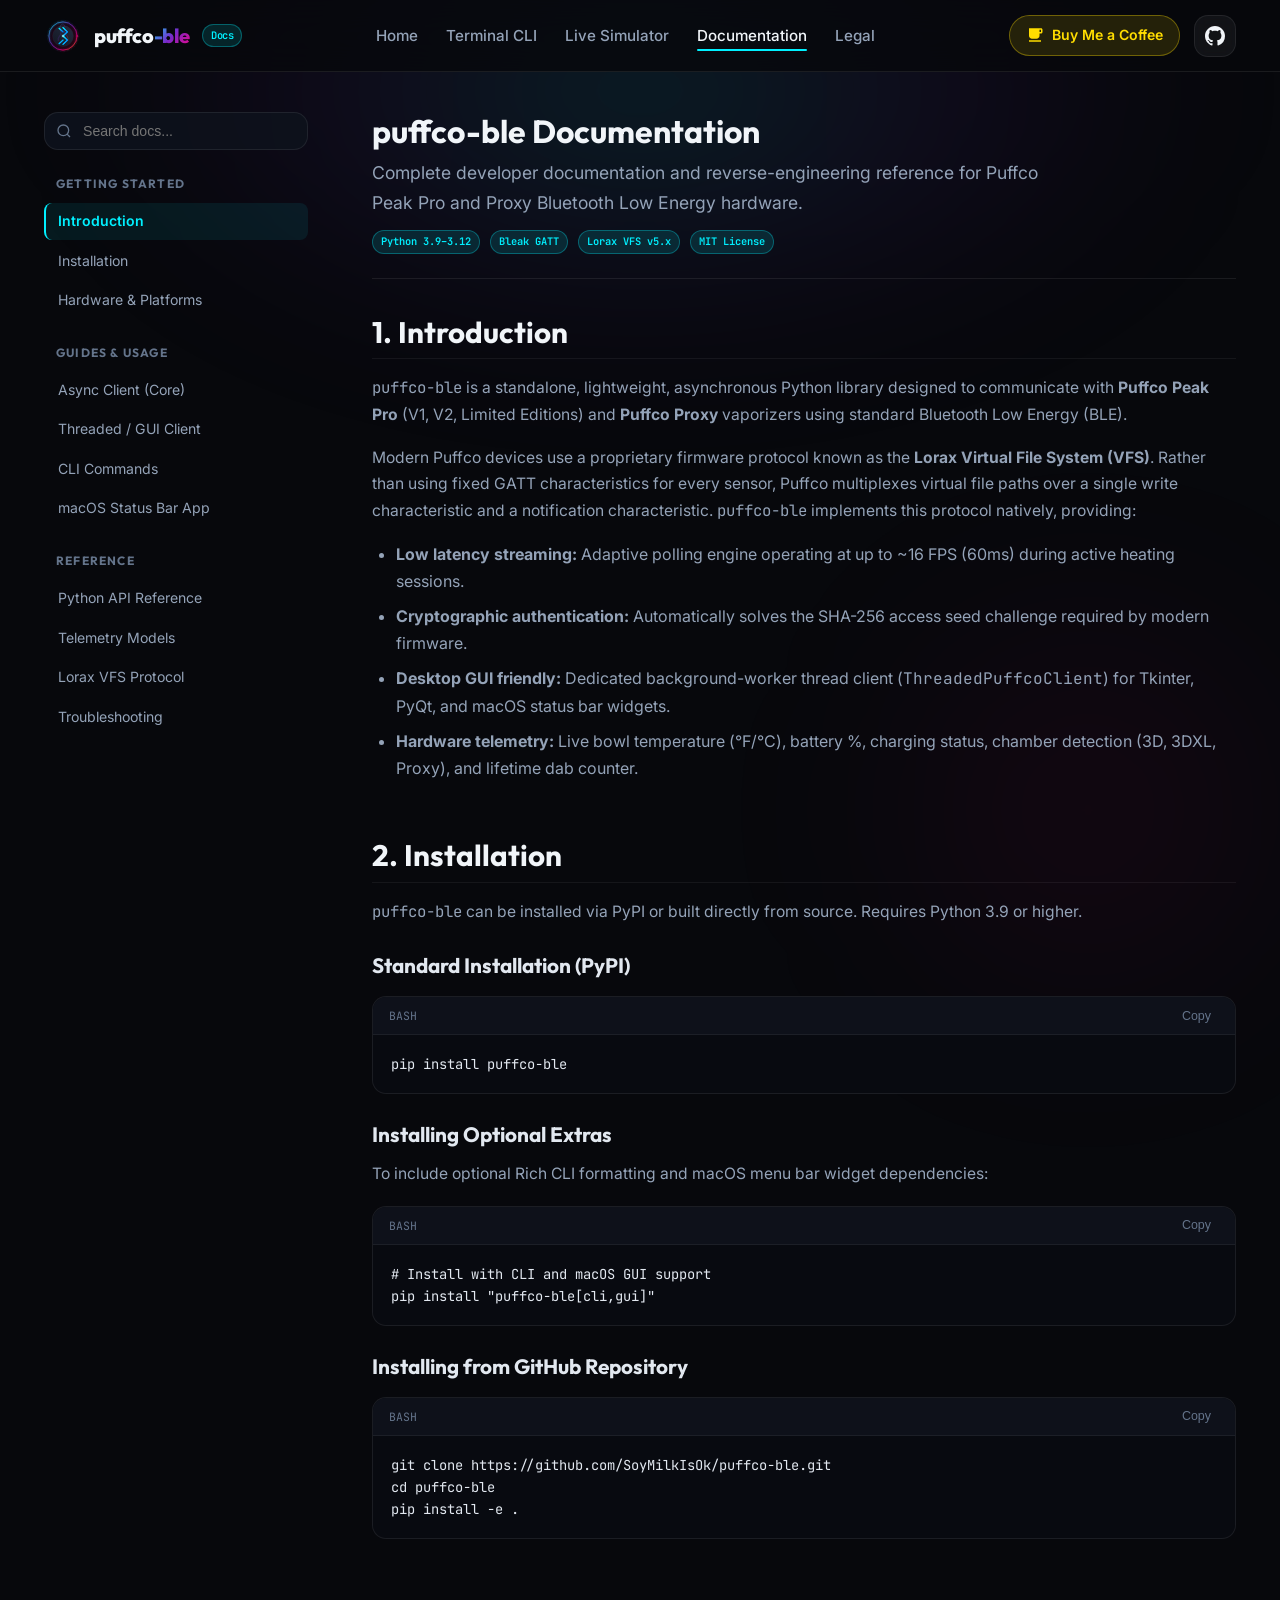
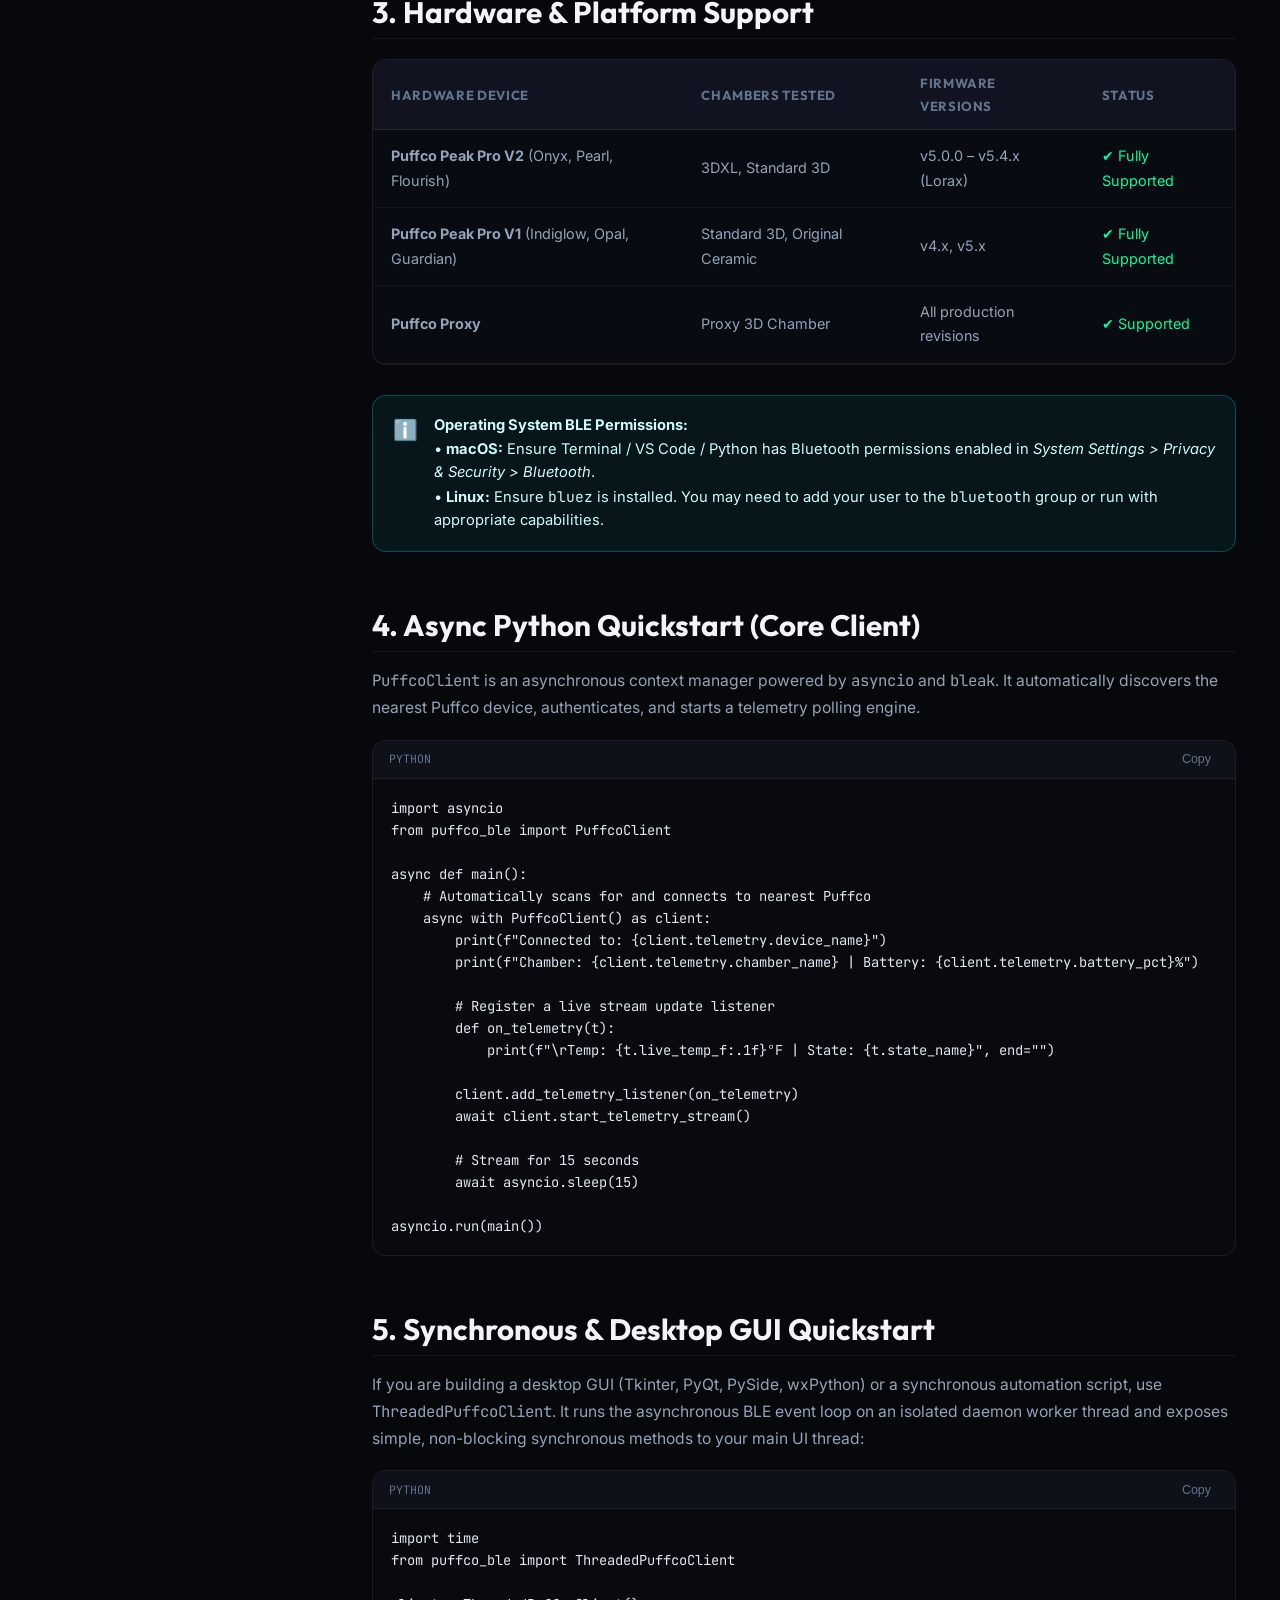
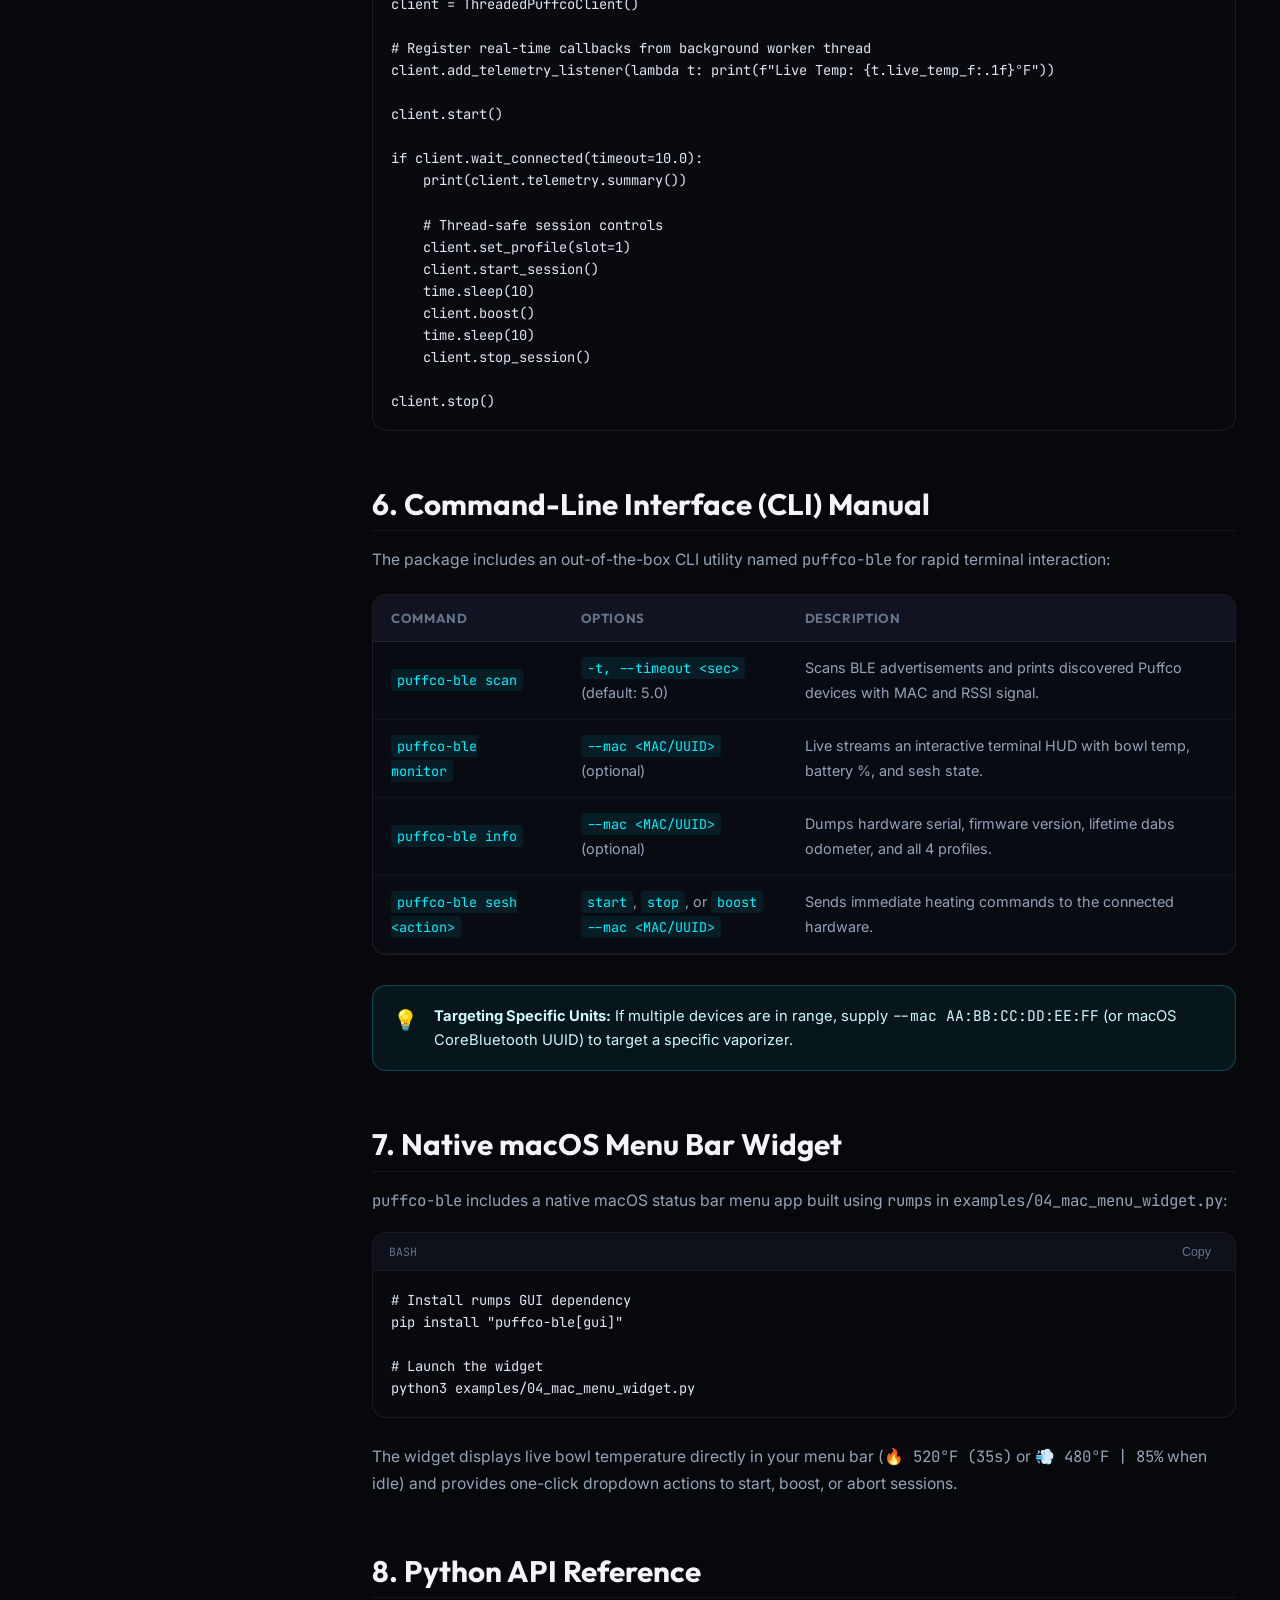
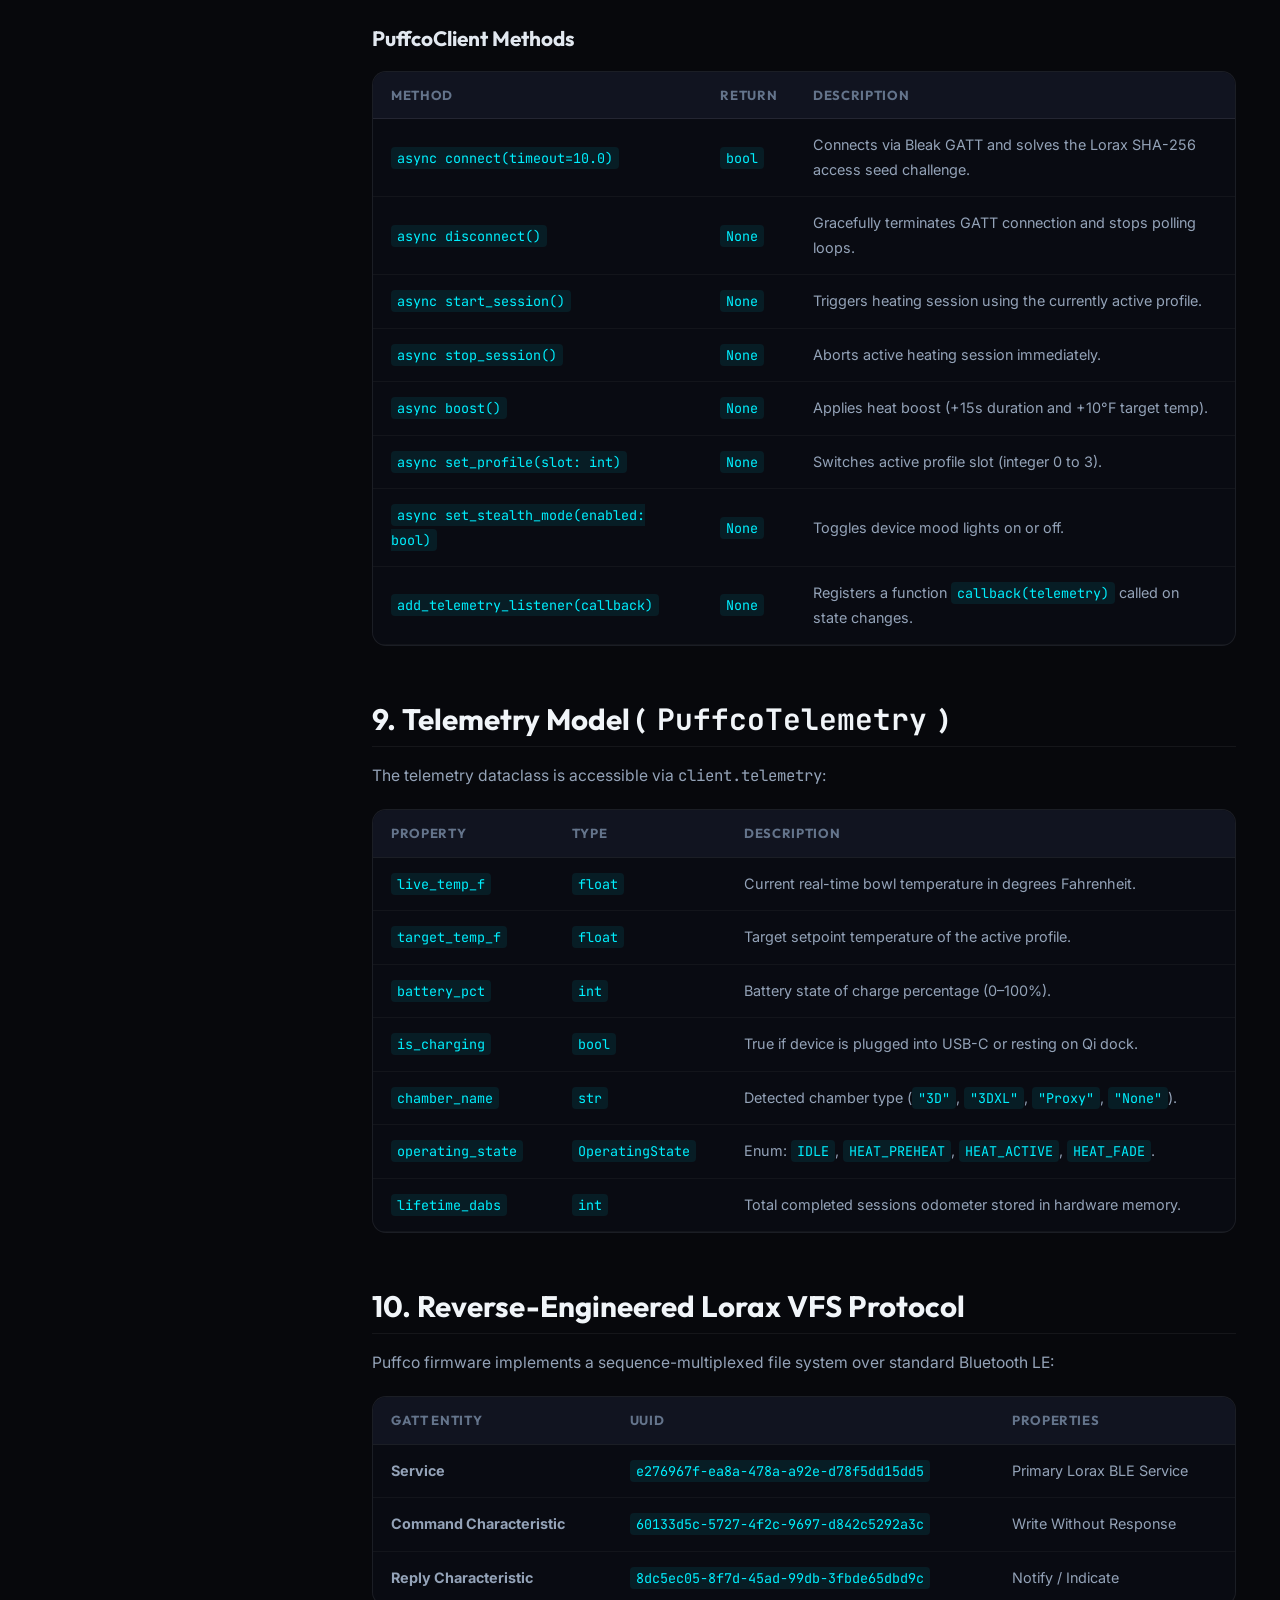
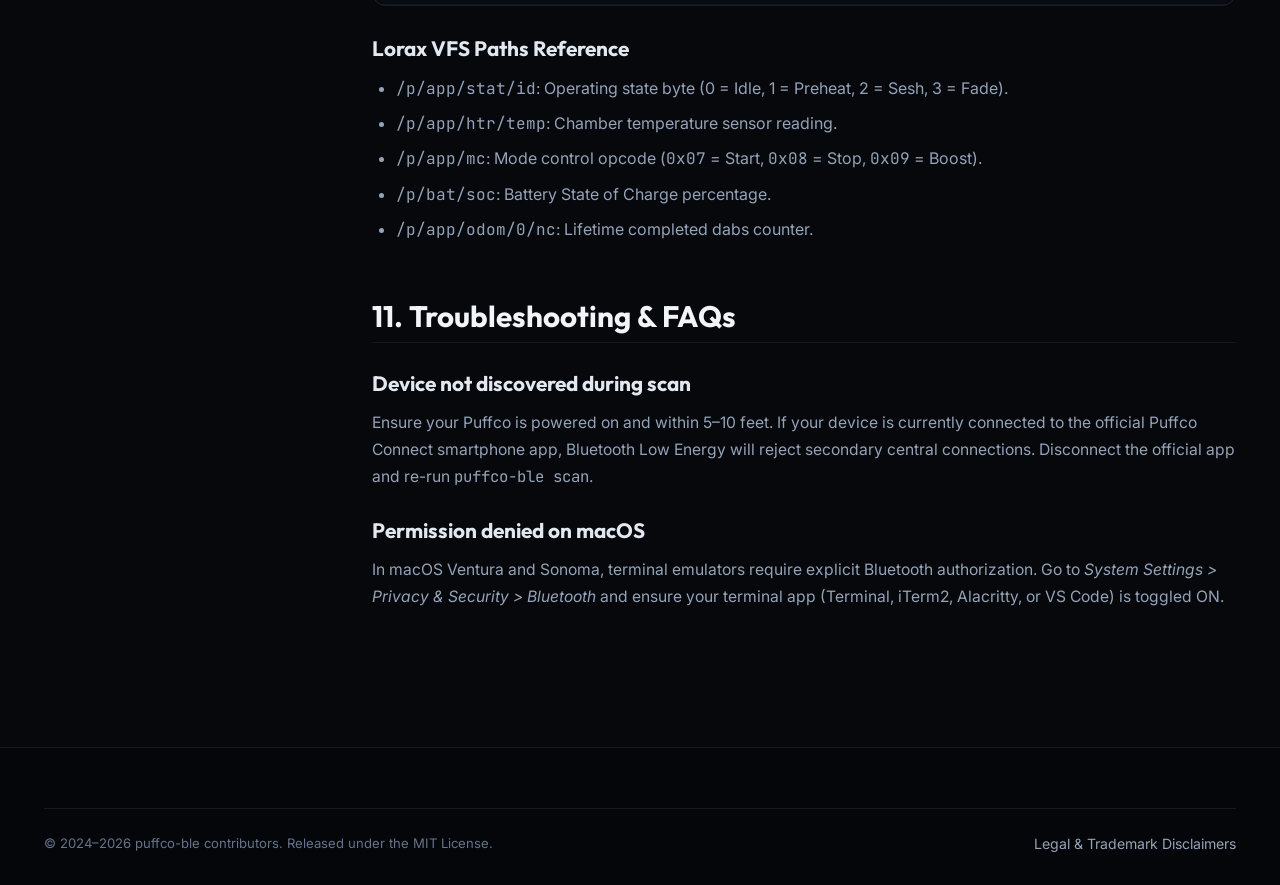
==== site/docs.html @ 05cf6557 "feat: add self-contained static site and documentation for Netlify deployment" ====
<!DOCTYPE html>
<html lang="en">
<head>
  <meta charset="UTF-8">
  <meta name="viewport" content="width=device-width, initial-scale=1.0">
  <title>Documentation | puffco-ble Python BLE & Telemetry Engine</title>
  <meta name="description" content="Comprehensive guides, API reference, CLI manuals, and reverse-engineered Lorax VFS protocol specifications for puffco-ble.">

  <!-- Favicon -->
  <link rel="icon" type="image/svg+xml" href="assets/img/favicon.svg">

  <!-- Stylesheets -->
  <link rel="stylesheet" href="assets/css/main.css">
  <link rel="stylesheet" href="assets/css/docs.css">
</head>
<body>

  <!-- ========================================================================
       SITE HEADER
       ======================================================================== -->
  <header class="site-header">
    <div class="container nav-wrap">
      <a href="index.html" class="brand-logo" id="nav-brand">
        <img src="assets/img/logo.svg" alt="puffco-ble logo" width="38" height="38">
        <span>puffco<span class="gradient-text">-ble</span></span>
        <span class="brand-badge">Docs</span>
      </a>

      <ul class="nav-links" id="main-nav-links">
        <li><a href="index.html" class="nav-link">Home</a></li>
        <li><a href="index.html#terminal-demo" class="nav-link">Terminal CLI</a></li>
        <li><a href="index.html#simulator-demo" class="nav-link">Live Simulator</a></li>
        <li><a href="docs.html" class="nav-link active">Documentation</a></li>
        <li><a href="legal.html" class="nav-link">Legal</a></li>
      </ul>

      <div class="nav-actions">
        <a href="https://buymeacoffee.com/soymilk" target="_blank" rel="noopener noreferrer" class="btn-coffee">
          <svg width="18" height="18" viewBox="0 0 24 24" fill="currentColor">
            <path d="M20 3H4v10c0 2.21 1.79 4 4 4h6c2.21 0 4-1.79 4-4v-3h2c1.1 0 2-.9 2-2V5c0-1.1-.9-2-2-2zm0 5h-2V5h2v3zM4 19h16v2H4z"/>
          </svg>
          <span>Buy Me a Coffee</span>
        </a>

        <a href="https://github.com/SoyMilkIsOk/puffco-ble" target="_blank" rel="noopener noreferrer" class="btn btn-secondary btn-icon" title="View on GitHub">
          <svg width="20" height="20" viewBox="0 0 24 24" fill="currentColor">
            <path d="M12 0C5.37 0 0 5.37 0 12c0 5.31 3.435 9.795 8.205 11.385.6.105.825-.255.825-.57 0-.285-.015-1.23-.015-2.235-3.015.555-3.795-.735-4.035-1.41-.135-.345-.72-1.41-1.23-1.695-.42-.225-1.02-.78-.015-.795.945-.015 1.62.87 1.845 1.23 1.08 1.815 2.805 1.305 3.495.99.105-.78.42-1.305.765-1.605-2.67-.3-5.46-1.335-5.46-5.925 0-1.305.465-2.385 1.23-3.225-.12-.3-.54-1.53.12-3.18 0 0 1.005-.315 3.3 1.23.96-.27 1.98-.405 3-.405s2.04.135 3 .405c2.295-1.56 3.3-1.23 3.3-1.23.66 1.65.24 2.88.12 3.18.765.84 1.23 1.905 1.23 3.225 0 4.605-2.805 5.625-5.475 5.925.435.375.81 1.095.81 2.22 0 1.605-.015 2.895-.015 3.3 0 .315.225.69.825.57A12.02 12.02 0 0024 12c0-6.63-5.37-12-12-12z"/>
          </svg>
        </a>

        <button class="mobile-toggle" aria-label="Toggle navigation menu">
          <svg width="24" height="24" viewBox="0 0 24 24" fill="none" stroke="currentColor" stroke-width="2">
            <line x1="3" y1="12" x2="21" y2="12"></line>
            <line x1="3" y1="6" x2="21" y2="6"></line>
            <line x1="3" y1="18" x2="21" y2="18"></line>
          </svg>
        </button>
      </div>
    </div>
  </header>

  <!-- ========================================================================
       DOCUMENTATION LAYOUT
       ======================================================================== -->
  <div class="container">
    <div class="docs-layout">

      <!-- LEFT SIDEBAR -->
      <aside class="docs-sidebar">
        <div class="docs-search-box">
          <svg class="search-icon" width="16" height="16" viewBox="0 0 24 24" fill="none" stroke="currentColor" stroke-width="2">
            <circle cx="11" cy="11" r="8"></circle>
            <line x1="21" y1="21" x2="16.65" y2="16.65"></line>
          </svg>
          <input type="text" id="docs-search-input" class="docs-search-input" placeholder="Search docs..." autocomplete="off">
        </div>

        <nav>
          <div class="sidebar-group">
            <div class="sidebar-group-title">Getting Started</div>
            <ul class="sidebar-nav-list">
              <li><a href="#introduction" class="sidebar-nav-link active">Introduction</a></li>
              <li><a href="#installation" class="sidebar-nav-link">Installation</a></li>
              <li><a href="#hardware-support" class="sidebar-nav-link">Hardware &amp; Platforms</a></li>
            </ul>
          </div>

          <div class="sidebar-group">
            <div class="sidebar-group-title">Guides &amp; Usage</div>
            <ul class="sidebar-nav-list">
              <li><a href="#quickstart-async" class="sidebar-nav-link">Async Client (Core)</a></li>
              <li><a href="#quickstart-threaded" class="sidebar-nav-link">Threaded / GUI Client</a></li>
              <li><a href="#cli-guide" class="sidebar-nav-link">CLI Commands</a></li>
              <li><a href="#mac-widget" class="sidebar-nav-link">macOS Status Bar App</a></li>
            </ul>
          </div>

          <div class="sidebar-group">
            <div class="sidebar-group-title">Reference</div>
            <ul class="sidebar-nav-list">
              <li><a href="#python-api" class="sidebar-nav-link">Python API Reference</a></li>
              <li><a href="#telemetry-model" class="sidebar-nav-link">Telemetry Models</a></li>
              <li><a href="#protocol-spec" class="sidebar-nav-link">Lorax VFS Protocol</a></li>
              <li><a href="#troubleshooting" class="sidebar-nav-link">Troubleshooting</a></li>
            </ul>
          </div>
        </nav>
      </aside>

      <!-- MAIN CONTENT -->
      <main class="docs-content">
        <div class="docs-header">
          <h1>puffco-ble Documentation</h1>
          <p class="hero-subtitle" style="margin: 8px 0 0; text-align: left; font-size: 1.1rem;">
            Complete developer documentation and reverse-engineering reference for Puffco Peak Pro and Proxy Bluetooth Low Energy hardware.
          </p>
          <div class="docs-badge-row">
            <span class="brand-badge">Python 3.9–3.12</span>
            <span class="brand-badge">Bleak GATT</span>
            <span class="brand-badge">Lorax VFS v5.x</span>
            <span class="brand-badge">MIT License</span>
          </div>
        </div>

        <!-- 1. INTRODUCTION -->
        <section class="docs-section" id="introduction">
          <h2>1. Introduction</h2>
          <p>
            <code>puffco-ble</code> is a standalone, lightweight, asynchronous Python library designed to communicate with <strong>Puffco Peak Pro</strong> (V1, V2, Limited Editions) and <strong>Puffco Proxy</strong> vaporizers using standard Bluetooth Low Energy (BLE).
          </p>
          <p>
            Modern Puffco devices use a proprietary firmware protocol known as the <strong>Lorax Virtual File System (VFS)</strong>. Rather than using fixed GATT characteristics for every sensor, Puffco multiplexes virtual file paths over a single write characteristic and a notification characteristic. <code>puffco-ble</code> implements this protocol natively, providing:
          </p>
          <ul>
            <li><strong>Low latency streaming:</strong> Adaptive polling engine operating at up to ~16 FPS (60ms) during active heating sessions.</li>
            <li><strong>Cryptographic authentication:</strong> Automatically solves the SHA-256 access seed challenge required by modern firmware.</li>
            <li><strong>Desktop GUI friendly:</strong> Dedicated background-worker thread client (<code>ThreadedPuffcoClient</code>) for Tkinter, PyQt, and macOS status bar widgets.</li>
            <li><strong>Hardware telemetry:</strong> Live bowl temperature (°F/°C), battery %, charging status, chamber detection (3D, 3DXL, Proxy), and lifetime dab counter.</li>
          </ul>
        </section>

        <!-- 2. INSTALLATION -->
        <section class="docs-section" id="installation">
          <h2>2. Installation</h2>
          <p>
            <code>puffco-ble</code> can be installed via PyPI or built directly from source. Requires Python 3.9 or higher.
          </p>

          <h3>Standard Installation (PyPI)</h3>
          <div class="code-block">
            <div class="code-header">
              <span class="code-lang-tag">bash</span>
              <button class="btn-code-copy" data-copy="pip install puffco-ble">Copy</button>
            </div>
            <pre><code>pip install puffco-ble</code></pre>
          </div>

          <h3>Installing Optional Extras</h3>
          <p>
            To include optional Rich CLI formatting and macOS menu bar widget dependencies:
          </p>
          <div class="code-block">
            <div class="code-header">
              <span class="code-lang-tag">bash</span>
              <button class="btn-code-copy" data-copy="pip install &quot;puffco-ble[cli,gui]&quot;">Copy</button>
            </div>
            <pre><code># Install with CLI and macOS GUI support
pip install "puffco-ble[cli,gui]"</code></pre>
          </div>

          <h3>Installing from GitHub Repository</h3>
          <div class="code-block">
            <div class="code-header">
              <span class="code-lang-tag">bash</span>
              <button class="btn-code-copy" data-copy="git clone https://github.com/SoyMilkIsOk/puffco-ble.git&#10;cd puffco-ble&#10;pip install -e .">Copy</button>
            </div>
            <pre><code>git clone https://github.com/SoyMilkIsOk/puffco-ble.git
cd puffco-ble
pip install -e .</code></pre>
          </div>
        </section>

        <!-- 3. HARDWARE & PLATFORMS -->
        <section class="docs-section" id="hardware-support">
          <h2>3. Hardware &amp; Platform Support</h2>
          <div class="api-table-wrapper">
            <table class="api-table">
              <thead>
                <tr>
                  <th>Hardware Device</th>
                  <th>Chambers Tested</th>
                  <th>Firmware Versions</th>
                  <th>Status</th>
                </tr>
              </thead>
              <tbody>
                <tr>
                  <td><strong>Puffco Peak Pro V2</strong> (Onyx, Pearl, Flourish)</td>
                  <td>3DXL, Standard 3D</td>
                  <td>v5.0.0 – v5.4.x (Lorax)</td>
                  <td><span style="color: var(--neon-green);">✔ Fully Supported</span></td>
                </tr>
                <tr>
                  <td><strong>Puffco Peak Pro V1</strong> (Indiglow, Opal, Guardian)</td>
                  <td>Standard 3D, Original Ceramic</td>
                  <td>v4.x, v5.x</td>
                  <td><span style="color: var(--neon-green);">✔ Fully Supported</span></td>
                </tr>
                <tr>
                  <td><strong>Puffco Proxy</strong></td>
                  <td>Proxy 3D Chamber</td>
                  <td>All production revisions</td>
                  <td><span style="color: var(--neon-green);">✔ Supported</span></td>
                </tr>
              </tbody>
            </table>
          </div>

          <div class="callout callout-info">
            <span class="callout-icon">ℹ️</span>
            <div>
              <strong>Operating System BLE Permissions:</strong><br>
              • <strong>macOS:</strong> Ensure Terminal / VS Code / Python has Bluetooth permissions enabled in <em>System Settings &gt; Privacy &amp; Security &gt; Bluetooth</em>.<br>
              • <strong>Linux:</strong> Ensure <code>bluez</code> is installed. You may need to add your user to the <code>bluetooth</code> group or run with appropriate capabilities.
            </div>
          </div>
        </section>

        <!-- 4. QUICKSTART ASYNC -->
        <section class="docs-section" id="quickstart-async">
          <h2>4. Async Python Quickstart (Core Client)</h2>
          <p>
            <code>PuffcoClient</code> is an asynchronous context manager powered by <code>asyncio</code> and <code>bleak</code>. It automatically discovers the nearest Puffco device, authenticates, and starts a telemetry polling engine.
          </p>

          <div class="code-block">
            <div class="code-header">
              <span class="code-lang-tag">python</span>
              <button class="btn-code-copy" data-copy="import asyncio&#10;from puffco_ble import PuffcoClient&#10;&#10;async def main():&#10;    # Automatically scans for and connects to nearest Puffco&#10;    async with PuffcoClient() as client:&#10;        print(f&quot;Connected to: {client.telemetry.device_name}&quot;)&#10;        print(f&quot;Chamber: {client.telemetry.chamber_name} | Battery: {client.telemetry.battery_pct}%&quot;)&#10;&#10;        # Register a live stream update listener&#10;        def on_telemetry(t):&#10;            print(f&quot;\rTemp: {t.live_temp_f:.1f}°F | State: {t.state_name}&quot;, end=&quot;&quot;)&#10;&#10;        client.add_telemetry_listener(on_telemetry)&#10;        await client.start_telemetry_stream()&#10;&#10;        # Stream for 15 seconds&#10;        await asyncio.sleep(15)&#10;&#10;asyncio.run(main())">Copy</button>
            </div>
            <pre><code>import asyncio
from puffco_ble import PuffcoClient

async def main():
    # Automatically scans for and connects to nearest Puffco
    async with PuffcoClient() as client:
        print(f"Connected to: {client.telemetry.device_name}")
        print(f"Chamber: {client.telemetry.chamber_name} | Battery: {client.telemetry.battery_pct}%")

        # Register a live stream update listener
        def on_telemetry(t):
            print(f"\rTemp: {t.live_temp_f:.1f}°F | State: {t.state_name}", end="")

        client.add_telemetry_listener(on_telemetry)
        await client.start_telemetry_stream()

        # Stream for 15 seconds
        await asyncio.sleep(15)

asyncio.run(main())</code></pre>
          </div>
        </section>

        <!-- 5. QUICKSTART THREADED / GUI -->
        <section class="docs-section" id="quickstart-threaded">
          <h2>5. Synchronous &amp; Desktop GUI Quickstart</h2>
          <p>
            If you are building a desktop GUI (Tkinter, PyQt, PySide, wxPython) or a synchronous automation script, use <code>ThreadedPuffcoClient</code>. It runs the asynchronous BLE event loop on an isolated daemon worker thread and exposes simple, non-blocking synchronous methods to your main UI thread:
          </p>

          <div class="code-block">
            <div class="code-header">
              <span class="code-lang-tag">python</span>
              <button class="btn-code-copy" data-copy="import time&#10;from puffco_ble import ThreadedPuffcoClient&#10;&#10;client = ThreadedPuffcoClient()&#10;&#10;# Register real-time callbacks from background worker thread&#10;client.add_telemetry_listener(lambda t: print(f&quot;Live Temp: {t.live_temp_f:.1f}°F&quot;))&#10;&#10;client.start()&#10;&#10;if client.wait_connected(timeout=10.0):&#10;    print(client.telemetry.summary())&#10;    &#10;    # Thread-safe session controls&#10;    client.set_profile(slot=1)&#10;    client.start_session()&#10;    time.sleep(10)&#10;    client.boost()&#10;    time.sleep(10)&#10;    client.stop_session()&#10;&#10;client.stop()">Copy</button>
            </div>
            <pre><code>import time
from puffco_ble import ThreadedPuffcoClient

client = ThreadedPuffcoClient()

# Register real-time callbacks from background worker thread
client.add_telemetry_listener(lambda t: print(f"Live Temp: {t.live_temp_f:.1f}°F"))

client.start()

if client.wait_connected(timeout=10.0):
    print(client.telemetry.summary())
    
    # Thread-safe session controls
    client.set_profile(slot=1)
    client.start_session()
    time.sleep(10)
    client.boost()
    time.sleep(10)
    client.stop_session()

client.stop()</code></pre>
          </div>
        </section>

        <!-- 6. CLI GUIDE -->
        <section class="docs-section" id="cli-guide">
          <h2>6. Command-Line Interface (CLI) Manual</h2>
          <p>
            The package includes an out-of-the-box CLI utility named <code>puffco-ble</code> for rapid terminal interaction:
          </p>

          <div class="api-table-wrapper">
            <table class="api-table">
              <thead>
                <tr>
                  <th>Command</th>
                  <th>Options</th>
                  <th>Description</th>
                </tr>
              </thead>
              <tbody>
                <tr>
                  <td><code>puffco-ble scan</code></td>
                  <td><code>-t, --timeout &lt;sec&gt;</code> (default: 5.0)</td>
                  <td>Scans BLE advertisements and prints discovered Puffco devices with MAC and RSSI signal.</td>
                </tr>
                <tr>
                  <td><code>puffco-ble monitor</code></td>
                  <td><code>--mac &lt;MAC/UUID&gt;</code> (optional)</td>
                  <td>Live streams an interactive terminal HUD with bowl temp, battery %, and sesh state.</td>
                </tr>
                <tr>
                  <td><code>puffco-ble info</code></td>
                  <td><code>--mac &lt;MAC/UUID&gt;</code> (optional)</td>
                  <td>Dumps hardware serial, firmware version, lifetime dabs odometer, and all 4 profiles.</td>
                </tr>
                <tr>
                  <td><code>puffco-ble sesh &lt;action&gt;</code></td>
                  <td><code>start</code>, <code>stop</code>, or <code>boost</code><br><code>--mac &lt;MAC/UUID&gt;</code></td>
                  <td>Sends immediate heating commands to the connected hardware.</td>
                </tr>
              </tbody>
            </table>
          </div>

          <div class="callout callout-info">
            <span class="callout-icon">💡</span>
            <div>
              <strong>Targeting Specific Units:</strong> If multiple devices are in range, supply <code>--mac AA:BB:CC:DD:EE:FF</code> (or macOS CoreBluetooth UUID) to target a specific vaporizer.
            </div>
          </div>
        </section>

        <!-- 7. MAC MENU BAR WIDGET -->
        <section class="docs-section" id="mac-widget">
          <h2>7. Native macOS Menu Bar Widget</h2>
          <p>
            <code>puffco-ble</code> includes a native macOS status bar menu app built using <code>rumps</code> in <code>examples/04_mac_menu_widget.py</code>:
          </p>
          <div class="code-block">
            <div class="code-header">
              <span class="code-lang-tag">bash</span>
              <button class="btn-code-copy" data-copy="pip install &quot;puffco-ble[gui]&quot;&#10;python3 examples/04_mac_menu_widget.py">Copy</button>
            </div>
            <pre><code># Install rumps GUI dependency
pip install "puffco-ble[gui]"

# Launch the widget
python3 examples/04_mac_menu_widget.py</code></pre>
          </div>
          <p>
            The widget displays live bowl temperature directly in your menu bar (<code>🔥 520°F (35s)</code> or <code>💨 480°F | 85%</code> when idle) and provides one-click dropdown actions to start, boost, or abort sessions.
          </p>
        </section>

        <!-- 8. PYTHON API REFERENCE -->
        <section class="docs-section" id="python-api">
          <h2>8. Python API Reference</h2>
          <h3>PuffcoClient Methods</h3>
          <div class="api-table-wrapper">
            <table class="api-table">
              <thead>
                <tr>
                  <th>Method</th>
                  <th>Return</th>
                  <th>Description</th>
                </tr>
              </thead>
              <tbody>
                <tr>
                  <td><code>async connect(timeout=10.0)</code></td>
                  <td><code>bool</code></td>
                  <td>Connects via Bleak GATT and solves the Lorax SHA-256 access seed challenge.</td>
                </tr>
                <tr>
                  <td><code>async disconnect()</code></td>
                  <td><code>None</code></td>
                  <td>Gracefully terminates GATT connection and stops polling loops.</td>
                </tr>
                <tr>
                  <td><code>async start_session()</code></td>
                  <td><code>None</code></td>
                  <td>Triggers heating session using the currently active profile.</td>
                </tr>
                <tr>
                  <td><code>async stop_session()</code></td>
                  <td><code>None</code></td>
                  <td>Aborts active heating session immediately.</td>
                </tr>
                <tr>
                  <td><code>async boost()</code></td>
                  <td><code>None</code></td>
                  <td>Applies heat boost (+15s duration and +10°F target temp).</td>
                </tr>
                <tr>
                  <td><code>async set_profile(slot: int)</code></td>
                  <td><code>None</code></td>
                  <td>Switches active profile slot (integer 0 to 3).</td>
                </tr>
                <tr>
                  <td><code>async set_stealth_mode(enabled: bool)</code></td>
                  <td><code>None</code></td>
                  <td>Toggles device mood lights on or off.</td>
                </tr>
                <tr>
                  <td><code>add_telemetry_listener(callback)</code></td>
                  <td><code>None</code></td>
                  <td>Registers a function <code>callback(telemetry)</code> called on state changes.</td>
                </tr>
              </tbody>
            </table>
          </div>
        </section>

        <!-- 9. TELEMETRY MODEL -->
        <section class="docs-section" id="telemetry-model">
          <h2>9. Telemetry Model (<code>PuffcoTelemetry</code>)</h2>
          <p>
            The telemetry dataclass is accessible via <code>client.telemetry</code>:
          </p>
          <div class="api-table-wrapper">
            <table class="api-table">
              <thead>
                <tr>
                  <th>Property</th>
                  <th>Type</th>
                  <th>Description</th>
                </tr>
              </thead>
              <tbody>
                <tr>
                  <td><code>live_temp_f</code></td>
                  <td><code>float</code></td>
                  <td>Current real-time bowl temperature in degrees Fahrenheit.</td>
                </tr>
                <tr>
                  <td><code>target_temp_f</code></td>
                  <td><code>float</code></td>
                  <td>Target setpoint temperature of the active profile.</td>
                </tr>
                <tr>
                  <td><code>battery_pct</code></td>
                  <td><code>int</code></td>
                  <td>Battery state of charge percentage (0–100%).</td>
                </tr>
                <tr>
                  <td><code>is_charging</code></td>
                  <td><code>bool</code></td>
                  <td>True if device is plugged into USB-C or resting on Qi dock.</td>
                </tr>
                <tr>
                  <td><code>chamber_name</code></td>
                  <td><code>str</code></td>
                  <td>Detected chamber type (<code>"3D"</code>, <code>"3DXL"</code>, <code>"Proxy"</code>, <code>"None"</code>).</td>
                </tr>
                <tr>
                  <td><code>operating_state</code></td>
                  <td><code>OperatingState</code></td>
                  <td>Enum: <code>IDLE</code>, <code>HEAT_PREHEAT</code>, <code>HEAT_ACTIVE</code>, <code>HEAT_FADE</code>.</td>
                </tr>
                <tr>
                  <td><code>lifetime_dabs</code></td>
                  <td><code>int</code></td>
                  <td>Total completed sessions odometer stored in hardware memory.</td>
                </tr>
              </tbody>
            </table>
          </div>
        </section>

        <!-- 10. LORAX VFS PROTOCOL -->
        <section class="docs-section" id="protocol-spec">
          <h2>10. Reverse-Engineered Lorax VFS Protocol</h2>
          <p>
            Puffco firmware implements a sequence-multiplexed file system over standard Bluetooth LE:
          </p>

          <div class="api-table-wrapper">
            <table class="api-table">
              <thead>
                <tr>
                  <th>GATT Entity</th>
                  <th>UUID</th>
                  <th>Properties</th>
                </tr>
              </thead>
              <tbody>
                <tr>
                  <td><strong>Service</strong></td>
                  <td><code>e276967f-ea8a-478a-a92e-d78f5dd15dd5</code></td>
                  <td>Primary Lorax BLE Service</td>
                </tr>
                <tr>
                  <td><strong>Command Characteristic</strong></td>
                  <td><code>60133d5c-5727-4f2c-9697-d842c5292a3c</code></td>
                  <td>Write Without Response</td>
                </tr>
                <tr>
                  <td><strong>Reply Characteristic</strong></td>
                  <td><code>8dc5ec05-8f7d-45ad-99db-3fbde65dbd9c</code></td>
                  <td>Notify / Indicate</td>
                </tr>
              </tbody>
            </table>
          </div>

          <h3>Lorax VFS Paths Reference</h3>
          <ul>
            <li><code>/p/app/stat/id</code>: Operating state byte (0 = Idle, 1 = Preheat, 2 = Sesh, 3 = Fade).</li>
            <li><code>/p/app/htr/temp</code>: Chamber temperature sensor reading.</li>
            <li><code>/p/app/mc</code>: Mode control opcode (<code>0x07</code> = Start, <code>0x08</code> = Stop, <code>0x09</code> = Boost).</li>
            <li><code>/p/bat/soc</code>: Battery State of Charge percentage.</li>
            <li><code>/p/app/odom/0/nc</code>: Lifetime completed dabs counter.</li>
          </ul>
        </section>

        <!-- 11. TROUBLESHOOTING -->
        <section class="docs-section" id="troubleshooting">
          <h2>11. Troubleshooting &amp; FAQs</h2>
          <h3>Device not discovered during scan</h3>
          <p>
            Ensure your Puffco is powered on and within 5–10 feet. If your device is currently connected to the official Puffco Connect smartphone app, Bluetooth Low Energy will reject secondary central connections. Disconnect the official app and re-run <code>puffco-ble scan</code>.
          </p>

          <h3>Permission denied on macOS</h3>
          <p>
            In macOS Ventura and Sonoma, terminal emulators require explicit Bluetooth authorization. Go to <em>System Settings &gt; Privacy &amp; Security &gt; Bluetooth</em> and ensure your terminal app (Terminal, iTerm2, Alacritty, or VS Code) is toggled ON.
          </p>
        </section>

      </main>
    </div>
  </div>

  <!-- ========================================================================
       SITE FOOTER
       ======================================================================== -->
  <footer class="site-footer">
    <div class="container">
      <div class="footer-bottom">
        <div>&copy; 2024–2026 puffco-ble contributors. Released under the MIT License.</div>
        <div><a href="legal.html" class="footer-link">Legal &amp; Trademark Disclaimers</a></div>
      </div>
    </div>
  </footer>

  <!-- Scripts -->
  <script src="assets/js/analytics.js"></script>
  <script src="assets/js/app.js"></script>
</body>
</html>
---- site/assets/css/main.css ----
/* ==========================================================================
   PUFFCO-BLE DESIGN SYSTEM (main.css)
   Sleek Cyber-Puffco Dark Mode • Glassmorphism • RGB Mood Ring Accents
   ========================================================================== */

@import url('https://fonts.googleapis.com/css2?family=JetBrains+Mono:ital,wght@0,300;0,400;0,500;0,700;1,400&family=Outfit:wght@300;400;500;600;700;800;900&family=Inter:wght@300;400;500;600;700&display=swap');

:root {
  /* Core Color Palette */
  --bg-core: #07080c;
  --bg-surface: #0e1017;
  --bg-card: rgba(17, 20, 31, 0.72);
  --bg-card-hover: rgba(23, 27, 43, 0.88);
  --bg-input: rgba(11, 13, 20, 0.85);

  /* Neon Mood Light Accents */
  --neon-cyan: #00f0ff;
  --neon-pink: #ff007f;
  --neon-purple: #8b31ff;
  --neon-amber: #ff9100;
  --neon-green: #00ff9d;
  --neon-red: #ff3366;

  /* Gradients */
  --gradient-peak: linear-gradient(135deg, #00f0ff 0%, #7928ca 50%, #ff007f 100%);
  --gradient-heat: linear-gradient(135deg, #ff9100 0%, #ff007f 100%);
  --gradient-glow: radial-gradient(circle, rgba(0, 240, 255, 0.15) 0%, rgba(255, 0, 127, 0.05) 50%, transparent 75%);
  --gradient-border: linear-gradient(135deg, rgba(0, 240, 255, 0.4), rgba(255, 0, 127, 0.3), rgba(255, 255, 255, 0.05));

  /* Typography */
  --font-heading: 'Outfit', -apple-system, BlinkMacSystemFont, sans-serif;
  --font-body: 'Inter', -apple-system, BlinkMacSystemFont, sans-serif;
  --font-mono: 'JetBrains Mono', monospace;

  /* Text Colors */
  --text-primary: #f1f5f9;
  --text-secondary: #94a3b8;
  --text-muted: #64748b;
  --text-accent: #38bdf8;

  /* Borders & Shadows */
  --border-subtle: rgba(255, 255, 255, 0.08);
  --border-glow: rgba(0, 240, 255, 0.3);
  --shadow-card: 0 10px 30px -10px rgba(0, 0, 0, 0.7);
  --shadow-neon: 0 0 25px rgba(0, 240, 255, 0.25);
  --shadow-heat: 0 0 30px rgba(255, 145, 0, 0.3);

  /* Layout */
  --container-max: 1240px;
  --nav-height: 72px;
  --radius-sm: 8px;
  --radius-md: 14px;
  --radius-lg: 22px;
  --radius-pill: 9999px;

  /* Transitions */
  --transition-fast: 0.15s cubic-bezier(0.4, 0, 0.2, 1);
  --transition-normal: 0.28s cubic-bezier(0.4, 0, 0.2, 1);
  --transition-bounce: 0.45s cubic-bezier(0.175, 0.885, 0.32, 1.275);
}

/* Base Resets */
*, *::before, *::after {
  box-sizing: border-box;
  margin: 0;
  padding: 0;
}

html {
  scroll-behavior: smooth;
  font-size: 16px;
  background-color: var(--bg-core);
  color: var(--text-primary);
  text-rendering: optimizeLegibility;
  -webkit-font-smoothing: antialiased;
}

body {
  font-family: var(--font-body);
  line-height: 1.6;
  background: var(--bg-core);
  min-height: 100vh;
  position: relative;
  overflow-x: hidden;
}

/* Background Ambient Lighting Effect */
body::before {
  content: '';
  position: fixed;
  top: -20vh;
  left: 50%;
  transform: translateX(-50%);
  width: 90vw;
  height: 60vh;
  background: radial-gradient(ellipse at center, rgba(0, 240, 255, 0.12) 0%, rgba(121, 40, 202, 0.08) 40%, transparent 70%);
  filter: blur(80px);
  pointer-events: none;
  z-index: 0;
}

body::after {
  content: '';
  position: fixed;
  bottom: -15vh;
  right: -10vw;
  width: 50vw;
  height: 50vh;
  background: radial-gradient(circle, rgba(255, 0, 127, 0.08) 0%, transparent 65%);
  filter: blur(100px);
  pointer-events: none;
  z-index: 0;
}

/* Global Container */
.container {
  max-width: var(--container-max);
  margin: 0 auto;
  padding: 0 24px;
  position: relative;
  z-index: 1;
}

/* Typography Utility */
h1, h2, h3, h4, h5, h6 {
  font-family: var(--font-heading);
  color: var(--text-primary);
  font-weight: 700;
  line-height: 1.2;
}

a {
  color: inherit;
  text-decoration: none;
  transition: color var(--transition-fast);
}

code, pre {
  font-family: var(--font-mono);
}

/* Glowing text gradients */
.gradient-text {
  background: var(--gradient-peak);
  -webkit-background-clip: text;
  -webkit-text-fill-color: transparent;
  display: inline-block;
}

.gradient-heat-text {
  background: var(--gradient-heat);
  -webkit-background-clip: text;
  -webkit-text-fill-color: transparent;
  display: inline-block;
}

/* ==========================================================================
   NAVIGATION BAR
   ========================================================================== */
.site-header {
  position: sticky;
  top: 0;
  width: 100%;
  height: var(--nav-height);
  background: rgba(7, 8, 12, 0.8);
  backdrop-filter: blur(18px);
  -webkit-backdrop-filter: blur(18px);
  border-bottom: 1px solid var(--border-subtle);
  z-index: 100;
  transition: background var(--transition-normal);
}

.nav-wrap {
  display: flex;
  align-items: center;
  justify-content: space-between;
  height: 100%;
}

.brand-logo {
  display: flex;
  align-items: center;
  gap: 12px;
  font-family: var(--font-heading);
  font-weight: 800;
  font-size: 1.25rem;
  letter-spacing: -0.02em;
}

.brand-logo svg, .brand-logo img {
  width: 38px;
  height: 38px;
  transition: transform var(--transition-bounce);
}

.brand-logo:hover svg {
  transform: rotate(15deg) scale(1.08);
}

.brand-badge {
  font-size: 0.65rem;
  font-family: var(--font-mono);
  background: rgba(0, 240, 255, 0.12);
  color: var(--neon-cyan);
  border: 1px solid rgba(0, 240, 255, 0.3);
  padding: 2px 8px;
  border-radius: var(--radius-pill);
  font-weight: 600;
}

.nav-links {
  display: flex;
  align-items: center;
  gap: 28px;
  list-style: none;
}

.nav-link {
  font-size: 0.95rem;
  font-weight: 500;
  color: var(--text-secondary);
  position: relative;
  padding: 6px 0;
  transition: color var(--transition-fast);
}

.nav-link:hover, .nav-link.active {
  color: var(--text-primary);
}

.nav-link::after {
  content: '';
  position: absolute;
  bottom: 0;
  left: 0;
  width: 0;
  height: 2px;
  background: var(--neon-cyan);
  transition: width var(--transition-fast);
  border-radius: var(--radius-pill);
}

.nav-link:hover::after, .nav-link.active::after {
  width: 100%;
}

.nav-actions {
  display: flex;
  align-items: center;
  gap: 14px;
}

/* Buy Me A Coffee Button */
.btn-coffee {
  display: inline-flex;
  align-items: center;
  gap: 8px;
  padding: 8px 16px;
  background: rgba(255, 221, 0, 0.12);
  color: #ffdd00;
  border: 1px solid rgba(255, 221, 0, 0.35);
  border-radius: var(--radius-pill);
  font-size: 0.88rem;
  font-weight: 600;
  transition: all var(--transition-normal);
  cursor: pointer;
}

.btn-coffee:hover {
  background: #ffdd00;
  color: #0c0d14;
  box-shadow: 0 0 20px rgba(255, 221, 0, 0.4);
  transform: translateY(-2px);
}

/* Mobile Nav Toggle */
.mobile-toggle {
  display: none;
  background: transparent;
  border: none;
  color: var(--text-primary);
  font-size: 1.5rem;
  cursor: pointer;
}

/* ==========================================================================
   BUTTONS & MICRO-INTERACTIONS
   ========================================================================== */
.btn {
  display: inline-flex;
  align-items: center;
  justify-content: center;
  gap: 10px;
  padding: 12px 24px;
  font-family: var(--font-heading);
  font-size: 0.95rem;
  font-weight: 600;
  border-radius: var(--radius-md);
  border: 1px solid transparent;
  cursor: pointer;
  transition: all var(--transition-normal);
  text-align: center;
  text-decoration: none;
  white-space: nowrap;
}

.btn-primary {
  background: var(--gradient-peak);
  color: #ffffff;
  box-shadow: 0 4px 20px rgba(0, 240, 255, 0.25);
}

.btn-primary:hover {
  transform: translateY(-2px);
  box-shadow: 0 6px 28px rgba(0, 240, 255, 0.45);
}

.btn-secondary {
  background: rgba(255, 255, 255, 0.05);
  color: var(--text-primary);
  border-color: var(--border-subtle);
  backdrop-filter: blur(8px);
}

.btn-secondary:hover {
  background: rgba(255, 255, 255, 0.1);
  border-color: var(--border-glow);
  transform: translateY(-2px);
}

.btn-outline-cyan {
  background: rgba(0, 240, 255, 0.06);
  color: var(--neon-cyan);
  border-color: rgba(0, 240, 255, 0.35);
}

.btn-outline-cyan:hover {
  background: var(--neon-cyan);
  color: #07080c;
  box-shadow: 0 0 20px rgba(0, 240, 255, 0.4);
  transform: translateY(-2px);
}

.btn-icon {
  width: 42px;
  height: 42px;
  padding: 0;
  border-radius: var(--radius-md);
  display: inline-flex;
  align-items: center;
  justify-content: center;
}

/* ==========================================================================
   HERO SECTION
   ========================================================================== */
.hero {
  padding: 80px 0 60px;
  position: relative;
  text-align: center;
}

.hero-tag {
  display: inline-flex;
  align-items: center;
  gap: 10px;
  padding: 6px 18px;
  background: rgba(14, 16, 23, 0.85);
  border: 1px solid rgba(0, 240, 255, 0.25);
  border-radius: var(--radius-pill);
  font-family: var(--font-mono);
  font-size: 0.8rem;
  color: var(--neon-cyan);
  margin-bottom: 24px;
  box-shadow: 0 0 15px rgba(0, 240, 255, 0.1);
}

.pulse-dot {
  width: 8px;
  height: 8px;
  background: var(--neon-green);
  border-radius: 50%;
  box-shadow: 0 0 10px var(--neon-green);
  animation: pulseAnim 2s infinite;
}

@keyframes pulseAnim {
  0% { transform: scale(0.95); box-shadow: 0 0 0 0 rgba(0, 255, 157, 0.7); }
  70% { transform: scale(1.1); box-shadow: 0 0 0 8px rgba(0, 255, 157, 0); }
  100% { transform: scale(0.95); box-shadow: 0 0 0 0 rgba(0, 255, 157, 0); }
}

.hero-title {
  font-size: clamp(2.5rem, 5vw, 4.2rem);
  font-weight: 800;
  letter-spacing: -0.03em;
  margin-bottom: 20px;
  max-width: 900px;
  margin-left: auto;
  margin-right: auto;
}

.hero-subtitle {
  font-size: clamp(1.05rem, 2vw, 1.25rem);
  color: var(--text-secondary);
  max-width: 680px;
  margin: 0 auto 36px;
  font-weight: 400;
}

.hero-ctas {
  display: flex;
  align-items: center;
  justify-content: center;
  gap: 16px;
  flex-wrap: wrap;
  margin-bottom: 40px;
}

/* Quick Install Box */
.install-badge-box {
  display: inline-flex;
  align-items: center;
  gap: 12px;
  background: rgba(14, 16, 23, 0.95);
  border: 1px solid var(--border-subtle);
  border-radius: var(--radius-md);
  padding: 10px 18px;
  box-shadow: var(--shadow-card);
  transition: border-color var(--transition-fast);
}

.install-badge-box:hover {
  border-color: rgba(0, 240, 255, 0.4);
}

.install-cmd {
  font-family: var(--font-mono);
  font-size: 0.92rem;
  color: #e2e8f0;
}

.install-cmd .prompt-symbol {
  color: var(--neon-pink);
  margin-right: 6px;
  user-select: none;
}

.btn-copy-install {
  background: transparent;
  border: none;
  color: var(--text-muted);
  cursor: pointer;
  display: flex;
  align-items: center;
  padding: 4px;
  border-radius: var(--radius-sm);
  transition: all var(--transition-fast);
}

.btn-copy-install:hover {
  color: var(--neon-cyan);
  background: rgba(0, 240, 255, 0.1);
}

/* Hardware compatibility badges */
.compat-strip {
  display: flex;
  align-items: center;
  justify-content: center;
  gap: 20px;
  margin-top: 24px;
  flex-wrap: wrap;
}

.compat-item {
  font-size: 0.8rem;
  font-family: var(--font-mono);
  color: var(--text-muted);
  display: flex;
  align-items: center;
  gap: 6px;
}

.compat-item span {
  color: var(--neon-cyan);
}

/* ==========================================================================
   INTERACTIVE SIMULATOR SECTION
   ========================================================================== */
.section-title-wrap {
  text-align: center;
  margin-bottom: 50px;
}

.section-eyebrow {
  font-family: var(--font-mono);
  font-size: 0.82rem;
  color: var(--neon-cyan);
  text-transform: uppercase;
  letter-spacing: 0.1em;
  margin-bottom: 8px;
  display: block;
}

.section-title {
  font-size: clamp(2rem, 3.5vw, 2.75rem);
  font-weight: 800;
  letter-spacing: -0.02em;
}

.section-desc {
  color: var(--text-secondary);
  font-size: 1.05rem;
  max-width: 620px;
  margin: 12px auto 0;
}

/* Interactive Device Grid (Peak Pro Simulator) */
.simulator-card {
  background: var(--bg-card);
  border: 1px solid var(--border-subtle);
  border-radius: var(--radius-lg);
  padding: 36px;
  backdrop-filter: blur(16px);
  -webkit-backdrop-filter: blur(16px);
  box-shadow: var(--shadow-card);
  position: relative;
  overflow: hidden;
  margin-bottom: 70px;
}

.simulator-card::before {
  content: '';
  position: absolute;
  top: 0;
  left: 0;
  right: 0;
  height: 2px;
  background: var(--gradient-peak);
}

.simulator-grid {
  display: grid;
  grid-template-columns: 1fr 1.2fr;
  gap: 40px;
  align-items: center;
}

/* Chamber Dial Visualizer */
.dial-container {
  display: flex;
  flex-direction: column;
  align-items: center;
  justify-content: center;
  position: relative;
}

.device-dial {
  width: 280px;
  height: 280px;
  border-radius: 50%;
  background: radial-gradient(circle, #10131f 60%, #171b2e 100%);
  border: 6px solid #1a2033;
  position: relative;
  display: flex;
  flex-direction: column;
  align-items: center;
  justify-content: center;
  box-shadow: 0 0 35px rgba(0, 240, 255, 0.15);
  transition: border-color var(--transition-normal), box-shadow var(--transition-normal);
}

/* Mood Light Ring Around the Bowl */
.mood-ring {
  position: absolute;
  inset: -12px;
  border-radius: 50%;
  border: 3px solid transparent;
  border-top-color: var(--neon-cyan);
  border-right-color: var(--neon-purple);
  border-bottom-color: var(--neon-pink);
  border-left-color: var(--neon-amber);
  animation: moodSpin 12s linear infinite;
  opacity: 0.8;
  filter: drop-shadow(0 0 8px var(--neon-cyan));
}

@keyframes moodSpin {
  100% { transform: rotate(360deg); }
}

/* Heating State Classes for Dial */
.device-dial.heating {
  border-color: var(--neon-amber);
  box-shadow: 0 0 45px rgba(255, 145, 0, 0.4);
}
.device-dial.heating .mood-ring {
  border-top-color: #ff9100;
  border-right-color: #ff3366;
  border-bottom-color: #ff9100;
  border-left-color: #ff007f;
  animation-duration: 3s;
  filter: drop-shadow(0 0 16px rgba(255, 145, 0, 0.6));
}

.device-dial.active-sesh {
  border-color: var(--neon-pink);
  box-shadow: 0 0 55px rgba(255, 0, 127, 0.5);
}
.device-dial.active-sesh .mood-ring {
  animation-duration: 1.5s;
  filter: drop-shadow(0 0 20px rgba(255, 0, 127, 0.8));
}

.device-dial.stealth {
  box-shadow: none !important;
}
.device-dial.stealth .mood-ring {
  opacity: 0 !important;
}

.dial-temp {
  font-family: var(--font-heading);
  font-size: 3.5rem;
  font-weight: 800;
  line-height: 1;
  color: #ffffff;
  display: flex;
  align-items: baseline;
}

.dial-temp span {
  font-size: 1.5rem;
  font-weight: 500;
  color: var(--text-secondary);
}

.dial-state {
  font-family: var(--font-mono);
  font-size: 0.85rem;
  font-weight: 600;
  letter-spacing: 0.08em;
  text-transform: uppercase;
  color: var(--neon-cyan);
  margin-top: 6px;
}

.dial-target {
  font-size: 0.8rem;
  color: var(--text-muted);
  margin-top: 4px;
}

/* Telemetry Dashboard Controls */
.telemetry-controls-box {
  display: flex;
  flex-direction: column;
  gap: 24px;
}

.telemetry-stat-row {
  display: grid;
  grid-template-columns: repeat(3, 1fr);
  gap: 16px;
}

.stat-chip {
  background: rgba(14, 17, 26, 0.8);
  border: 1px solid var(--border-subtle);
  border-radius: var(--radius-md);
  padding: 14px;
  text-align: left;
}

.stat-label {
  font-size: 0.75rem;
  font-family: var(--font-mono);
  color: var(--text-muted);
  text-transform: uppercase;
  margin-bottom: 4px;
  display: flex;
  align-items: center;
  gap: 6px;
}

.stat-value {
  font-size: 1.25rem;
  font-weight: 700;
  font-family: var(--font-heading);
  color: var(--text-primary);
}

/* Profiles Selector */
.profiles-selector {
  display: flex;
  flex-direction: column;
  gap: 8px;
}

.profiles-label {
  font-size: 0.82rem;
  font-family: var(--font-mono);
  color: var(--text-secondary);
}

.profiles-pills {
  display: grid;
  grid-template-columns: repeat(4, 1fr);
  gap: 10px;
}

.profile-pill {
  background: rgba(20, 24, 38, 0.8);
  border: 1px solid var(--border-subtle);
  border-radius: var(--radius-sm);
  padding: 8px;
  text-align: center;
  cursor: pointer;
  transition: all var(--transition-fast);
}

.profile-pill:hover, .profile-pill.active {
  background: rgba(0, 240, 255, 0.12);
  border-color: var(--neon-cyan);
  color: #ffffff;
}

.profile-pill.active {
  box-shadow: 0 0 12px rgba(0, 240, 255, 0.25);
}

.profile-name {
  font-size: 0.78rem;
  font-weight: 600;
  display: block;
}

.profile-temp {
  font-size: 0.72rem;
  color: var(--text-muted);
  font-family: var(--font-mono);
}

/* Action Control Buttons */
.action-buttons-wrap {
  display: flex;
  align-items: center;
  gap: 12px;
  flex-wrap: wrap;
}

/* ==========================================================================
   FEATURES GRID SECTION
   ========================================================================== */
.features-section {
  padding: 60px 0 80px;
}

.features-grid {
  display: grid;
  grid-template-columns: repeat(auto-fit, minmax(320px, 1fr));
  gap: 24px;
}

.feature-card {
  background: var(--bg-card);
  border: 1px solid var(--border-subtle);
  border-radius: var(--radius-lg);
  padding: 30px;
  backdrop-filter: blur(12px);
  -webkit-backdrop-filter: blur(12px);
  transition: all var(--transition-normal);
  position: relative;
  overflow: hidden;
}

.feature-card:hover {
  border-color: rgba(0, 240, 255, 0.35);
  transform: translateY(-4px);
  box-shadow: 0 12px 30px -10px rgba(0, 240, 255, 0.18);
}

.feature-icon-box {
  width: 52px;
  height: 52px;
  border-radius: var(--radius-md);
  background: rgba(0, 240, 255, 0.08);
  border: 1px solid rgba(0, 240, 255, 0.2);
  display: flex;
  align-items: center;
  justify-content: center;
  font-size: 1.5rem;
  margin-bottom: 20px;
  color: var(--neon-cyan);
}

.feature-title {
  font-size: 1.25rem;
  margin-bottom: 12px;
}

.feature-desc {
  color: var(--text-secondary);
  font-size: 0.95rem;
  line-height: 1.6;
}

/* ==========================================================================
   PROTOCOL ARCHITECTURE SECTION
   ========================================================================== */
.protocol-section {
  padding: 60px 0 80px;
}

.protocol-card {
  background: var(--bg-card);
  border: 1px solid var(--border-subtle);
  border-radius: var(--radius-lg);
  padding: 36px;
  backdrop-filter: blur(14px);
  box-shadow: var(--shadow-card);
}

.protocol-steps-grid {
  display: grid;
  grid-template-columns: repeat(auto-fit, minmax(240px, 1fr));
  gap: 20px;
  margin-top: 30px;
}

.step-card {
  background: rgba(12, 14, 22, 0.7);
  border: 1px solid var(--border-subtle);
  border-radius: var(--radius-md);
  padding: 20px;
  position: relative;
}

.step-number {
  font-family: var(--font-mono);
  font-size: 0.75rem;
  font-weight: 700;
  color: var(--neon-pink);
  background: rgba(255, 0, 127, 0.12);
  padding: 2px 8px;
  border-radius: var(--radius-pill);
  display: inline-block;
  margin-bottom: 12px;
}

.step-name {
  font-size: 1.05rem;
  font-weight: 700;
  margin-bottom: 8px;
}

.step-detail {
  font-size: 0.85rem;
  color: var(--text-secondary);
  line-height: 1.5;
}

.step-code {
  font-family: var(--font-mono);
  font-size: 0.75rem;
  background: #090a10;
  padding: 4px 8px;
  border-radius: 4px;
  color: var(--neon-cyan);
  display: inline-block;
  margin-top: 8px;
}

/* ==========================================================================
   BUY ME A COFFEE / SPONSOR SECTION
   ========================================================================== */
.sponsor-banner {
  background: linear-gradient(135deg, rgba(255, 221, 0, 0.08) 0%, rgba(255, 0, 127, 0.04) 100%);
  border: 1px solid rgba(255, 221, 0, 0.25);
  border-radius: var(--radius-lg);
  padding: 40px;
  text-align: center;
  margin: 50px 0;
  position: relative;
  overflow: hidden;
}

.sponsor-title {
  font-size: 1.8rem;
  margin-bottom: 12px;
}

.sponsor-desc {
  color: var(--text-secondary);
  max-width: 600px;
  margin: 0 auto 24px;
}

/* ==========================================================================
   FOOTER
   ========================================================================== */
.site-footer {
  border-top: 1px solid var(--border-subtle);
  background: #050609;
  padding: 60px 0 30px;
  position: relative;
  z-index: 10;
}

.footer-grid {
  display: grid;
  grid-template-columns: 2fr 1fr 1fr 1fr;
  gap: 40px;
  margin-bottom: 40px;
}

.footer-brand p {
  color: var(--text-secondary);
  font-size: 0.9rem;
  margin-top: 12px;
  max-width: 320px;
}

.footer-col-title {
  font-family: var(--font-heading);
  font-size: 0.95rem;
  font-weight: 700;
  text-transform: uppercase;
  letter-spacing: 0.06em;
  margin-bottom: 18px;
  color: var(--text-primary);
}

.footer-links {
  list-style: none;
  display: flex;
  flex-direction: column;
  gap: 10px;
}

.footer-link {
  font-size: 0.88rem;
  color: var(--text-secondary);
  transition: color var(--transition-fast);
}

.footer-link:hover {
  color: var(--neon-cyan);
}

.footer-bottom {
  border-top: 1px solid var(--border-subtle);
  padding-top: 24px;
  display: flex;
  align-items: center;
  justify-content: space-between;
  flex-wrap: wrap;
  gap: 16px;
  font-size: 0.82rem;
  color: var(--text-muted);
}

.disclaimer-text {
  font-size: 0.75rem;
  color: var(--text-muted);
  line-height: 1.5;
  margin-top: 10px;
}

/* ==========================================================================
   COOKIE CONSENT MODAL / BANNER
   ========================================================================== */
.cookie-banner {
  position: fixed;
  bottom: 24px;
  left: 24px;
  right: 24px;
  max-width: 520px;
  background: rgba(14, 16, 25, 0.95);
  border: 1px solid rgba(0, 240, 255, 0.3);
  backdrop-filter: blur(20px);
  -webkit-backdrop-filter: blur(20px);
  border-radius: var(--radius-lg);
  padding: 24px;
  box-shadow: 0 20px 45px rgba(0, 0, 0, 0.8);
  z-index: 999;
  display: none;
  animation: slideUp 0.4s cubic-bezier(0.16, 1, 0.3, 1);
}

.cookie-banner.show {
  display: block;
}

@keyframes slideUp {
  from { transform: translateY(100px); opacity: 0; }
  to { transform: translateY(0); opacity: 1; }
}

.cookie-title {
  font-size: 1.1rem;
  font-weight: 700;
  margin-bottom: 8px;
  display: flex;
  align-items: center;
  gap: 8px;
}

.cookie-desc {
  font-size: 0.85rem;
  color: var(--text-secondary);
  line-height: 1.5;
  margin-bottom: 18px;
}

.cookie-actions {
  display: flex;
  align-items: center;
  gap: 10px;
  flex-wrap: wrap;
}

/* ==========================================================================
   RESPONSIVE QUERIES
   ========================================================================== */
@media (max-width: 900px) {
  .simulator-grid {
    grid-template-columns: 1fr;
    text-align: center;
  }
  .dial-container {
    margin-bottom: 20px;
  }
  .footer-grid {
    grid-template-columns: 1fr 1fr;
  }
}

@media (max-width: 768px) {
  .nav-links {
    display: none;
    position: absolute;
    top: var(--nav-height);
    left: 0;
    right: 0;
    background: rgba(7, 8, 12, 0.98);
    backdrop-filter: blur(20px);
    flex-direction: column;
    padding: 24px;
    border-bottom: 1px solid var(--border-subtle);
    gap: 18px;
  }
  .nav-links.open {
    display: flex;
  }
  .mobile-toggle {
    display: block;
  }
  .footer-grid {
    grid-template-columns: 1fr;
  }
  .telemetry-stat-row {
    grid-template-columns: 1fr;
  }
  .profiles-pills {
    grid-template-columns: repeat(2, 1fr);
  }
}
---- site/assets/css/docs.css ----
/* ==========================================================================
   DOCUMENTATION PORTAL STYLING (docs.css)
   Clean Sidebar • Search Bar • API Tables • Code Blocks with Copy
   ========================================================================== */

.docs-layout {
  display: grid;
  grid-template-columns: 280px minmax(0, 1fr);
  gap: 48px;
  padding: 40px 0 80px;
  position: relative;
  align-items: start;
}

/* Sidebar Navigation */
.docs-sidebar {
  position: sticky;
  top: calc(var(--nav-height) + 24px);
  max-height: calc(100vh - var(--nav-height) - 48px);
  overflow-y: auto;
  padding-right: 16px;
  scrollbar-width: thin;
  scrollbar-color: rgba(255, 255, 255, 0.1) transparent;
}

.docs-search-box {
  position: relative;
  margin-bottom: 24px;
}

.docs-search-input {
  width: 100%;
  background: rgba(14, 18, 28, 0.9);
  border: 1px solid var(--border-subtle);
  border-radius: var(--radius-md);
  padding: 10px 14px 10px 38px;
  color: var(--text-primary);
  font-size: 0.88rem;
  outline: none;
  transition: all var(--transition-fast);
}

.docs-search-input:focus {
  border-color: var(--neon-cyan);
  box-shadow: 0 0 15px rgba(0, 240, 255, 0.2);
}

.search-icon {
  position: absolute;
  left: 12px;
  top: 50%;
  transform: translateY(-50%);
  color: var(--text-muted);
  pointer-events: none;
}

.sidebar-group {
  margin-bottom: 24px;
}

.sidebar-group-title {
  font-family: var(--font-heading);
  font-size: 0.75rem;
  font-weight: 700;
  text-transform: uppercase;
  letter-spacing: 0.1em;
  color: var(--text-muted);
  margin-bottom: 10px;
  padding-left: 12px;
}

.sidebar-nav-list {
  list-style: none;
  display: flex;
  flex-direction: column;
  gap: 3px;
}

.sidebar-nav-link {
  display: block;
  padding: 7px 12px;
  border-radius: var(--radius-sm);
  font-size: 0.88rem;
  color: var(--text-secondary);
  border-left: 2px solid transparent;
  transition: all var(--transition-fast);
}

.sidebar-nav-link:hover {
  color: var(--text-primary);
  background: rgba(255, 255, 255, 0.04);
}

.sidebar-nav-link.active {
  color: var(--neon-cyan);
  background: rgba(0, 240, 255, 0.08);
  border-left-color: var(--neon-cyan);
  font-weight: 600;
}

/* Documentation Content Area */
.docs-content {
  min-width: 0;
  line-height: 1.7;
}

.docs-header {
  margin-bottom: 36px;
  padding-bottom: 24px;
  border-bottom: 1px solid var(--border-subtle);
}

.docs-badge-row {
  display: flex;
  gap: 10px;
  margin-top: 12px;
  flex-wrap: wrap;
}

.docs-section {
  margin-bottom: 56px;
  scroll-margin-top: calc(var(--nav-height) + 30px);
}

.docs-section h2 {
  font-size: 1.85rem;
  margin-bottom: 16px;
  padding-bottom: 8px;
  border-bottom: 1px solid rgba(255, 255, 255, 0.06);
  display: flex;
  align-items: center;
  gap: 12px;
}

.docs-section h3 {
  font-size: 1.3rem;
  margin: 28px 0 14px;
  color: #e2e8f0;
}

.docs-section h4 {
  font-size: 1.05rem;
  margin: 20px 0 10px;
  color: var(--neon-cyan);
  font-family: var(--font-mono);
}

.docs-section p {
  color: var(--text-secondary);
  margin-bottom: 16px;
  font-size: 0.98rem;
}

.docs-section ul, .docs-section ol {
  margin: 12px 0 20px 24px;
  color: var(--text-secondary);
}

.docs-section li {
  margin-bottom: 8px;
}

/* API Tables */
.api-table-wrapper {
  overflow-x: auto;
  margin: 20px 0 30px;
  border: 1px solid var(--border-subtle);
  border-radius: var(--radius-md);
  background: rgba(11, 14, 22, 0.7);
}

.api-table {
  width: 100%;
  border-collapse: collapse;
  font-size: 0.9rem;
  text-align: left;
}

.api-table th {
  background: rgba(18, 22, 35, 0.9);
  padding: 12px 18px;
  font-family: var(--font-heading);
  font-size: 0.82rem;
  font-weight: 700;
  text-transform: uppercase;
  letter-spacing: 0.05em;
  color: var(--text-muted);
  border-bottom: 1px solid var(--border-subtle);
}

.api-table td {
  padding: 14px 18px;
  border-bottom: 1px solid rgba(255, 255, 255, 0.04);
  color: var(--text-secondary);
}

.api-table tr:hover td {
  background: rgba(255, 255, 255, 0.02);
}

.api-table td code {
  font-size: 0.84rem;
  color: var(--neon-cyan);
  background: rgba(0, 240, 255, 0.08);
  padding: 2px 6px;
  border-radius: 4px;
}

/* Callout Alerts */
.callout {
  border-radius: var(--radius-md);
  padding: 18px 20px;
  margin: 24px 0;
  display: flex;
  gap: 16px;
  font-size: 0.92rem;
  line-height: 1.6;
}

.callout-info {
  background: rgba(0, 240, 255, 0.06);
  border: 1px solid rgba(0, 240, 255, 0.25);
  color: #cffafe;
}

.callout-warning {
  background: rgba(255, 145, 0, 0.08);
  border: 1px solid rgba(255, 145, 0, 0.3);
  color: #ffedd5;
}

.callout-icon {
  font-size: 1.25rem;
  flex-shrink: 0;
}

/* Code Snippet Blocks */
.code-block {
  background: #080a10;
  border: 1px solid rgba(255, 255, 255, 0.08);
  border-radius: var(--radius-md);
  margin: 18px 0 26px;
  overflow: hidden;
}

.code-header {
  height: 38px;
  background: #0e111a;
  border-bottom: 1px solid rgba(255, 255, 255, 0.06);
  display: flex;
  align-items: center;
  justify-content: space-between;
  padding: 0 16px;
}

.code-lang-tag {
  font-family: var(--font-mono);
  font-size: 0.72rem;
  color: var(--text-muted);
  text-transform: uppercase;
}

.btn-code-copy {
  background: transparent;
  border: none;
  color: var(--text-muted);
  font-size: 0.78rem;
  cursor: pointer;
  display: flex;
  align-items: center;
  gap: 6px;
  padding: 4px 8px;
  border-radius: 4px;
  transition: all var(--transition-fast);
}

.btn-code-copy:hover {
  color: var(--neon-cyan);
  background: rgba(0, 240, 255, 0.08);
}

.code-block pre {
  padding: 18px;
  overflow-x: auto;
  font-size: 0.86rem;
  line-height: 1.6;
  color: #e2e8f0;
}

/* Responsive Docs */
@media (max-width: 900px) {
  .docs-layout {
    grid-template-columns: 1fr;
    gap: 24px;
  }
  .docs-sidebar {
    position: static;
    max-height: none;
    padding-right: 0;
    margin-bottom: 24px;
  }
}
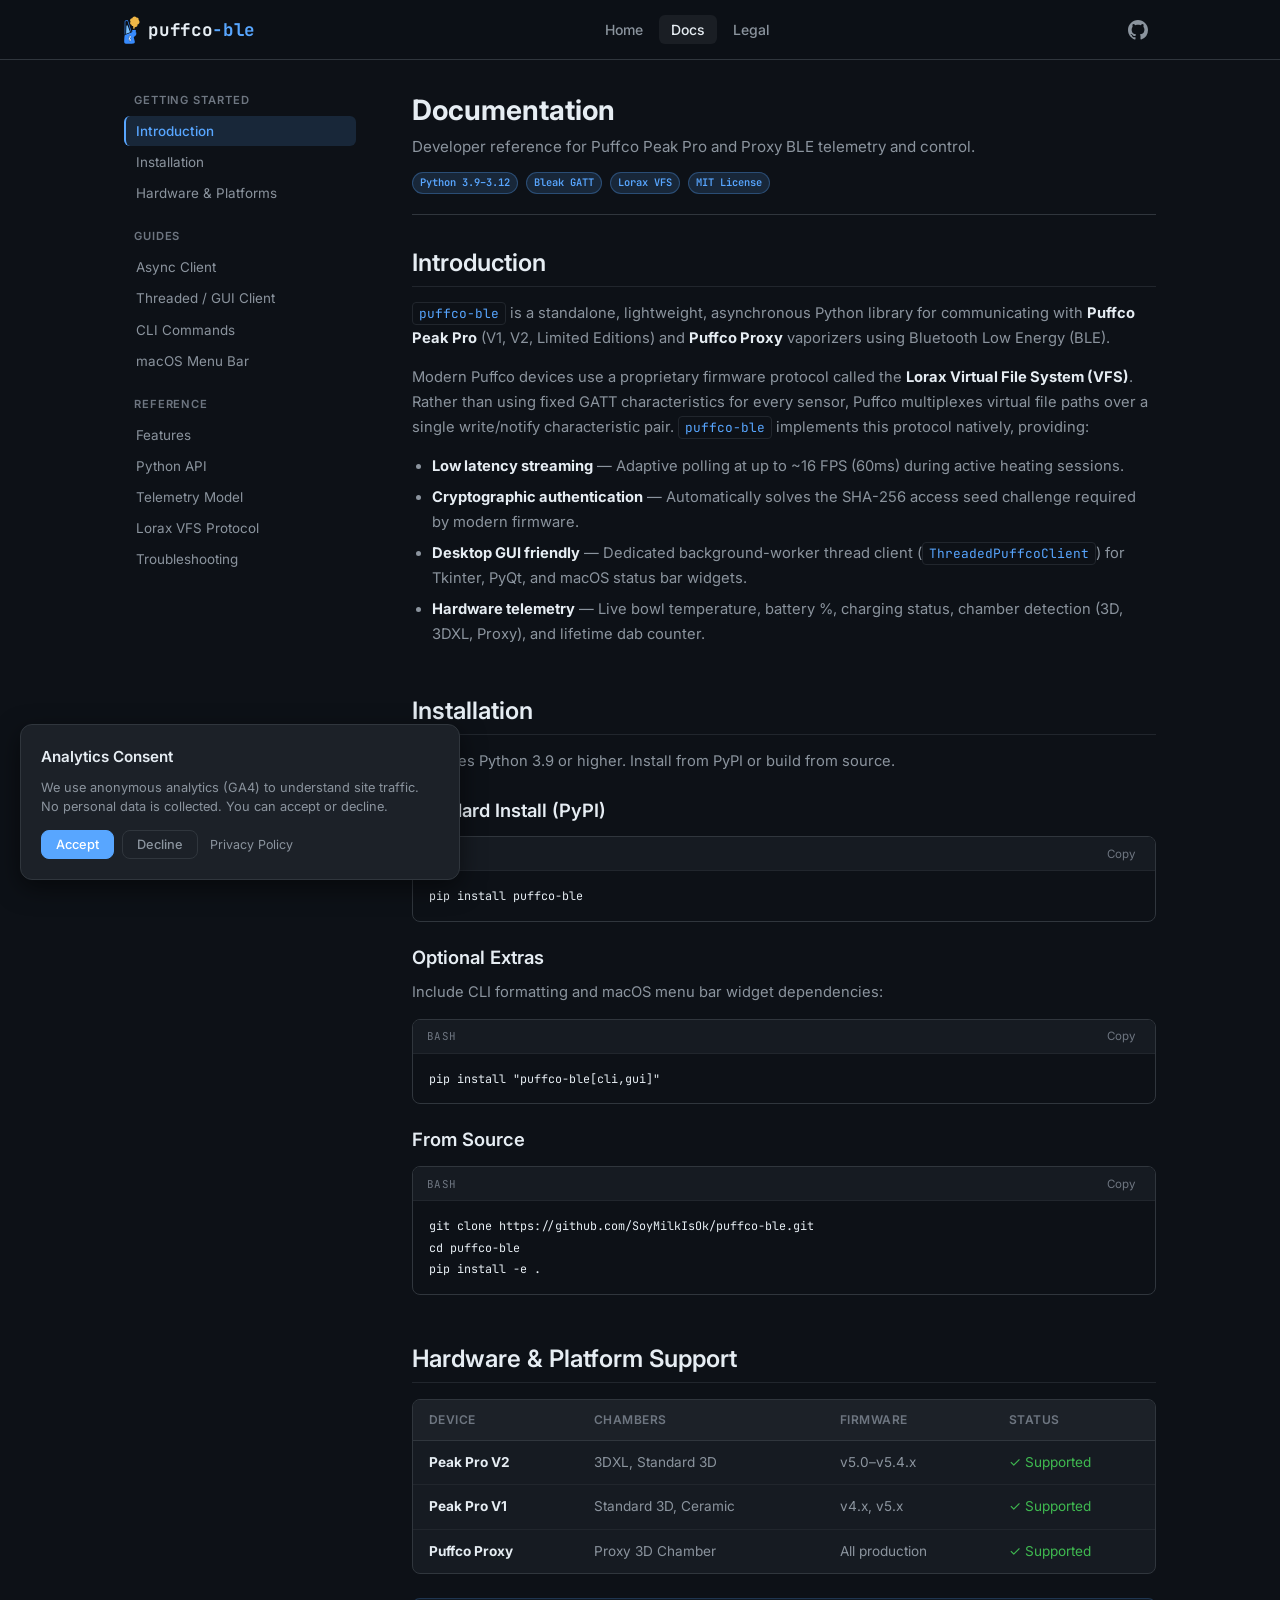
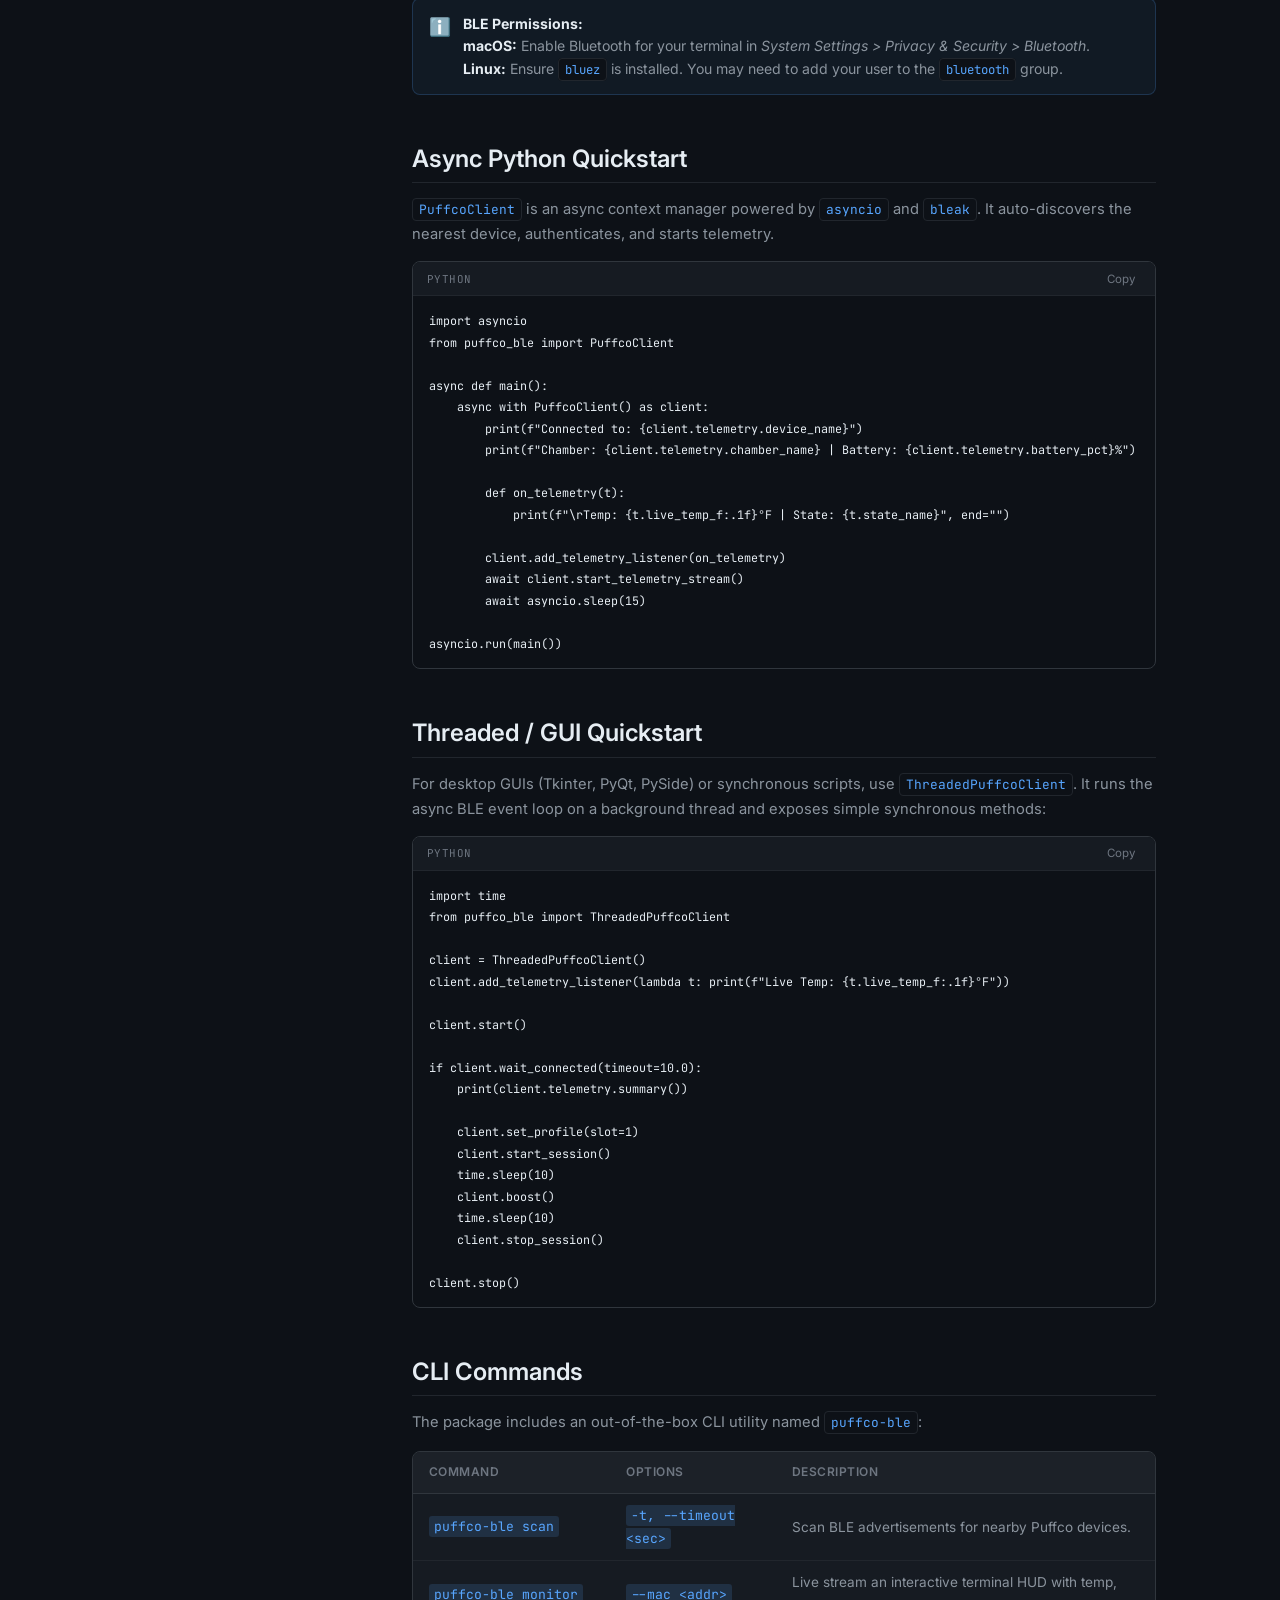
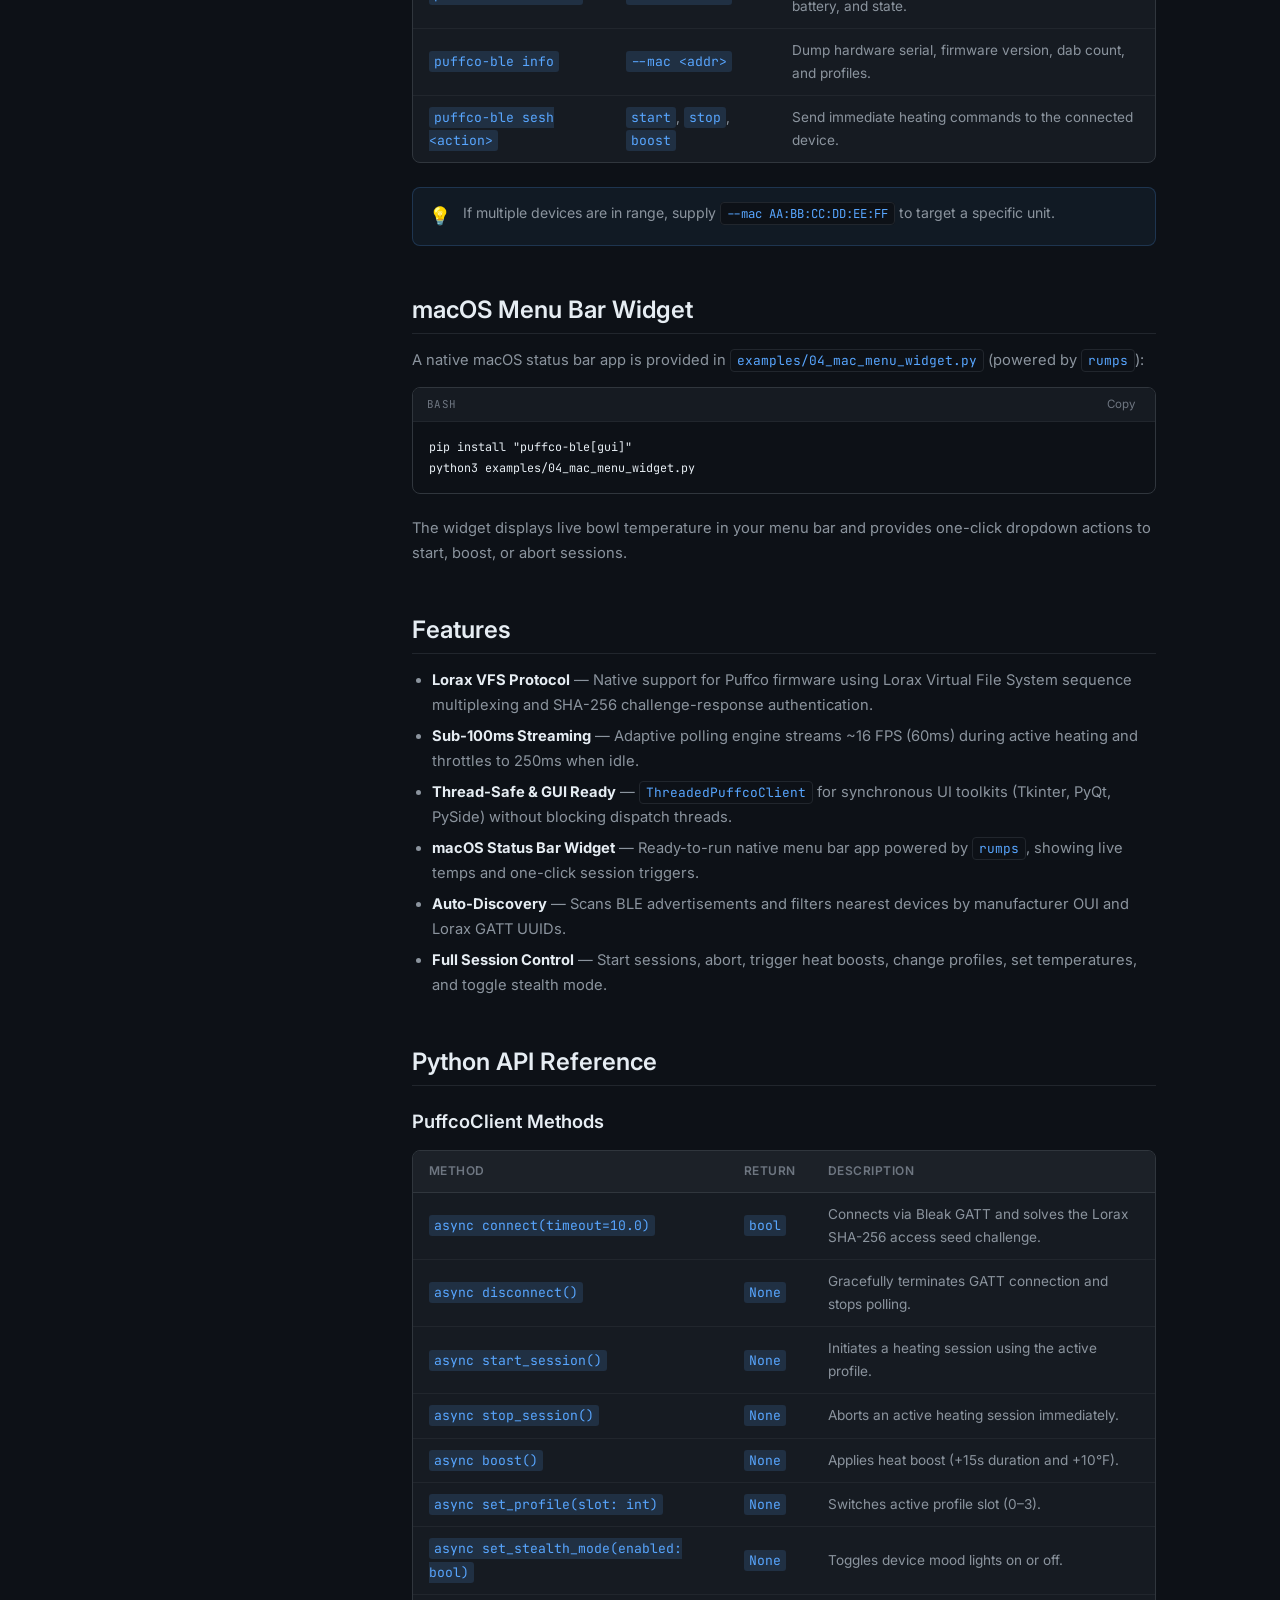
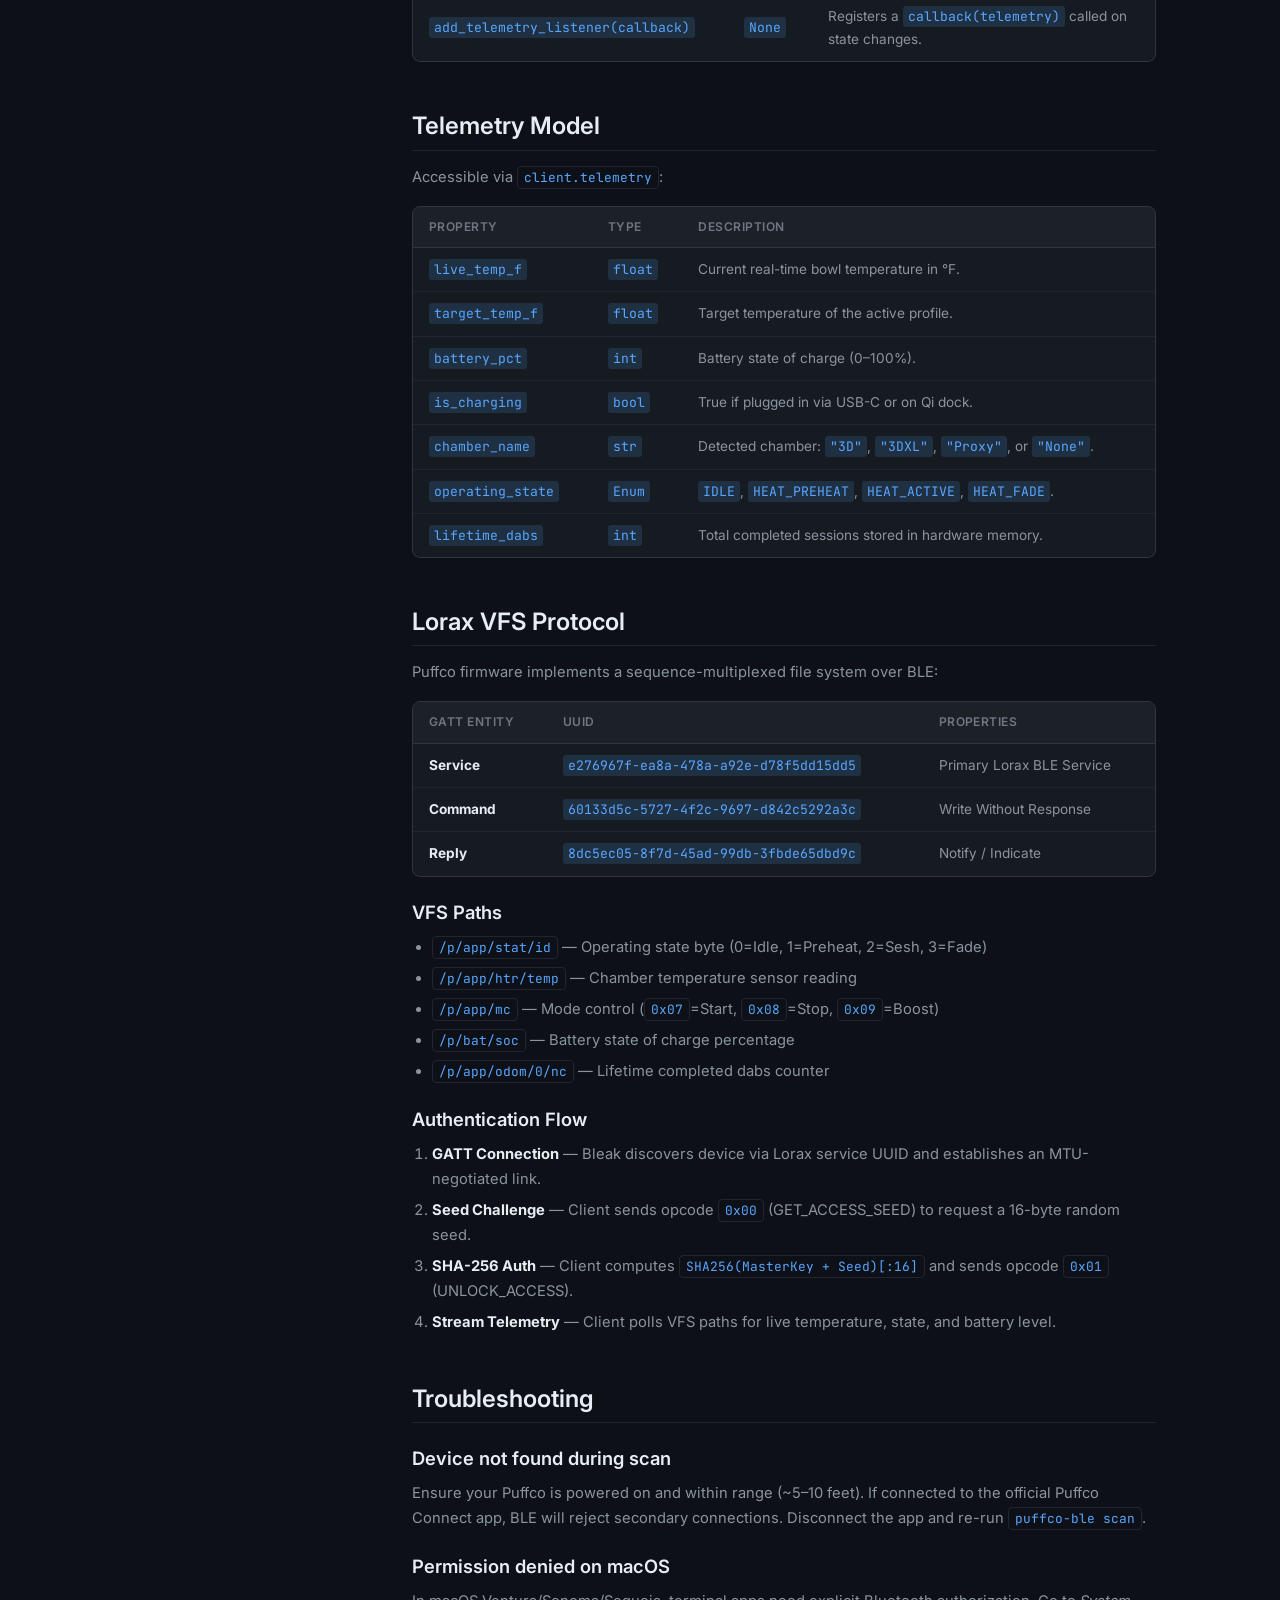
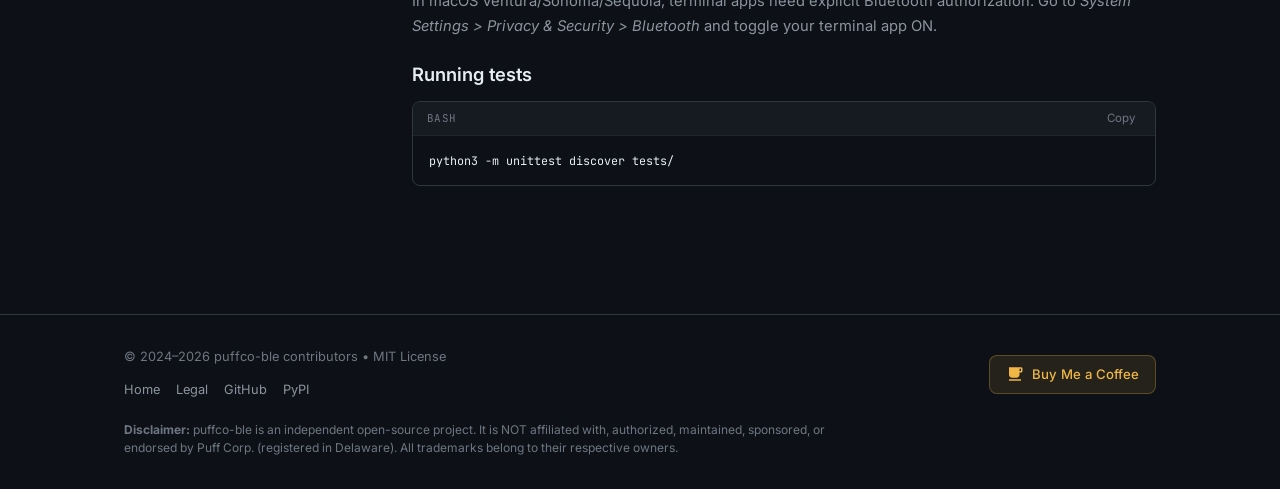
==== commit 389eb09f: "refactor: streamline documentation layout, update branding assets, and remove legacy terminal styles" ====
--- a/site/docs.html
+++ b/site/docs.html
@@ -3,11 +3,21 @@
 <head>
   <meta charset="UTF-8">
   <meta name="viewport" content="width=device-width, initial-scale=1.0">
-  <title>Documentation | puffco-ble Python BLE & Telemetry Engine</title>
-  <meta name="description" content="Comprehensive guides, API reference, CLI manuals, and reverse-engineered Lorax VFS protocol specifications for puffco-ble.">
+  <title>Documentation — puffco-ble</title>
+  <meta name="description" content="Complete developer documentation, API reference, CLI manual, and protocol specs for puffco-ble.">
 
   <!-- Favicon -->
-  <link rel="icon" type="image/svg+xml" href="assets/img/favicon.svg">
+  <link rel="icon" type="image/svg+xml" href="assets/img/puffco-ble.svg">
+
+  <!-- Google tag (gtag.js) -->
+  <script async src="https://www.googletagmanager.com/gtag/js?id=G-HL07GGMKE1"></script>
+  <script>
+    window.dataLayer = window.dataLayer || [];
+    function gtag(){dataLayer.push(arguments);}
+    gtag('js', new Date());
+
+    gtag('config', 'G-HL07GGMKE1');
+  </script>
 
   <!-- Stylesheets -->
   <link rel="stylesheet" href="assets/css/main.css">
@@ -15,43 +25,31 @@
 </head>
 <body>
 
-  <!-- ========================================================================
-       SITE HEADER
-       ======================================================================== -->
+  <!-- HEADER — Same as all pages -->
   <header class="site-header">
     <div class="container nav-wrap">
       <a href="index.html" class="brand-logo" id="nav-brand">
-        <img src="assets/img/logo.svg" alt="puffco-ble logo" width="38" height="38">
-        <span>puffco<span class="gradient-text">-ble</span></span>
-        <span class="brand-badge">Docs</span>
+        <img src="assets/img/puffco-ble.svg" alt="puffco-ble" width="17" height="28">
+        <span>puffco<span class="accent">-ble</span></span>
       </a>
 
       <ul class="nav-links" id="main-nav-links">
         <li><a href="index.html" class="nav-link">Home</a></li>
-        <li><a href="index.html#terminal-demo" class="nav-link">Terminal CLI</a></li>
-        <li><a href="index.html#simulator-demo" class="nav-link">Live Simulator</a></li>
-        <li><a href="docs.html" class="nav-link active">Documentation</a></li>
+        <li><a href="docs.html" class="nav-link active">Docs</a></li>
         <li><a href="legal.html" class="nav-link">Legal</a></li>
       </ul>
 
       <div class="nav-actions">
-        <a href="https://buymeacoffee.com/soymilk" target="_blank" rel="noopener noreferrer" class="btn-coffee">
-          <svg width="18" height="18" viewBox="0 0 24 24" fill="currentColor">
-            <path d="M20 3H4v10c0 2.21 1.79 4 4 4h6c2.21 0 4-1.79 4-4v-3h2c1.1 0 2-.9 2-2V5c0-1.1-.9-2-2-2zm0 5h-2V5h2v3zM4 19h16v2H4z"/>
-          </svg>
-          <span>Buy Me a Coffee</span>
-        </a>
-
-        <a href="https://github.com/SoyMilkIsOk/puffco-ble" target="_blank" rel="noopener noreferrer" class="btn btn-secondary btn-icon" title="View on GitHub">
+        <a href="https://github.com/SoyMilkIsOk/puffco-ble" target="_blank" rel="noopener noreferrer" class="btn-github" title="View on GitHub">
           <svg width="20" height="20" viewBox="0 0 24 24" fill="currentColor">
             <path d="M12 0C5.37 0 0 5.37 0 12c0 5.31 3.435 9.795 8.205 11.385.6.105.825-.255.825-.57 0-.285-.015-1.23-.015-2.235-3.015.555-3.795-.735-4.035-1.41-.135-.345-.72-1.41-1.23-1.695-.42-.225-1.02-.78-.015-.795.945-.015 1.62.87 1.845 1.23 1.08 1.815 2.805 1.305 3.495.99.105-.78.42-1.305.765-1.605-2.67-.3-5.46-1.335-5.46-5.925 0-1.305.465-2.385 1.23-3.225-.12-.3-.54-1.53.12-3.18 0 0 1.005-.315 3.3 1.23.96-.27 1.98-.405 3-.405s2.04.135 3 .405c2.295-1.56 3.3-1.23 3.3-1.23.66 1.65.24 2.88.12 3.18.765.84 1.23 1.905 1.23 3.225 0 4.605-2.805 5.625-5.475 5.925.435.375.81 1.095.81 2.22 0 1.605-.015 2.895-.015 3.3 0 .315.225.69.825.57A12.02 12.02 0 0024 12c0-6.63-5.37-12-12-12z"/>
           </svg>
         </a>
 
-        <button class="mobile-toggle" aria-label="Toggle navigation menu">
-          <svg width="24" height="24" viewBox="0 0 24 24" fill="none" stroke="currentColor" stroke-width="2">
+        <button class="mobile-toggle" aria-label="Toggle navigation" aria-expanded="false">
+          <svg width="20" height="20" viewBox="0 0 24 24" fill="none" stroke="currentColor" stroke-width="2">
+            <line x1="3" y1="6" x2="21" y2="6"></line>
             <line x1="3" y1="12" x2="21" y2="12"></line>
-            <line x1="3" y1="6" x2="21" y2="6"></line>
             <line x1="3" y1="18" x2="21" y2="18"></line>
           </svg>
         </button>
@@ -59,22 +57,20 @@
     </div>
   </header>
 
-  <!-- ========================================================================
-       DOCUMENTATION LAYOUT
-       ======================================================================== -->
+  <!-- DOCUMENTATION LAYOUT -->
   <div class="container">
     <div class="docs-layout">
 
-      <!-- LEFT SIDEBAR -->
-      <aside class="docs-sidebar">
-        <div class="docs-search-box">
-          <svg class="search-icon" width="16" height="16" viewBox="0 0 24 24" fill="none" stroke="currentColor" stroke-width="2">
-            <circle cx="11" cy="11" r="8"></circle>
-            <line x1="21" y1="21" x2="16.65" y2="16.65"></line>
-          </svg>
-          <input type="text" id="docs-search-input" class="docs-search-input" placeholder="Search docs..." autocomplete="off">
-        </div>
-
+      <!-- Mobile sidebar toggle -->
+      <button class="sidebar-toggle" id="sidebar-toggle" aria-label="Toggle documentation sidebar">
+        <svg width="16" height="16" viewBox="0 0 24 24" fill="none" stroke="currentColor" stroke-width="2">
+          <polyline points="6 9 12 15 18 9"></polyline>
+        </svg>
+        <span>Navigation</span>
+      </button>
+
+      <!-- SIDEBAR -->
+      <aside class="docs-sidebar" id="docs-sidebar">
         <nav>
           <div class="sidebar-group">
             <div class="sidebar-group-title">Getting Started</div>
@@ -86,20 +82,21 @@
           </div>
 
           <div class="sidebar-group">
-            <div class="sidebar-group-title">Guides &amp; Usage</div>
+            <div class="sidebar-group-title">Guides</div>
             <ul class="sidebar-nav-list">
-              <li><a href="#quickstart-async" class="sidebar-nav-link">Async Client (Core)</a></li>
+              <li><a href="#quickstart-async" class="sidebar-nav-link">Async Client</a></li>
               <li><a href="#quickstart-threaded" class="sidebar-nav-link">Threaded / GUI Client</a></li>
               <li><a href="#cli-guide" class="sidebar-nav-link">CLI Commands</a></li>
-              <li><a href="#mac-widget" class="sidebar-nav-link">macOS Status Bar App</a></li>
+              <li><a href="#mac-widget" class="sidebar-nav-link">macOS Menu Bar</a></li>
             </ul>
           </div>
 
           <div class="sidebar-group">
             <div class="sidebar-group-title">Reference</div>
             <ul class="sidebar-nav-list">
-              <li><a href="#python-api" class="sidebar-nav-link">Python API Reference</a></li>
-              <li><a href="#telemetry-model" class="sidebar-nav-link">Telemetry Models</a></li>
+              <li><a href="#features" class="sidebar-nav-link">Features</a></li>
+              <li><a href="#python-api" class="sidebar-nav-link">Python API</a></li>
+              <li><a href="#telemetry-model" class="sidebar-nav-link">Telemetry Model</a></li>
               <li><a href="#protocol-spec" class="sidebar-nav-link">Lorax VFS Protocol</a></li>
               <li><a href="#troubleshooting" class="sidebar-nav-link">Troubleshooting</a></li>
             </ul>
@@ -110,43 +107,43 @@
       <!-- MAIN CONTENT -->
       <main class="docs-content">
         <div class="docs-header">
-          <h1>puffco-ble Documentation</h1>
-          <p class="hero-subtitle" style="margin: 8px 0 0; text-align: left; font-size: 1.1rem;">
-            Complete developer documentation and reverse-engineering reference for Puffco Peak Pro and Proxy Bluetooth Low Energy hardware.
+          <h1>Documentation</h1>
+          <p class="docs-header-desc">
+            Developer reference for Puffco Peak Pro and Proxy BLE telemetry and control.
           </p>
           <div class="docs-badge-row">
             <span class="brand-badge">Python 3.9–3.12</span>
             <span class="brand-badge">Bleak GATT</span>
-            <span class="brand-badge">Lorax VFS v5.x</span>
+            <span class="brand-badge">Lorax VFS</span>
             <span class="brand-badge">MIT License</span>
           </div>
         </div>
 
         <!-- 1. INTRODUCTION -->
         <section class="docs-section" id="introduction">
-          <h2>1. Introduction</h2>
-          <p>
-            <code>puffco-ble</code> is a standalone, lightweight, asynchronous Python library designed to communicate with <strong>Puffco Peak Pro</strong> (V1, V2, Limited Editions) and <strong>Puffco Proxy</strong> vaporizers using standard Bluetooth Low Energy (BLE).
-          </p>
-          <p>
-            Modern Puffco devices use a proprietary firmware protocol known as the <strong>Lorax Virtual File System (VFS)</strong>. Rather than using fixed GATT characteristics for every sensor, Puffco multiplexes virtual file paths over a single write characteristic and a notification characteristic. <code>puffco-ble</code> implements this protocol natively, providing:
+          <h2>Introduction</h2>
+          <p>
+            <code>puffco-ble</code> is a standalone, lightweight, asynchronous Python library for communicating with <strong>Puffco Peak Pro</strong> (V1, V2, Limited Editions) and <strong>Puffco Proxy</strong> vaporizers using Bluetooth Low Energy (BLE).
+          </p>
+          <p>
+            Modern Puffco devices use a proprietary firmware protocol called the <strong>Lorax Virtual File System (VFS)</strong>. Rather than using fixed GATT characteristics for every sensor, Puffco multiplexes virtual file paths over a single write/notify characteristic pair. <code>puffco-ble</code> implements this protocol natively, providing:
           </p>
           <ul>
-            <li><strong>Low latency streaming:</strong> Adaptive polling engine operating at up to ~16 FPS (60ms) during active heating sessions.</li>
-            <li><strong>Cryptographic authentication:</strong> Automatically solves the SHA-256 access seed challenge required by modern firmware.</li>
-            <li><strong>Desktop GUI friendly:</strong> Dedicated background-worker thread client (<code>ThreadedPuffcoClient</code>) for Tkinter, PyQt, and macOS status bar widgets.</li>
-            <li><strong>Hardware telemetry:</strong> Live bowl temperature (°F/°C), battery %, charging status, chamber detection (3D, 3DXL, Proxy), and lifetime dab counter.</li>
+            <li><strong>Low latency streaming</strong> — Adaptive polling at up to ~16 FPS (60ms) during active heating sessions.</li>
+            <li><strong>Cryptographic authentication</strong> — Automatically solves the SHA-256 access seed challenge required by modern firmware.</li>
+            <li><strong>Desktop GUI friendly</strong> — Dedicated background-worker thread client (<code>ThreadedPuffcoClient</code>) for Tkinter, PyQt, and macOS status bar widgets.</li>
+            <li><strong>Hardware telemetry</strong> — Live bowl temperature, battery %, charging status, chamber detection (3D, 3DXL, Proxy), and lifetime dab counter.</li>
           </ul>
         </section>
 
         <!-- 2. INSTALLATION -->
         <section class="docs-section" id="installation">
-          <h2>2. Installation</h2>
-          <p>
-            <code>puffco-ble</code> can be installed via PyPI or built directly from source. Requires Python 3.9 or higher.
-          </p>
-
-          <h3>Standard Installation (PyPI)</h3>
+          <h2>Installation</h2>
+          <p>
+            Requires Python 3.9 or higher. Install from PyPI or build from source.
+          </p>
+
+          <h3>Standard Install (PyPI)</h3>
           <div class="code-block">
             <div class="code-header">
               <span class="code-lang-tag">bash</span>
@@ -155,20 +152,17 @@
             <pre><code>pip install puffco-ble</code></pre>
           </div>
 
-          <h3>Installing Optional Extras</h3>
-          <p>
-            To include optional Rich CLI formatting and macOS menu bar widget dependencies:
-          </p>
+          <h3>Optional Extras</h3>
+          <p>Include CLI formatting and macOS menu bar widget dependencies:</p>
           <div class="code-block">
             <div class="code-header">
               <span class="code-lang-tag">bash</span>
-              <button class="btn-code-copy" data-copy="pip install &quot;puffco-ble[cli,gui]&quot;">Copy</button>
-            </div>
-            <pre><code># Install with CLI and macOS GUI support
-pip install "puffco-ble[cli,gui]"</code></pre>
-          </div>
-
-          <h3>Installing from GitHub Repository</h3>
+              <button class="btn-code-copy" data-copy='pip install "puffco-ble[cli,gui]"'>Copy</button>
+            </div>
+            <pre><code>pip install "puffco-ble[cli,gui]"</code></pre>
+          </div>
+
+          <h3>From Source</h3>
           <div class="code-block">
             <div class="code-header">
               <span class="code-lang-tag">bash</span>
@@ -182,35 +176,35 @@
 
         <!-- 3. HARDWARE & PLATFORMS -->
         <section class="docs-section" id="hardware-support">
-          <h2>3. Hardware &amp; Platform Support</h2>
+          <h2>Hardware &amp; Platform Support</h2>
           <div class="api-table-wrapper">
             <table class="api-table">
               <thead>
                 <tr>
-                  <th>Hardware Device</th>
-                  <th>Chambers Tested</th>
-                  <th>Firmware Versions</th>
+                  <th>Device</th>
+                  <th>Chambers</th>
+                  <th>Firmware</th>
                   <th>Status</th>
                 </tr>
               </thead>
               <tbody>
                 <tr>
-                  <td><strong>Puffco Peak Pro V2</strong> (Onyx, Pearl, Flourish)</td>
+                  <td><strong>Peak Pro V2</strong></td>
                   <td>3DXL, Standard 3D</td>
-                  <td>v5.0.0 – v5.4.x (Lorax)</td>
-                  <td><span style="color: var(--neon-green);">✔ Fully Supported</span></td>
-                </tr>
-                <tr>
-                  <td><strong>Puffco Peak Pro V1</strong> (Indiglow, Opal, Guardian)</td>
-                  <td>Standard 3D, Original Ceramic</td>
+                  <td>v5.0–v5.4.x</td>
+                  <td style="color: var(--green);">✓ Supported</td>
+                </tr>
+                <tr>
+                  <td><strong>Peak Pro V1</strong></td>
+                  <td>Standard 3D, Ceramic</td>
                   <td>v4.x, v5.x</td>
-                  <td><span style="color: var(--neon-green);">✔ Fully Supported</span></td>
+                  <td style="color: var(--green);">✓ Supported</td>
                 </tr>
                 <tr>
                   <td><strong>Puffco Proxy</strong></td>
                   <td>Proxy 3D Chamber</td>
-                  <td>All production revisions</td>
-                  <td><span style="color: var(--neon-green);">✔ Supported</span></td>
+                  <td>All production</td>
+                  <td style="color: var(--green);">✓ Supported</td>
                 </tr>
               </tbody>
             </table>
@@ -219,74 +213,80 @@
           <div class="callout callout-info">
             <span class="callout-icon">ℹ️</span>
             <div>
-              <strong>Operating System BLE Permissions:</strong><br>
-              • <strong>macOS:</strong> Ensure Terminal / VS Code / Python has Bluetooth permissions enabled in <em>System Settings &gt; Privacy &amp; Security &gt; Bluetooth</em>.<br>
-              • <strong>Linux:</strong> Ensure <code>bluez</code> is installed. You may need to add your user to the <code>bluetooth</code> group or run with appropriate capabilities.
-            </div>
-          </div>
-        </section>
-
-        <!-- 4. QUICKSTART ASYNC -->
+              <strong>BLE Permissions:</strong><br>
+              <strong>macOS:</strong> Enable Bluetooth for your terminal in <em>System Settings &gt; Privacy &amp; Security &gt; Bluetooth</em>.<br>
+              <strong>Linux:</strong> Ensure <code>bluez</code> is installed. You may need to add your user to the <code>bluetooth</code> group.
+            </div>
+          </div>
+        </section>
+
+        <!-- 4. ASYNC QUICKSTART -->
         <section class="docs-section" id="quickstart-async">
-          <h2>4. Async Python Quickstart (Core Client)</h2>
-          <p>
-            <code>PuffcoClient</code> is an asynchronous context manager powered by <code>asyncio</code> and <code>bleak</code>. It automatically discovers the nearest Puffco device, authenticates, and starts a telemetry polling engine.
+          <h2>Async Python Quickstart</h2>
+          <p>
+            <code>PuffcoClient</code> is an async context manager powered by <code>asyncio</code> and <code>bleak</code>. It auto-discovers the nearest device, authenticates, and starts telemetry.
           </p>
 
           <div class="code-block">
             <div class="code-header">
               <span class="code-lang-tag">python</span>
-              <button class="btn-code-copy" data-copy="import asyncio&#10;from puffco_ble import PuffcoClient&#10;&#10;async def main():&#10;    # Automatically scans for and connects to nearest Puffco&#10;    async with PuffcoClient() as client:&#10;        print(f&quot;Connected to: {client.telemetry.device_name}&quot;)&#10;        print(f&quot;Chamber: {client.telemetry.chamber_name} | Battery: {client.telemetry.battery_pct}%&quot;)&#10;&#10;        # Register a live stream update listener&#10;        def on_telemetry(t):&#10;            print(f&quot;\rTemp: {t.live_temp_f:.1f}°F | State: {t.state_name}&quot;, end=&quot;&quot;)&#10;&#10;        client.add_telemetry_listener(on_telemetry)&#10;        await client.start_telemetry_stream()&#10;&#10;        # Stream for 15 seconds&#10;        await asyncio.sleep(15)&#10;&#10;asyncio.run(main())">Copy</button>
-            </div>
-            <pre><code>import asyncio
+              <button class="btn-code-copy" data-copy='import asyncio
 from puffco_ble import PuffcoClient
 
 async def main():
-    # Automatically scans for and connects to nearest Puffco
     async with PuffcoClient() as client:
         print(f"Connected to: {client.telemetry.device_name}")
         print(f"Chamber: {client.telemetry.chamber_name} | Battery: {client.telemetry.battery_pct}%")
 
-        # Register a live stream update listener
         def on_telemetry(t):
             print(f"\rTemp: {t.live_temp_f:.1f}°F | State: {t.state_name}", end="")
 
         client.add_telemetry_listener(on_telemetry)
         await client.start_telemetry_stream()
-
-        # Stream for 15 seconds
         await asyncio.sleep(15)
 
+asyncio.run(main())'>Copy</button>
+            </div>
+            <pre><code>import asyncio
+from puffco_ble import PuffcoClient
+
+async def main():
+    async with PuffcoClient() as client:
+        print(f"Connected to: {client.telemetry.device_name}")
+        print(f"Chamber: {client.telemetry.chamber_name} | Battery: {client.telemetry.battery_pct}%")
+
+        def on_telemetry(t):
+            print(f"\rTemp: {t.live_temp_f:.1f}°F | State: {t.state_name}", end="")
+
+        client.add_telemetry_listener(on_telemetry)
+        await client.start_telemetry_stream()
+        await asyncio.sleep(15)
+
 asyncio.run(main())</code></pre>
           </div>
         </section>
 
-        <!-- 5. QUICKSTART THREADED / GUI -->
+        <!-- 5. THREADED / GUI QUICKSTART -->
         <section class="docs-section" id="quickstart-threaded">
-          <h2>5. Synchronous &amp; Desktop GUI Quickstart</h2>
-          <p>
-            If you are building a desktop GUI (Tkinter, PyQt, PySide, wxPython) or a synchronous automation script, use <code>ThreadedPuffcoClient</code>. It runs the asynchronous BLE event loop on an isolated daemon worker thread and exposes simple, non-blocking synchronous methods to your main UI thread:
+          <h2>Threaded / GUI Quickstart</h2>
+          <p>
+            For desktop GUIs (Tkinter, PyQt, PySide) or synchronous scripts, use <code>ThreadedPuffcoClient</code>. It runs the async BLE event loop on a background thread and exposes simple synchronous methods:
           </p>
 
           <div class="code-block">
             <div class="code-header">
               <span class="code-lang-tag">python</span>
-              <button class="btn-code-copy" data-copy="import time&#10;from puffco_ble import ThreadedPuffcoClient&#10;&#10;client = ThreadedPuffcoClient()&#10;&#10;# Register real-time callbacks from background worker thread&#10;client.add_telemetry_listener(lambda t: print(f&quot;Live Temp: {t.live_temp_f:.1f}°F&quot;))&#10;&#10;client.start()&#10;&#10;if client.wait_connected(timeout=10.0):&#10;    print(client.telemetry.summary())&#10;    &#10;    # Thread-safe session controls&#10;    client.set_profile(slot=1)&#10;    client.start_session()&#10;    time.sleep(10)&#10;    client.boost()&#10;    time.sleep(10)&#10;    client.stop_session()&#10;&#10;client.stop()">Copy</button>
-            </div>
-            <pre><code>import time
+              <button class="btn-code-copy" data-copy='import time
 from puffco_ble import ThreadedPuffcoClient
 
 client = ThreadedPuffcoClient()
-
-# Register real-time callbacks from background worker thread
 client.add_telemetry_listener(lambda t: print(f"Live Temp: {t.live_temp_f:.1f}°F"))
 
 client.start()
 
 if client.wait_connected(timeout=10.0):
     print(client.telemetry.summary())
-    
-    # Thread-safe session controls
+
     client.set_profile(slot=1)
     client.start_session()
     time.sleep(10)
@@ -294,15 +294,35 @@
     time.sleep(10)
     client.stop_session()
 
+client.stop()'>Copy</button>
+            </div>
+            <pre><code>import time
+from puffco_ble import ThreadedPuffcoClient
+
+client = ThreadedPuffcoClient()
+client.add_telemetry_listener(lambda t: print(f"Live Temp: {t.live_temp_f:.1f}°F"))
+
+client.start()
+
+if client.wait_connected(timeout=10.0):
+    print(client.telemetry.summary())
+
+    client.set_profile(slot=1)
+    client.start_session()
+    time.sleep(10)
+    client.boost()
+    time.sleep(10)
+    client.stop_session()
+
 client.stop()</code></pre>
           </div>
         </section>
 
         <!-- 6. CLI GUIDE -->
         <section class="docs-section" id="cli-guide">
-          <h2>6. Command-Line Interface (CLI) Manual</h2>
-          <p>
-            The package includes an out-of-the-box CLI utility named <code>puffco-ble</code> for rapid terminal interaction:
+          <h2>CLI Commands</h2>
+          <p>
+            The package includes an out-of-the-box CLI utility named <code>puffco-ble</code>:
           </p>
 
           <div class="api-table-wrapper">
@@ -317,23 +337,23 @@
               <tbody>
                 <tr>
                   <td><code>puffco-ble scan</code></td>
-                  <td><code>-t, --timeout &lt;sec&gt;</code> (default: 5.0)</td>
-                  <td>Scans BLE advertisements and prints discovered Puffco devices with MAC and RSSI signal.</td>
+                  <td><code>-t, --timeout &lt;sec&gt;</code></td>
+                  <td>Scan BLE advertisements for nearby Puffco devices.</td>
                 </tr>
                 <tr>
                   <td><code>puffco-ble monitor</code></td>
-                  <td><code>--mac &lt;MAC/UUID&gt;</code> (optional)</td>
-                  <td>Live streams an interactive terminal HUD with bowl temp, battery %, and sesh state.</td>
+                  <td><code>--mac &lt;addr&gt;</code></td>
+                  <td>Live stream an interactive terminal HUD with temp, battery, and state.</td>
                 </tr>
                 <tr>
                   <td><code>puffco-ble info</code></td>
-                  <td><code>--mac &lt;MAC/UUID&gt;</code> (optional)</td>
-                  <td>Dumps hardware serial, firmware version, lifetime dabs odometer, and all 4 profiles.</td>
+                  <td><code>--mac &lt;addr&gt;</code></td>
+                  <td>Dump hardware serial, firmware version, dab count, and profiles.</td>
                 </tr>
                 <tr>
                   <td><code>puffco-ble sesh &lt;action&gt;</code></td>
-                  <td><code>start</code>, <code>stop</code>, or <code>boost</code><br><code>--mac &lt;MAC/UUID&gt;</code></td>
-                  <td>Sends immediate heating commands to the connected hardware.</td>
+                  <td><code>start</code>, <code>stop</code>, <code>boost</code></td>
+                  <td>Send immediate heating commands to the connected device.</td>
                 </tr>
               </tbody>
             </table>
@@ -342,36 +362,46 @@
           <div class="callout callout-info">
             <span class="callout-icon">💡</span>
             <div>
-              <strong>Targeting Specific Units:</strong> If multiple devices are in range, supply <code>--mac AA:BB:CC:DD:EE:FF</code> (or macOS CoreBluetooth UUID) to target a specific vaporizer.
-            </div>
-          </div>
-        </section>
-
-        <!-- 7. MAC MENU BAR WIDGET -->
+              If multiple devices are in range, supply <code>--mac AA:BB:CC:DD:EE:FF</code> to target a specific unit.
+            </div>
+          </div>
+        </section>
+
+        <!-- 7. MACOS MENU BAR -->
         <section class="docs-section" id="mac-widget">
-          <h2>7. Native macOS Menu Bar Widget</h2>
-          <p>
-            <code>puffco-ble</code> includes a native macOS status bar menu app built using <code>rumps</code> in <code>examples/04_mac_menu_widget.py</code>:
+          <h2>macOS Menu Bar Widget</h2>
+          <p>
+            A native macOS status bar app is provided in <code>examples/04_mac_menu_widget.py</code> (powered by <code>rumps</code>):
           </p>
           <div class="code-block">
             <div class="code-header">
               <span class="code-lang-tag">bash</span>
-              <button class="btn-code-copy" data-copy="pip install &quot;puffco-ble[gui]&quot;&#10;python3 examples/04_mac_menu_widget.py">Copy</button>
-            </div>
-            <pre><code># Install rumps GUI dependency
-pip install "puffco-ble[gui]"
-
-# Launch the widget
+              <button class="btn-code-copy" data-copy='pip install "puffco-ble[gui]"&#10;python3 examples/04_mac_menu_widget.py'>Copy</button>
+            </div>
+            <pre><code>pip install "puffco-ble[gui]"
 python3 examples/04_mac_menu_widget.py</code></pre>
           </div>
           <p>
-            The widget displays live bowl temperature directly in your menu bar (<code>🔥 520°F (35s)</code> or <code>💨 480°F | 85%</code> when idle) and provides one-click dropdown actions to start, boost, or abort sessions.
-          </p>
-        </section>
-
-        <!-- 8. PYTHON API REFERENCE -->
+            The widget displays live bowl temperature in your menu bar and provides one-click dropdown actions to start, boost, or abort sessions.
+          </p>
+        </section>
+
+        <!-- 8. FEATURES -->
+        <section class="docs-section" id="features">
+          <h2>Features</h2>
+          <ul>
+            <li><strong>Lorax VFS Protocol</strong> — Native support for Puffco firmware using Lorax Virtual File System sequence multiplexing and SHA-256 challenge-response authentication.</li>
+            <li><strong>Sub-100ms Streaming</strong> — Adaptive polling engine streams ~16 FPS (60ms) during active heating and throttles to 250ms when idle.</li>
+            <li><strong>Thread-Safe &amp; GUI Ready</strong> — <code>ThreadedPuffcoClient</code> for synchronous UI toolkits (Tkinter, PyQt, PySide) without blocking dispatch threads.</li>
+            <li><strong>macOS Status Bar Widget</strong> — Ready-to-run native menu bar app powered by <code>rumps</code>, showing live temps and one-click session triggers.</li>
+            <li><strong>Auto-Discovery</strong> — Scans BLE advertisements and filters nearest devices by manufacturer OUI and Lorax GATT UUIDs.</li>
+            <li><strong>Full Session Control</strong> — Start sessions, abort, trigger heat boosts, change profiles, set temperatures, and toggle stealth mode.</li>
+          </ul>
+        </section>
+
+        <!-- 9. PYTHON API -->
         <section class="docs-section" id="python-api">
-          <h2>8. Python API Reference</h2>
+          <h2>Python API Reference</h2>
           <h3>PuffcoClient Methods</h3>
           <div class="api-table-wrapper">
             <table class="api-table">
@@ -391,27 +421,27 @@
                 <tr>
                   <td><code>async disconnect()</code></td>
                   <td><code>None</code></td>
-                  <td>Gracefully terminates GATT connection and stops polling loops.</td>
+                  <td>Gracefully terminates GATT connection and stops polling.</td>
                 </tr>
                 <tr>
                   <td><code>async start_session()</code></td>
                   <td><code>None</code></td>
-                  <td>Triggers heating session using the currently active profile.</td>
+                  <td>Initiates a heating session using the active profile.</td>
                 </tr>
                 <tr>
                   <td><code>async stop_session()</code></td>
                   <td><code>None</code></td>
-                  <td>Aborts active heating session immediately.</td>
+                  <td>Aborts an active heating session immediately.</td>
                 </tr>
                 <tr>
                   <td><code>async boost()</code></td>
                   <td><code>None</code></td>
-                  <td>Applies heat boost (+15s duration and +10°F target temp).</td>
+                  <td>Applies heat boost (+15s duration and +10°F).</td>
                 </tr>
                 <tr>
                   <td><code>async set_profile(slot: int)</code></td>
                   <td><code>None</code></td>
-                  <td>Switches active profile slot (integer 0 to 3).</td>
+                  <td>Switches active profile slot (0–3).</td>
                 </tr>
                 <tr>
                   <td><code>async set_stealth_mode(enabled: bool)</code></td>
@@ -421,19 +451,17 @@
                 <tr>
                   <td><code>add_telemetry_listener(callback)</code></td>
                   <td><code>None</code></td>
-                  <td>Registers a function <code>callback(telemetry)</code> called on state changes.</td>
+                  <td>Registers a <code>callback(telemetry)</code> called on state changes.</td>
                 </tr>
               </tbody>
             </table>
           </div>
         </section>
 
-        <!-- 9. TELEMETRY MODEL -->
+        <!-- 10. TELEMETRY MODEL -->
         <section class="docs-section" id="telemetry-model">
-          <h2>9. Telemetry Model (<code>PuffcoTelemetry</code>)</h2>
-          <p>
-            The telemetry dataclass is accessible via <code>client.telemetry</code>:
-          </p>
+          <h2>Telemetry Model</h2>
+          <p>Accessible via <code>client.telemetry</code>:</p>
           <div class="api-table-wrapper">
             <table class="api-table">
               <thead>
@@ -447,48 +475,48 @@
                 <tr>
                   <td><code>live_temp_f</code></td>
                   <td><code>float</code></td>
-                  <td>Current real-time bowl temperature in degrees Fahrenheit.</td>
+                  <td>Current real-time bowl temperature in °F.</td>
                 </tr>
                 <tr>
                   <td><code>target_temp_f</code></td>
                   <td><code>float</code></td>
-                  <td>Target setpoint temperature of the active profile.</td>
+                  <td>Target temperature of the active profile.</td>
                 </tr>
                 <tr>
                   <td><code>battery_pct</code></td>
                   <td><code>int</code></td>
-                  <td>Battery state of charge percentage (0–100%).</td>
+                  <td>Battery state of charge (0–100%).</td>
                 </tr>
                 <tr>
                   <td><code>is_charging</code></td>
                   <td><code>bool</code></td>
-                  <td>True if device is plugged into USB-C or resting on Qi dock.</td>
+                  <td>True if plugged in via USB-C or on Qi dock.</td>
                 </tr>
                 <tr>
                   <td><code>chamber_name</code></td>
                   <td><code>str</code></td>
-                  <td>Detected chamber type (<code>"3D"</code>, <code>"3DXL"</code>, <code>"Proxy"</code>, <code>"None"</code>).</td>
+                  <td>Detected chamber: <code>"3D"</code>, <code>"3DXL"</code>, <code>"Proxy"</code>, or <code>"None"</code>.</td>
                 </tr>
                 <tr>
                   <td><code>operating_state</code></td>
-                  <td><code>OperatingState</code></td>
-                  <td>Enum: <code>IDLE</code>, <code>HEAT_PREHEAT</code>, <code>HEAT_ACTIVE</code>, <code>HEAT_FADE</code>.</td>
+                  <td><code>Enum</code></td>
+                  <td><code>IDLE</code>, <code>HEAT_PREHEAT</code>, <code>HEAT_ACTIVE</code>, <code>HEAT_FADE</code>.</td>
                 </tr>
                 <tr>
                   <td><code>lifetime_dabs</code></td>
                   <td><code>int</code></td>
-                  <td>Total completed sessions odometer stored in hardware memory.</td>
+                  <td>Total completed sessions stored in hardware memory.</td>
                 </tr>
               </tbody>
             </table>
           </div>
         </section>
 
-        <!-- 10. LORAX VFS PROTOCOL -->
+        <!-- 11. LORAX VFS PROTOCOL -->
         <section class="docs-section" id="protocol-spec">
-          <h2>10. Reverse-Engineered Lorax VFS Protocol</h2>
-          <p>
-            Puffco firmware implements a sequence-multiplexed file system over standard Bluetooth LE:
+          <h2>Lorax VFS Protocol</h2>
+          <p>
+            Puffco firmware implements a sequence-multiplexed file system over BLE:
           </p>
 
           <div class="api-table-wrapper">
@@ -507,12 +535,12 @@
                   <td>Primary Lorax BLE Service</td>
                 </tr>
                 <tr>
-                  <td><strong>Command Characteristic</strong></td>
+                  <td><strong>Command</strong></td>
                   <td><code>60133d5c-5727-4f2c-9697-d842c5292a3c</code></td>
                   <td>Write Without Response</td>
                 </tr>
                 <tr>
-                  <td><strong>Reply Characteristic</strong></td>
+                  <td><strong>Reply</strong></td>
                   <td><code>8dc5ec05-8f7d-45ad-99db-3fbde65dbd9c</code></td>
                   <td>Notify / Indicate</td>
                 </tr>
@@ -520,45 +548,92 @@
             </table>
           </div>
 
-          <h3>Lorax VFS Paths Reference</h3>
+          <h3>VFS Paths</h3>
           <ul>
-            <li><code>/p/app/stat/id</code>: Operating state byte (0 = Idle, 1 = Preheat, 2 = Sesh, 3 = Fade).</li>
-            <li><code>/p/app/htr/temp</code>: Chamber temperature sensor reading.</li>
-            <li><code>/p/app/mc</code>: Mode control opcode (<code>0x07</code> = Start, <code>0x08</code> = Stop, <code>0x09</code> = Boost).</li>
-            <li><code>/p/bat/soc</code>: Battery State of Charge percentage.</li>
-            <li><code>/p/app/odom/0/nc</code>: Lifetime completed dabs counter.</li>
+            <li><code>/p/app/stat/id</code> — Operating state byte (0=Idle, 1=Preheat, 2=Sesh, 3=Fade)</li>
+            <li><code>/p/app/htr/temp</code> — Chamber temperature sensor reading</li>
+            <li><code>/p/app/mc</code> — Mode control (<code>0x07</code>=Start, <code>0x08</code>=Stop, <code>0x09</code>=Boost)</li>
+            <li><code>/p/bat/soc</code> — Battery state of charge percentage</li>
+            <li><code>/p/app/odom/0/nc</code> — Lifetime completed dabs counter</li>
           </ul>
-        </section>
-
-        <!-- 11. TROUBLESHOOTING -->
+
+          <h3>Authentication Flow</h3>
+          <ol>
+            <li><strong>GATT Connection</strong> — Bleak discovers device via Lorax service UUID and establishes an MTU-negotiated link.</li>
+            <li><strong>Seed Challenge</strong> — Client sends opcode <code>0x00</code> (GET_ACCESS_SEED) to request a 16-byte random seed.</li>
+            <li><strong>SHA-256 Auth</strong> — Client computes <code>SHA256(MasterKey + Seed)[:16]</code> and sends opcode <code>0x01</code> (UNLOCK_ACCESS).</li>
+            <li><strong>Stream Telemetry</strong> — Client polls VFS paths for live temperature, state, and battery level.</li>
+          </ol>
+        </section>
+
+        <!-- 12. TROUBLESHOOTING -->
         <section class="docs-section" id="troubleshooting">
-          <h2>11. Troubleshooting &amp; FAQs</h2>
-          <h3>Device not discovered during scan</h3>
-          <p>
-            Ensure your Puffco is powered on and within 5–10 feet. If your device is currently connected to the official Puffco Connect smartphone app, Bluetooth Low Energy will reject secondary central connections. Disconnect the official app and re-run <code>puffco-ble scan</code>.
+          <h2>Troubleshooting</h2>
+
+          <h3>Device not found during scan</h3>
+          <p>
+            Ensure your Puffco is powered on and within range (~5–10 feet). If connected to the official Puffco Connect app, BLE will reject secondary connections. Disconnect the app and re-run <code>puffco-ble scan</code>.
           </p>
 
           <h3>Permission denied on macOS</h3>
           <p>
-            In macOS Ventura and Sonoma, terminal emulators require explicit Bluetooth authorization. Go to <em>System Settings &gt; Privacy &amp; Security &gt; Bluetooth</em> and ensure your terminal app (Terminal, iTerm2, Alacritty, or VS Code) is toggled ON.
-          </p>
+            In macOS Ventura/Sonoma/Sequoia, terminal apps need explicit Bluetooth authorization. Go to <em>System Settings &gt; Privacy &amp; Security &gt; Bluetooth</em> and toggle your terminal app ON.
+          </p>
+
+          <h3>Running tests</h3>
+          <div class="code-block">
+            <div class="code-header">
+              <span class="code-lang-tag">bash</span>
+              <button class="btn-code-copy" data-copy="python3 -m unittest discover tests/">Copy</button>
+            </div>
+            <pre><code>python3 -m unittest discover tests/</code></pre>
+          </div>
         </section>
 
       </main>
     </div>
   </div>
 
-  <!-- ========================================================================
-       SITE FOOTER
-       ======================================================================== -->
+  <!-- FOOTER -->
   <footer class="site-footer">
     <div class="container">
-      <div class="footer-bottom">
-        <div>&copy; 2024–2026 puffco-ble contributors. Released under the MIT License.</div>
-        <div><a href="legal.html" class="footer-link">Legal &amp; Trademark Disclaimers</a></div>
+      <div class="footer-content">
+        <div class="footer-left">
+          <div class="footer-copy">&copy; 2024–2026 puffco-ble contributors &bull; MIT License</div>
+          <ul class="footer-links">
+            <li><a href="index.html" class="footer-link">Home</a></li>
+            <li><a href="legal.html" class="footer-link">Legal</a></li>
+            <li><a href="https://github.com/SoyMilkIsOk/puffco-ble" target="_blank" rel="noopener noreferrer" class="footer-link">GitHub</a></li>
+            <li><a href="https://pypi.org/project/puffco-ble/" target="_blank" rel="noopener noreferrer" class="footer-link">PyPI</a></li>
+          </ul>
+        </div>
+        <div class="footer-right">
+          <a href="https://buymeacoffee.com/soymilk" target="_blank" rel="noopener noreferrer" class="btn-coffee" id="footer-btn-coffee">
+            <svg width="18" height="18" viewBox="0 0 24 24" fill="currentColor">
+              <path d="M20 3H4v10c0 2.21 1.79 4 4 4h6c2.21 0 4-1.79 4-4v-3h2c1.1 0 2-.9 2-2V5c0-1.1-.9-2-2-2zm0 5h-2V5h2v3zM4 19h16v2H4z"/>
+            </svg>
+            <span>Buy Me a Coffee</span>
+          </a>
+        </div>
       </div>
+      <p class="footer-disclaimer">
+        <strong>Disclaimer:</strong> puffco-ble is an independent open-source project. It is NOT affiliated with, authorized, maintained, sponsored, or endorsed by Puff Corp. (registered in Delaware). All trademarks belong to their respective owners.
+      </p>
     </div>
   </footer>
+
+  <!-- Cookie Consent -->
+  <div class="cookie-banner" id="cookie-banner" role="dialog" aria-labelledby="cookie-title">
+    <div class="cookie-title" id="cookie-title">Analytics Consent</div>
+    <p class="cookie-desc">
+      We use anonymous analytics (GA4) to understand site traffic. No personal data is collected. You can accept or decline.
+    </p>
+    <div class="cookie-actions">
+      <button class="btn btn-primary" id="btn-cookie-accept" style="font-size: 0.8rem; padding: 6px 14px;">Accept</button>
+      <button class="btn btn-ghost" id="btn-cookie-decline" style="font-size: 0.8rem; padding: 6px 14px;">Decline</button>
+      <a href="legal.html#privacy" class="footer-link" style="font-size: 0.78rem; margin-left: 4px;">Privacy Policy</a>
+    </div>
+  </div>
 
   <!-- Scripts -->
   <script src="assets/js/analytics.js"></script>
--- a/site/assets/css/main.css
+++ b/site/assets/css/main.css
@@ -1,65 +1,56 @@
 /* ==========================================================================
    PUFFCO-BLE DESIGN SYSTEM (main.css)
-   Sleek Cyber-Puffco Dark Mode • Glassmorphism • RGB Mood Ring Accents
-   ========================================================================== */
-
-@import url('https://fonts.googleapis.com/css2?family=JetBrains+Mono:ital,wght@0,300;0,400;0,500;0,700;1,400&family=Outfit:wght@300;400;500;600;700;800;900&family=Inter:wght@300;400;500;600;700&display=swap');
+   Clean Developer Tool Aesthetic — Dark Slate, Monochrome Blue Accent
+   ========================================================================== */
+
+@import url('https://fonts.googleapis.com/css2?family=JetBrains+Mono:wght@400;500;600;700&family=Inter:wght@400;500;600;700&display=swap');
 
 :root {
-  /* Core Color Palette */
-  --bg-core: #07080c;
-  --bg-surface: #0e1017;
-  --bg-card: rgba(17, 20, 31, 0.72);
-  --bg-card-hover: rgba(23, 27, 43, 0.88);
-  --bg-input: rgba(11, 13, 20, 0.85);
-
-  /* Neon Mood Light Accents */
-  --neon-cyan: #00f0ff;
-  --neon-pink: #ff007f;
-  --neon-purple: #8b31ff;
-  --neon-amber: #ff9100;
-  --neon-green: #00ff9d;
-  --neon-red: #ff3366;
-
-  /* Gradients */
-  --gradient-peak: linear-gradient(135deg, #00f0ff 0%, #7928ca 50%, #ff007f 100%);
-  --gradient-heat: linear-gradient(135deg, #ff9100 0%, #ff007f 100%);
-  --gradient-glow: radial-gradient(circle, rgba(0, 240, 255, 0.15) 0%, rgba(255, 0, 127, 0.05) 50%, transparent 75%);
-  --gradient-border: linear-gradient(135deg, rgba(0, 240, 255, 0.4), rgba(255, 0, 127, 0.3), rgba(255, 255, 255, 0.05));
+  /* Core palette */
+  --bg: #0d1117;
+  --bg-surface: #161b22;
+  --bg-card: #1c2128;
+  --bg-inset: #0d1117;
+
+  /* Text */
+  --text-primary: #e6edf3;
+  --text-secondary: #8b949e;
+  --text-muted: #6e7681;
+
+  /* Accent */
+  --accent: #58a6ff;
+  --accent-muted: rgba(88, 166, 255, 0.15);
+  --accent-hover: #79c0ff;
+  --green: #3fb950;
+  --yellow: #d29922;
+  --red: #f85149;
+
+  /* Borders & Shadows */
+  --border: #30363d;
+  --border-muted: #21262d;
+  --shadow-sm: 0 1px 3px rgba(0, 0, 0, 0.3);
+  --shadow-md: 0 4px 12px rgba(0, 0, 0, 0.4);
+  --shadow-lg: 0 8px 24px rgba(0, 0, 0, 0.5);
 
   /* Typography */
-  --font-heading: 'Outfit', -apple-system, BlinkMacSystemFont, sans-serif;
-  --font-body: 'Inter', -apple-system, BlinkMacSystemFont, sans-serif;
-  --font-mono: 'JetBrains Mono', monospace;
-
-  /* Text Colors */
-  --text-primary: #f1f5f9;
-  --text-secondary: #94a3b8;
-  --text-muted: #64748b;
-  --text-accent: #38bdf8;
-
-  /* Borders & Shadows */
-  --border-subtle: rgba(255, 255, 255, 0.08);
-  --border-glow: rgba(0, 240, 255, 0.3);
-  --shadow-card: 0 10px 30px -10px rgba(0, 0, 0, 0.7);
-  --shadow-neon: 0 0 25px rgba(0, 240, 255, 0.25);
-  --shadow-heat: 0 0 30px rgba(255, 145, 0, 0.3);
+  --font-body: 'Inter', -apple-system, BlinkMacSystemFont, 'Segoe UI', sans-serif;
+  --font-mono: 'JetBrains Mono', 'Fira Code', 'Cascadia Code', monospace;
 
   /* Layout */
-  --container-max: 1240px;
-  --nav-height: 72px;
-  --radius-sm: 8px;
-  --radius-md: 14px;
-  --radius-lg: 22px;
-  --radius-pill: 9999px;
+  --container-max: 1080px;
+  --nav-height: 60px;
+  --radius-sm: 6px;
+  --radius-md: 8px;
+  --radius-lg: 12px;
 
   /* Transitions */
-  --transition-fast: 0.15s cubic-bezier(0.4, 0, 0.2, 1);
-  --transition-normal: 0.28s cubic-bezier(0.4, 0, 0.2, 1);
-  --transition-bounce: 0.45s cubic-bezier(0.175, 0.885, 0.32, 1.275);
-}
-
-/* Base Resets */
+  --transition-fast: 0.15s ease;
+  --transition-normal: 0.25s ease;
+}
+
+/* ==========================================================================
+   BASE RESET
+   ========================================================================== */
 *, *::before, *::after {
   box-sizing: border-box;
   margin: 0;
@@ -69,64 +60,31 @@
 html {
   scroll-behavior: smooth;
   font-size: 16px;
-  background-color: var(--bg-core);
-  color: var(--text-primary);
-  text-rendering: optimizeLegibility;
+  background-color: var(--bg);
+  color: var(--text-primary);
   -webkit-font-smoothing: antialiased;
+  -moz-osx-font-smoothing: grayscale;
 }
 
 body {
   font-family: var(--font-body);
   line-height: 1.6;
-  background: var(--bg-core);
+  background: var(--bg);
   min-height: 100vh;
-  position: relative;
   overflow-x: hidden;
 }
 
-/* Background Ambient Lighting Effect */
-body::before {
-  content: '';
-  position: fixed;
-  top: -20vh;
-  left: 50%;
-  transform: translateX(-50%);
-  width: 90vw;
-  height: 60vh;
-  background: radial-gradient(ellipse at center, rgba(0, 240, 255, 0.12) 0%, rgba(121, 40, 202, 0.08) 40%, transparent 70%);
-  filter: blur(80px);
-  pointer-events: none;
-  z-index: 0;
-}
-
-body::after {
-  content: '';
-  position: fixed;
-  bottom: -15vh;
-  right: -10vw;
-  width: 50vw;
-  height: 50vh;
-  background: radial-gradient(circle, rgba(255, 0, 127, 0.08) 0%, transparent 65%);
-  filter: blur(100px);
-  pointer-events: none;
-  z-index: 0;
-}
-
-/* Global Container */
 .container {
   max-width: var(--container-max);
   margin: 0 auto;
   padding: 0 24px;
-  position: relative;
-  z-index: 1;
-}
-
-/* Typography Utility */
+}
+
 h1, h2, h3, h4, h5, h6 {
-  font-family: var(--font-heading);
-  color: var(--text-primary);
-  font-weight: 700;
-  line-height: 1.2;
+  font-family: var(--font-body);
+  color: var(--text-primary);
+  font-weight: 600;
+  line-height: 1.3;
 }
 
 a {
@@ -139,35 +97,35 @@
   font-family: var(--font-mono);
 }
 
-/* Glowing text gradients */
-.gradient-text {
-  background: var(--gradient-peak);
-  -webkit-background-clip: text;
-  -webkit-text-fill-color: transparent;
-  display: inline-block;
-}
-
-.gradient-heat-text {
-  background: var(--gradient-heat);
-  -webkit-background-clip: text;
-  -webkit-text-fill-color: transparent;
-  display: inline-block;
-}
-
-/* ==========================================================================
-   NAVIGATION BAR
+code {
+  font-size: 0.875em;
+  background: var(--bg-inset);
+  border: 1px solid var(--border-muted);
+  padding: 2px 6px;
+  border-radius: 4px;
+  color: var(--accent);
+}
+
+pre code {
+  background: none;
+  border: none;
+  padding: 0;
+  color: inherit;
+}
+
+/* ==========================================================================
+   NAVIGATION BAR — Consistent across all pages
    ========================================================================== */
 .site-header {
   position: sticky;
   top: 0;
   width: 100%;
   height: var(--nav-height);
-  background: rgba(7, 8, 12, 0.8);
-  backdrop-filter: blur(18px);
-  -webkit-backdrop-filter: blur(18px);
-  border-bottom: 1px solid var(--border-subtle);
+  background: rgba(13, 17, 23, 0.95);
+  backdrop-filter: blur(8px);
+  -webkit-backdrop-filter: blur(8px);
+  border-bottom: 1px solid var(--border);
   z-index: 100;
-  transition: background var(--transition-normal);
 }
 
 .nav-wrap {
@@ -178,299 +136,276 @@
 }
 
 .brand-logo {
-  display: flex;
-  align-items: center;
-  gap: 12px;
-  font-family: var(--font-heading);
-  font-weight: 800;
-  font-size: 1.25rem;
+  display: inline-flex;
+  align-items: center;
+  gap: 8px;
+  font-family: var(--font-mono);
+  font-weight: 700;
+  font-size: 1.1rem;
   letter-spacing: -0.02em;
-}
-
-.brand-logo svg, .brand-logo img {
-  width: 38px;
-  height: 38px;
-  transition: transform var(--transition-bounce);
-}
-
-.brand-logo:hover svg {
-  transform: rotate(15deg) scale(1.08);
+  color: var(--text-primary);
+  padding: 0;
+  margin: 0;
+  line-height: 1;
+}
+
+.brand-logo img {
+  height: 28px;
+  width: auto;
+  display: block;
+  flex-shrink: 0;
+}
+
+.brand-logo .accent {
+  color: var(--accent);
 }
 
 .brand-badge {
   font-size: 0.65rem;
   font-family: var(--font-mono);
-  background: rgba(0, 240, 255, 0.12);
-  color: var(--neon-cyan);
-  border: 1px solid rgba(0, 240, 255, 0.3);
-  padding: 2px 8px;
-  border-radius: var(--radius-pill);
+  background: var(--accent-muted);
+  color: var(--accent);
+  border: 1px solid rgba(88, 166, 255, 0.3);
+  padding: 1px 7px;
+  border-radius: 20px;
   font-weight: 600;
 }
 
 .nav-links {
   display: flex;
   align-items: center;
-  gap: 28px;
+  gap: 4px;
   list-style: none;
 }
 
 .nav-link {
-  font-size: 0.95rem;
+  font-size: 0.875rem;
   font-weight: 500;
   color: var(--text-secondary);
-  position: relative;
-  padding: 6px 0;
-  transition: color var(--transition-fast);
-}
-
-.nav-link:hover, .nav-link.active {
-  color: var(--text-primary);
-}
-
-.nav-link::after {
-  content: '';
-  position: absolute;
-  bottom: 0;
-  left: 0;
-  width: 0;
-  height: 2px;
-  background: var(--neon-cyan);
-  transition: width var(--transition-fast);
-  border-radius: var(--radius-pill);
-}
-
-.nav-link:hover::after, .nav-link.active::after {
-  width: 100%;
+  padding: 6px 12px;
+  border-radius: var(--radius-sm);
+  transition: color var(--transition-fast), background var(--transition-fast);
+}
+
+.nav-link:hover {
+  color: var(--text-primary);
+  background: rgba(255, 255, 255, 0.04);
+}
+
+.nav-link.active {
+  color: var(--text-primary);
+  background: rgba(255, 255, 255, 0.06);
 }
 
 .nav-actions {
   display: flex;
   align-items: center;
-  gap: 14px;
-}
-
-/* Buy Me A Coffee Button */
-.btn-coffee {
+  gap: 8px;
+}
+
+/* GitHub button in nav */
+.btn-github {
   display: inline-flex;
   align-items: center;
-  gap: 8px;
-  padding: 8px 16px;
-  background: rgba(255, 221, 0, 0.12);
-  color: #ffdd00;
-  border: 1px solid rgba(255, 221, 0, 0.35);
-  border-radius: var(--radius-pill);
-  font-size: 0.88rem;
-  font-weight: 600;
-  transition: all var(--transition-normal);
-  cursor: pointer;
-}
-
-.btn-coffee:hover {
-  background: #ffdd00;
-  color: #0c0d14;
-  box-shadow: 0 0 20px rgba(255, 221, 0, 0.4);
-  transform: translateY(-2px);
-}
-
-/* Mobile Nav Toggle */
+  justify-content: center;
+  width: 36px;
+  height: 36px;
+  border-radius: var(--radius-sm);
+  color: var(--text-secondary);
+  transition: color var(--transition-fast), background var(--transition-fast);
+}
+
+.btn-github:hover {
+  color: var(--text-primary);
+  background: rgba(255, 255, 255, 0.06);
+}
+
+/* Mobile hamburger */
 .mobile-toggle {
   display: none;
   background: transparent;
   border: none;
-  color: var(--text-primary);
-  font-size: 1.5rem;
+  color: var(--text-secondary);
   cursor: pointer;
-}
-
-/* ==========================================================================
-   BUTTONS & MICRO-INTERACTIONS
+  padding: 6px;
+  border-radius: var(--radius-sm);
+  transition: color var(--transition-fast);
+}
+
+.mobile-toggle:hover {
+  color: var(--text-primary);
+}
+
+/* ==========================================================================
+   BUTTONS
    ========================================================================== */
 .btn {
   display: inline-flex;
   align-items: center;
   justify-content: center;
-  gap: 10px;
-  padding: 12px 24px;
-  font-family: var(--font-heading);
-  font-size: 0.95rem;
-  font-weight: 600;
+  gap: 8px;
+  padding: 8px 16px;
+  font-family: var(--font-body);
+  font-size: 0.875rem;
+  font-weight: 500;
   border-radius: var(--radius-md);
   border: 1px solid transparent;
   cursor: pointer;
-  transition: all var(--transition-normal);
-  text-align: center;
+  transition: all var(--transition-fast);
   text-decoration: none;
   white-space: nowrap;
 }
 
 .btn-primary {
-  background: var(--gradient-peak);
+  background: var(--accent);
   color: #ffffff;
-  box-shadow: 0 4px 20px rgba(0, 240, 255, 0.25);
+  border-color: var(--accent);
 }
 
 .btn-primary:hover {
-  transform: translateY(-2px);
-  box-shadow: 0 6px 28px rgba(0, 240, 255, 0.45);
-}
-
-.btn-secondary {
-  background: rgba(255, 255, 255, 0.05);
-  color: var(--text-primary);
-  border-color: var(--border-subtle);
-  backdrop-filter: blur(8px);
-}
-
-.btn-secondary:hover {
-  background: rgba(255, 255, 255, 0.1);
-  border-color: var(--border-glow);
-  transform: translateY(-2px);
-}
-
-.btn-outline-cyan {
-  background: rgba(0, 240, 255, 0.06);
-  color: var(--neon-cyan);
-  border-color: rgba(0, 240, 255, 0.35);
-}
-
-.btn-outline-cyan:hover {
-  background: var(--neon-cyan);
-  color: #07080c;
-  box-shadow: 0 0 20px rgba(0, 240, 255, 0.4);
-  transform: translateY(-2px);
-}
-
-.btn-icon {
-  width: 42px;
-  height: 42px;
-  padding: 0;
-  border-radius: var(--radius-md);
+  background: var(--accent-hover);
+  border-color: var(--accent-hover);
+}
+
+.btn-ghost {
+  background: transparent;
+  color: var(--text-secondary);
+  border-color: var(--border);
+}
+
+.btn-ghost:hover {
+  color: var(--text-primary);
+  border-color: var(--text-muted);
+  background: rgba(255, 255, 255, 0.04);
+}
+
+/* ==========================================================================
+   HERO SECTION — Homepage only
+   ========================================================================== */
+.hero {
+  padding: 64px 0 60px;
+  text-align: center;
+}
+
+.hero-logo-wrap {
+  display: flex;
+  align-items: center;
+  justify-content: center;
+  margin-bottom: 24px;
+}
+
+.hero-logo {
+  height: 84px;
+  width: auto;
+  display: block;
+  filter: drop-shadow(0 4px 20px rgba(56, 139, 253, 0.28));
+  transition: transform var(--transition-normal), filter var(--transition-normal);
+}
+
+.hero-logo:hover {
+  transform: translateY(-2px) scale(1.04);
+  filter: drop-shadow(0 8px 30px rgba(56, 139, 253, 0.45));
+}
+
+.hero-eyebrow {
   display: inline-flex;
   align-items: center;
-  justify-content: center;
-}
-
-/* ==========================================================================
-   HERO SECTION
-   ========================================================================== */
-.hero {
-  padding: 80px 0 60px;
-  position: relative;
-  text-align: center;
-}
-
-.hero-tag {
-  display: inline-flex;
-  align-items: center;
-  gap: 10px;
-  padding: 6px 18px;
-  background: rgba(14, 16, 23, 0.85);
-  border: 1px solid rgba(0, 240, 255, 0.25);
-  border-radius: var(--radius-pill);
+  gap: 8px;
   font-family: var(--font-mono);
   font-size: 0.8rem;
-  color: var(--neon-cyan);
+  color: var(--text-muted);
+  margin-bottom: 20px;
+}
+
+.hero-title {
+  font-family: var(--font-mono);
+  font-size: clamp(2rem, 4.5vw, 3rem);
+  font-weight: 700;
+  letter-spacing: -0.03em;
+  margin-bottom: 16px;
+  color: var(--text-primary);
+}
+
+.hero-title .accent {
+  color: var(--accent);
+}
+
+.hero-subtitle {
+  font-size: 1.05rem;
+  color: var(--text-secondary);
+  max-width: 600px;
+  margin: 0 auto 32px;
+  line-height: 1.7;
+}
+
+/* Install snippet */
+.install-box {
+  display: inline-flex;
+  align-items: center;
+  gap: 0;
+  background: var(--bg-surface);
+  border: 1px solid var(--border);
+  border-radius: var(--radius-md);
+  overflow: hidden;
   margin-bottom: 24px;
-  box-shadow: 0 0 15px rgba(0, 240, 255, 0.1);
-}
-
-.pulse-dot {
-  width: 8px;
-  height: 8px;
-  background: var(--neon-green);
-  border-radius: 50%;
-  box-shadow: 0 0 10px var(--neon-green);
-  animation: pulseAnim 2s infinite;
-}
-
-@keyframes pulseAnim {
-  0% { transform: scale(0.95); box-shadow: 0 0 0 0 rgba(0, 255, 157, 0.7); }
-  70% { transform: scale(1.1); box-shadow: 0 0 0 8px rgba(0, 255, 157, 0); }
-  100% { transform: scale(0.95); box-shadow: 0 0 0 0 rgba(0, 255, 157, 0); }
-}
-
-.hero-title {
-  font-size: clamp(2.5rem, 5vw, 4.2rem);
-  font-weight: 800;
-  letter-spacing: -0.03em;
-  margin-bottom: 20px;
-  max-width: 900px;
-  margin-left: auto;
-  margin-right: auto;
-}
-
-.hero-subtitle {
-  font-size: clamp(1.05rem, 2vw, 1.25rem);
-  color: var(--text-secondary);
-  max-width: 680px;
-  margin: 0 auto 36px;
-  font-weight: 400;
-}
-
-.hero-ctas {
+  box-shadow: var(--shadow-sm);
+}
+
+.install-cmd {
+  font-family: var(--font-mono);
+  font-size: 0.9rem;
+  color: var(--text-primary);
+  padding: 10px 16px;
+  user-select: all;
+}
+
+.install-cmd .prompt {
+  color: var(--text-muted);
+  margin-right: 8px;
+  user-select: none;
+}
+
+.btn-copy {
+  display: flex;
+  align-items: center;
+  justify-content: center;
+  background: transparent;
+  border: none;
+  border-left: 1px solid var(--border);
+  color: var(--text-muted);
+  cursor: pointer;
+  padding: 10px 12px;
+  transition: all var(--transition-fast);
+}
+
+.btn-copy:hover {
+  color: var(--accent);
+  background: var(--accent-muted);
+}
+
+.btn-copy.copied {
+  color: var(--green);
+}
+
+/* CTA row */
+.hero-actions {
+  display: flex;
+  align-items: center;
+  justify-content: center;
+  gap: 12px;
+  margin-bottom: 48px;
+  flex-wrap: wrap;
+}
+
+/* Compatibility badges */
+.compat-strip {
   display: flex;
   align-items: center;
   justify-content: center;
   gap: 16px;
   flex-wrap: wrap;
-  margin-bottom: 40px;
-}
-
-/* Quick Install Box */
-.install-badge-box {
-  display: inline-flex;
-  align-items: center;
-  gap: 12px;
-  background: rgba(14, 16, 23, 0.95);
-  border: 1px solid var(--border-subtle);
-  border-radius: var(--radius-md);
-  padding: 10px 18px;
-  box-shadow: var(--shadow-card);
-  transition: border-color var(--transition-fast);
-}
-
-.install-badge-box:hover {
-  border-color: rgba(0, 240, 255, 0.4);
-}
-
-.install-cmd {
-  font-family: var(--font-mono);
-  font-size: 0.92rem;
-  color: #e2e8f0;
-}
-
-.install-cmd .prompt-symbol {
-  color: var(--neon-pink);
-  margin-right: 6px;
-  user-select: none;
-}
-
-.btn-copy-install {
-  background: transparent;
-  border: none;
-  color: var(--text-muted);
-  cursor: pointer;
-  display: flex;
-  align-items: center;
-  padding: 4px;
-  border-radius: var(--radius-sm);
-  transition: all var(--transition-fast);
-}
-
-.btn-copy-install:hover {
-  color: var(--neon-cyan);
-  background: rgba(0, 240, 255, 0.1);
-}
-
-/* Hardware compatibility badges */
-.compat-strip {
-  display: flex;
-  align-items: center;
-  justify-content: center;
-  gap: 20px;
-  margin-top: 24px;
-  flex-wrap: wrap;
+  padding-top: 32px;
+  border-top: 1px solid var(--border-muted);
 }
 
 .compat-item {
@@ -482,512 +417,119 @@
   gap: 6px;
 }
 
-.compat-item span {
-  color: var(--neon-cyan);
-}
-
-/* ==========================================================================
-   INTERACTIVE SIMULATOR SECTION
-   ========================================================================== */
-.section-title-wrap {
-  text-align: center;
-  margin-bottom: 50px;
-}
-
-.section-eyebrow {
-  font-family: var(--font-mono);
-  font-size: 0.82rem;
-  color: var(--neon-cyan);
-  text-transform: uppercase;
-  letter-spacing: 0.1em;
-  margin-bottom: 8px;
-  display: block;
-}
-
-.section-title {
-  font-size: clamp(2rem, 3.5vw, 2.75rem);
-  font-weight: 800;
-  letter-spacing: -0.02em;
-}
-
-.section-desc {
-  color: var(--text-secondary);
-  font-size: 1.05rem;
-  max-width: 620px;
-  margin: 12px auto 0;
-}
-
-/* Interactive Device Grid (Peak Pro Simulator) */
-.simulator-card {
-  background: var(--bg-card);
-  border: 1px solid var(--border-subtle);
-  border-radius: var(--radius-lg);
-  padding: 36px;
-  backdrop-filter: blur(16px);
-  -webkit-backdrop-filter: blur(16px);
-  box-shadow: var(--shadow-card);
-  position: relative;
-  overflow: hidden;
-  margin-bottom: 70px;
-}
-
-.simulator-card::before {
-  content: '';
-  position: absolute;
-  top: 0;
-  left: 0;
-  right: 0;
-  height: 2px;
-  background: var(--gradient-peak);
-}
-
-.simulator-grid {
-  display: grid;
-  grid-template-columns: 1fr 1.2fr;
-  gap: 40px;
-  align-items: center;
-}
-
-/* Chamber Dial Visualizer */
-.dial-container {
+.compat-item .check {
+  color: var(--green);
+  font-weight: 700;
+}
+
+/* ==========================================================================
+   FOOTER
+   ========================================================================== */
+.site-footer {
+  border-top: 1px solid var(--border);
+  background: var(--bg);
+  padding: 32px 0;
+}
+
+.footer-content {
+  display: flex;
+  align-items: center;
+  justify-content: space-between;
+  flex-wrap: wrap;
+  gap: 24px;
+}
+
+.footer-left {
   display: flex;
   flex-direction: column;
-  align-items: center;
-  justify-content: center;
-  position: relative;
-}
-
-.device-dial {
-  width: 280px;
-  height: 280px;
-  border-radius: 50%;
-  background: radial-gradient(circle, #10131f 60%, #171b2e 100%);
-  border: 6px solid #1a2033;
-  position: relative;
-  display: flex;
-  flex-direction: column;
-  align-items: center;
-  justify-content: center;
-  box-shadow: 0 0 35px rgba(0, 240, 255, 0.15);
-  transition: border-color var(--transition-normal), box-shadow var(--transition-normal);
-}
-
-/* Mood Light Ring Around the Bowl */
-.mood-ring {
-  position: absolute;
-  inset: -12px;
-  border-radius: 50%;
-  border: 3px solid transparent;
-  border-top-color: var(--neon-cyan);
-  border-right-color: var(--neon-purple);
-  border-bottom-color: var(--neon-pink);
-  border-left-color: var(--neon-amber);
-  animation: moodSpin 12s linear infinite;
-  opacity: 0.8;
-  filter: drop-shadow(0 0 8px var(--neon-cyan));
-}
-
-@keyframes moodSpin {
-  100% { transform: rotate(360deg); }
-}
-
-/* Heating State Classes for Dial */
-.device-dial.heating {
-  border-color: var(--neon-amber);
-  box-shadow: 0 0 45px rgba(255, 145, 0, 0.4);
-}
-.device-dial.heating .mood-ring {
-  border-top-color: #ff9100;
-  border-right-color: #ff3366;
-  border-bottom-color: #ff9100;
-  border-left-color: #ff007f;
-  animation-duration: 3s;
-  filter: drop-shadow(0 0 16px rgba(255, 145, 0, 0.6));
-}
-
-.device-dial.active-sesh {
-  border-color: var(--neon-pink);
-  box-shadow: 0 0 55px rgba(255, 0, 127, 0.5);
-}
-.device-dial.active-sesh .mood-ring {
-  animation-duration: 1.5s;
-  filter: drop-shadow(0 0 20px rgba(255, 0, 127, 0.8));
-}
-
-.device-dial.stealth {
-  box-shadow: none !important;
-}
-.device-dial.stealth .mood-ring {
-  opacity: 0 !important;
-}
-
-.dial-temp {
-  font-family: var(--font-heading);
-  font-size: 3.5rem;
-  font-weight: 800;
-  line-height: 1;
-  color: #ffffff;
-  display: flex;
-  align-items: baseline;
-}
-
-.dial-temp span {
-  font-size: 1.5rem;
+  gap: 8px;
+}
+
+.footer-right {
+  display: flex;
+  align-items: center;
+}
+
+.btn-coffee {
+  display: inline-flex;
+  align-items: center;
+  gap: 8px;
+  padding: 8px 16px;
+  background: rgba(240, 183, 70, 0.1);
+  color: #f0b746;
+  border: 1px solid rgba(240, 183, 70, 0.28);
+  border-radius: var(--radius-md);
+  font-family: var(--font-body);
+  font-size: 0.825rem;
   font-weight: 500;
-  color: var(--text-secondary);
-}
-
-.dial-state {
-  font-family: var(--font-mono);
-  font-size: 0.85rem;
-  font-weight: 600;
-  letter-spacing: 0.08em;
-  text-transform: uppercase;
-  color: var(--neon-cyan);
-  margin-top: 6px;
-}
-
-.dial-target {
+  text-decoration: none;
+  transition: all var(--transition-fast);
+  white-space: nowrap;
+}
+
+.btn-coffee:hover {
+  background: #f0b746;
+  color: #0d1117;
+  border-color: #f0b746;
+  box-shadow: 0 2px 12px rgba(240, 183, 70, 0.3);
+  transform: translateY(-1px);
+}
+
+.btn-coffee svg {
+  flex-shrink: 0;
+  transition: transform var(--transition-fast);
+}
+
+.btn-coffee:hover svg {
+  transform: scale(1.08);
+}
+
+.footer-copy {
   font-size: 0.8rem;
   color: var(--text-muted);
-  margin-top: 4px;
-}
-
-/* Telemetry Dashboard Controls */
-.telemetry-controls-box {
-  display: flex;
-  flex-direction: column;
-  gap: 24px;
-}
-
-.telemetry-stat-row {
-  display: grid;
-  grid-template-columns: repeat(3, 1fr);
+}
+
+.footer-links {
+  display: flex;
+  align-items: center;
   gap: 16px;
-}
-
-.stat-chip {
-  background: rgba(14, 17, 26, 0.8);
-  border: 1px solid var(--border-subtle);
-  border-radius: var(--radius-md);
-  padding: 14px;
-  text-align: left;
-}
-
-.stat-label {
-  font-size: 0.75rem;
-  font-family: var(--font-mono);
-  color: var(--text-muted);
-  text-transform: uppercase;
-  margin-bottom: 4px;
-  display: flex;
-  align-items: center;
-  gap: 6px;
-}
-
-.stat-value {
-  font-size: 1.25rem;
-  font-weight: 700;
-  font-family: var(--font-heading);
-  color: var(--text-primary);
-}
-
-/* Profiles Selector */
-.profiles-selector {
-  display: flex;
-  flex-direction: column;
-  gap: 8px;
-}
-
-.profiles-label {
-  font-size: 0.82rem;
-  font-family: var(--font-mono);
-  color: var(--text-secondary);
-}
-
-.profiles-pills {
-  display: grid;
-  grid-template-columns: repeat(4, 1fr);
-  gap: 10px;
-}
-
-.profile-pill {
-  background: rgba(20, 24, 38, 0.8);
-  border: 1px solid var(--border-subtle);
-  border-radius: var(--radius-sm);
-  padding: 8px;
-  text-align: center;
-  cursor: pointer;
-  transition: all var(--transition-fast);
-}
-
-.profile-pill:hover, .profile-pill.active {
-  background: rgba(0, 240, 255, 0.12);
-  border-color: var(--neon-cyan);
-  color: #ffffff;
-}
-
-.profile-pill.active {
-  box-shadow: 0 0 12px rgba(0, 240, 255, 0.25);
-}
-
-.profile-name {
-  font-size: 0.78rem;
-  font-weight: 600;
-  display: block;
-}
-
-.profile-temp {
-  font-size: 0.72rem;
-  color: var(--text-muted);
-  font-family: var(--font-mono);
-}
-
-/* Action Control Buttons */
-.action-buttons-wrap {
-  display: flex;
-  align-items: center;
-  gap: 12px;
-  flex-wrap: wrap;
-}
-
-/* ==========================================================================
-   FEATURES GRID SECTION
-   ========================================================================== */
-.features-section {
-  padding: 60px 0 80px;
-}
-
-.features-grid {
-  display: grid;
-  grid-template-columns: repeat(auto-fit, minmax(320px, 1fr));
-  gap: 24px;
-}
-
-.feature-card {
-  background: var(--bg-card);
-  border: 1px solid var(--border-subtle);
-  border-radius: var(--radius-lg);
-  padding: 30px;
-  backdrop-filter: blur(12px);
-  -webkit-backdrop-filter: blur(12px);
-  transition: all var(--transition-normal);
-  position: relative;
-  overflow: hidden;
-}
-
-.feature-card:hover {
-  border-color: rgba(0, 240, 255, 0.35);
-  transform: translateY(-4px);
-  box-shadow: 0 12px 30px -10px rgba(0, 240, 255, 0.18);
-}
-
-.feature-icon-box {
-  width: 52px;
-  height: 52px;
-  border-radius: var(--radius-md);
-  background: rgba(0, 240, 255, 0.08);
-  border: 1px solid rgba(0, 240, 255, 0.2);
-  display: flex;
-  align-items: center;
-  justify-content: center;
-  font-size: 1.5rem;
-  margin-bottom: 20px;
-  color: var(--neon-cyan);
-}
-
-.feature-title {
-  font-size: 1.25rem;
-  margin-bottom: 12px;
-}
-
-.feature-desc {
-  color: var(--text-secondary);
-  font-size: 0.95rem;
-  line-height: 1.6;
-}
-
-/* ==========================================================================
-   PROTOCOL ARCHITECTURE SECTION
-   ========================================================================== */
-.protocol-section {
-  padding: 60px 0 80px;
-}
-
-.protocol-card {
-  background: var(--bg-card);
-  border: 1px solid var(--border-subtle);
-  border-radius: var(--radius-lg);
-  padding: 36px;
-  backdrop-filter: blur(14px);
-  box-shadow: var(--shadow-card);
-}
-
-.protocol-steps-grid {
-  display: grid;
-  grid-template-columns: repeat(auto-fit, minmax(240px, 1fr));
-  gap: 20px;
-  margin-top: 30px;
-}
-
-.step-card {
-  background: rgba(12, 14, 22, 0.7);
-  border: 1px solid var(--border-subtle);
-  border-radius: var(--radius-md);
-  padding: 20px;
-  position: relative;
-}
-
-.step-number {
-  font-family: var(--font-mono);
-  font-size: 0.75rem;
-  font-weight: 700;
-  color: var(--neon-pink);
-  background: rgba(255, 0, 127, 0.12);
-  padding: 2px 8px;
-  border-radius: var(--radius-pill);
-  display: inline-block;
-  margin-bottom: 12px;
-}
-
-.step-name {
-  font-size: 1.05rem;
-  font-weight: 700;
-  margin-bottom: 8px;
-}
-
-.step-detail {
-  font-size: 0.85rem;
-  color: var(--text-secondary);
-  line-height: 1.5;
-}
-
-.step-code {
-  font-family: var(--font-mono);
-  font-size: 0.75rem;
-  background: #090a10;
-  padding: 4px 8px;
-  border-radius: 4px;
-  color: var(--neon-cyan);
-  display: inline-block;
-  margin-top: 8px;
-}
-
-/* ==========================================================================
-   BUY ME A COFFEE / SPONSOR SECTION
-   ========================================================================== */
-.sponsor-banner {
-  background: linear-gradient(135deg, rgba(255, 221, 0, 0.08) 0%, rgba(255, 0, 127, 0.04) 100%);
-  border: 1px solid rgba(255, 221, 0, 0.25);
-  border-radius: var(--radius-lg);
-  padding: 40px;
-  text-align: center;
-  margin: 50px 0;
-  position: relative;
-  overflow: hidden;
-}
-
-.sponsor-title {
-  font-size: 1.8rem;
-  margin-bottom: 12px;
-}
-
-.sponsor-desc {
-  color: var(--text-secondary);
-  max-width: 600px;
-  margin: 0 auto 24px;
-}
-
-/* ==========================================================================
-   FOOTER
-   ========================================================================== */
-.site-footer {
-  border-top: 1px solid var(--border-subtle);
-  background: #050609;
-  padding: 60px 0 30px;
-  position: relative;
-  z-index: 10;
-}
-
-.footer-grid {
-  display: grid;
-  grid-template-columns: 2fr 1fr 1fr 1fr;
-  gap: 40px;
-  margin-bottom: 40px;
-}
-
-.footer-brand p {
-  color: var(--text-secondary);
-  font-size: 0.9rem;
-  margin-top: 12px;
-  max-width: 320px;
-}
-
-.footer-col-title {
-  font-family: var(--font-heading);
-  font-size: 0.95rem;
-  font-weight: 700;
-  text-transform: uppercase;
-  letter-spacing: 0.06em;
-  margin-bottom: 18px;
-  color: var(--text-primary);
-}
-
-.footer-links {
   list-style: none;
-  display: flex;
-  flex-direction: column;
-  gap: 10px;
 }
 
 .footer-link {
-  font-size: 0.88rem;
+  font-size: 0.8rem;
   color: var(--text-secondary);
   transition: color var(--transition-fast);
 }
 
 .footer-link:hover {
-  color: var(--neon-cyan);
-}
-
-.footer-bottom {
-  border-top: 1px solid var(--border-subtle);
-  padding-top: 24px;
-  display: flex;
-  align-items: center;
-  justify-content: space-between;
-  flex-wrap: wrap;
-  gap: 16px;
-  font-size: 0.82rem;
-  color: var(--text-muted);
-}
-
-.disclaimer-text {
+  color: var(--accent);
+}
+
+.footer-disclaimer {
   font-size: 0.75rem;
   color: var(--text-muted);
   line-height: 1.5;
-  margin-top: 10px;
-}
-
-/* ==========================================================================
-   COOKIE CONSENT MODAL / BANNER
+  max-width: 720px;
+  margin-top: 20px;
+}
+
+/* ==========================================================================
+   COOKIE CONSENT BANNER
    ========================================================================== */
 .cookie-banner {
   position: fixed;
-  bottom: 24px;
-  left: 24px;
-  right: 24px;
-  max-width: 520px;
-  background: rgba(14, 16, 25, 0.95);
-  border: 1px solid rgba(0, 240, 255, 0.3);
-  backdrop-filter: blur(20px);
-  -webkit-backdrop-filter: blur(20px);
+  bottom: 20px;
+  left: 20px;
+  max-width: 440px;
+  background: var(--bg-card);
+  border: 1px solid var(--border);
   border-radius: var(--radius-lg);
-  padding: 24px;
-  box-shadow: 0 20px 45px rgba(0, 0, 0, 0.8);
+  padding: 20px;
+  box-shadow: var(--shadow-lg);
   z-index: 999;
   display: none;
-  animation: slideUp 0.4s cubic-bezier(0.16, 1, 0.3, 1);
+  animation: slideUp 0.3s ease;
 }
 
 .cookie-banner.show {
@@ -995,49 +537,34 @@
 }
 
 @keyframes slideUp {
-  from { transform: translateY(100px); opacity: 0; }
+  from { transform: translateY(40px); opacity: 0; }
   to { transform: translateY(0); opacity: 1; }
 }
 
 .cookie-title {
-  font-size: 1.1rem;
-  font-weight: 700;
+  font-size: 0.95rem;
+  font-weight: 600;
   margin-bottom: 8px;
-  display: flex;
-  align-items: center;
-  gap: 8px;
+  color: var(--text-primary);
 }
 
 .cookie-desc {
-  font-size: 0.85rem;
+  font-size: 0.8rem;
   color: var(--text-secondary);
   line-height: 1.5;
-  margin-bottom: 18px;
+  margin-bottom: 14px;
 }
 
 .cookie-actions {
   display: flex;
   align-items: center;
-  gap: 10px;
+  gap: 8px;
   flex-wrap: wrap;
 }
 
 /* ==========================================================================
-   RESPONSIVE QUERIES
-   ========================================================================== */
-@media (max-width: 900px) {
-  .simulator-grid {
-    grid-template-columns: 1fr;
-    text-align: center;
-  }
-  .dial-container {
-    margin-bottom: 20px;
-  }
-  .footer-grid {
-    grid-template-columns: 1fr 1fr;
-  }
-}
-
+   RESPONSIVE
+   ========================================================================== */
 @media (max-width: 768px) {
   .nav-links {
     display: none;
@@ -1045,26 +572,58 @@
     top: var(--nav-height);
     left: 0;
     right: 0;
-    background: rgba(7, 8, 12, 0.98);
-    backdrop-filter: blur(20px);
+    background: var(--bg-surface);
+    border-bottom: 1px solid var(--border);
     flex-direction: column;
-    padding: 24px;
-    border-bottom: 1px solid var(--border-subtle);
-    gap: 18px;
-  }
+    padding: 12px 16px;
+    gap: 4px;
+  }
+
   .nav-links.open {
     display: flex;
   }
+
+  .nav-link {
+    width: 100%;
+    padding: 10px 12px;
+  }
+
   .mobile-toggle {
-    display: block;
-  }
-  .footer-grid {
-    grid-template-columns: 1fr;
-  }
-  .telemetry-stat-row {
-    grid-template-columns: 1fr;
-  }
-  .profiles-pills {
-    grid-template-columns: repeat(2, 1fr);
-  }
-}
+    display: flex;
+  }
+
+  .hero {
+    padding: 40px 0 36px;
+  }
+
+  .hero-logo {
+    height: 68px;
+  }
+
+  .hero-title {
+    font-size: 1.75rem;
+  }
+
+  .hero-subtitle {
+    font-size: 0.95rem;
+  }
+
+  .compat-strip {
+    gap: 10px;
+  }
+
+  .compat-item {
+    font-size: 0.72rem;
+  }
+
+  .footer-content {
+    flex-direction: column;
+    align-items: flex-start;
+    gap: 16px;
+  }
+
+  .footer-links {
+    flex-wrap: wrap;
+    gap: 12px;
+  }
+}
--- a/site/assets/css/docs.css
+++ b/site/assets/css/docs.css
@@ -1,302 +1,375 @@
 /* ==========================================================================
-   DOCUMENTATION PORTAL STYLING (docs.css)
-   Clean Sidebar • Search Bar • API Tables • Code Blocks with Copy
-   ========================================================================== */
-
+   DOCUMENTATION PAGE STYLING (docs.css)
+   Sidebar Navigation • Auto-highlighting • Code Blocks • Mobile Drawer
+   ========================================================================== */
+
+/* Layout grid */
 .docs-layout {
   display: grid;
-  grid-template-columns: 280px minmax(0, 1fr);
+  grid-template-columns: 240px minmax(0, 1fr);
   gap: 48px;
-  padding: 40px 0 80px;
-  position: relative;
+  padding: 32px 0 80px;
   align-items: start;
 }
 
-/* Sidebar Navigation */
+/* ==========================================================================
+   SIDEBAR
+   ========================================================================== */
 .docs-sidebar {
   position: sticky;
-  top: calc(var(--nav-height) + 24px);
-  max-height: calc(100vh - var(--nav-height) - 48px);
+  top: calc(var(--nav-height) + 20px);
+  max-height: calc(100vh - var(--nav-height) - 40px);
   overflow-y: auto;
-  padding-right: 16px;
+  padding-right: 8px;
   scrollbar-width: thin;
-  scrollbar-color: rgba(255, 255, 255, 0.1) transparent;
-}
-
-.docs-search-box {
-  position: relative;
-  margin-bottom: 24px;
-}
-
-.docs-search-input {
-  width: 100%;
-  background: rgba(14, 18, 28, 0.9);
-  border: 1px solid var(--border-subtle);
-  border-radius: var(--radius-md);
-  padding: 10px 14px 10px 38px;
-  color: var(--text-primary);
-  font-size: 0.88rem;
-  outline: none;
-  transition: all var(--transition-fast);
-}
-
-.docs-search-input:focus {
-  border-color: var(--neon-cyan);
-  box-shadow: 0 0 15px rgba(0, 240, 255, 0.2);
-}
-
-.search-icon {
-  position: absolute;
-  left: 12px;
-  top: 50%;
-  transform: translateY(-50%);
+  scrollbar-color: var(--border) transparent;
+}
+
+.docs-sidebar::-webkit-scrollbar {
+  width: 4px;
+}
+
+.docs-sidebar::-webkit-scrollbar-thumb {
+  background: var(--border);
+  border-radius: 4px;
+}
+
+.sidebar-group {
+  margin-bottom: 20px;
+}
+
+.sidebar-group-title {
+  font-family: var(--font-body);
+  font-size: 0.7rem;
+  font-weight: 600;
+  text-transform: uppercase;
+  letter-spacing: 0.08em;
   color: var(--text-muted);
-  pointer-events: none;
-}
-
-.sidebar-group {
-  margin-bottom: 24px;
-}
-
-.sidebar-group-title {
-  font-family: var(--font-heading);
-  font-size: 0.75rem;
-  font-weight: 700;
-  text-transform: uppercase;
-  letter-spacing: 0.1em;
-  color: var(--text-muted);
-  margin-bottom: 10px;
-  padding-left: 12px;
+  margin-bottom: 6px;
+  padding-left: 10px;
 }
 
 .sidebar-nav-list {
   list-style: none;
   display: flex;
   flex-direction: column;
-  gap: 3px;
+  gap: 1px;
 }
 
 .sidebar-nav-link {
   display: block;
-  padding: 7px 12px;
+  padding: 5px 10px;
   border-radius: var(--radius-sm);
-  font-size: 0.88rem;
+  font-size: 0.84rem;
   color: var(--text-secondary);
   border-left: 2px solid transparent;
   transition: all var(--transition-fast);
+  line-height: 1.5;
 }
 
 .sidebar-nav-link:hover {
   color: var(--text-primary);
-  background: rgba(255, 255, 255, 0.04);
+  background: rgba(255, 255, 255, 0.03);
 }
 
 .sidebar-nav-link.active {
-  color: var(--neon-cyan);
-  background: rgba(0, 240, 255, 0.08);
-  border-left-color: var(--neon-cyan);
-  font-weight: 600;
-}
-
-/* Documentation Content Area */
+  color: var(--accent);
+  background: var(--accent-muted);
+  border-left-color: var(--accent);
+  font-weight: 500;
+}
+
+/* Mobile sidebar toggle */
+.sidebar-toggle {
+  display: none;
+  align-items: center;
+  gap: 8px;
+  width: 100%;
+  padding: 10px 14px;
+  background: var(--bg-surface);
+  border: 1px solid var(--border);
+  border-radius: var(--radius-md);
+  color: var(--text-secondary);
+  font-size: 0.84rem;
+  font-family: var(--font-body);
+  cursor: pointer;
+  margin-bottom: 20px;
+  transition: all var(--transition-fast);
+}
+
+.sidebar-toggle:hover {
+  color: var(--text-primary);
+  border-color: var(--text-muted);
+}
+
+.sidebar-toggle svg {
+  transition: transform var(--transition-fast);
+}
+
+.sidebar-toggle.open svg {
+  transform: rotate(180deg);
+}
+
+/* ==========================================================================
+   DOCS CONTENT
+   ========================================================================== */
 .docs-content {
   min-width: 0;
   line-height: 1.7;
 }
 
 .docs-header {
-  margin-bottom: 36px;
-  padding-bottom: 24px;
-  border-bottom: 1px solid var(--border-subtle);
+  margin-bottom: 32px;
+  padding-bottom: 20px;
+  border-bottom: 1px solid var(--border);
+}
+
+.docs-header h1 {
+  font-size: 1.75rem;
+  font-weight: 700;
+  margin-bottom: 6px;
+}
+
+.docs-header-desc {
+  color: var(--text-secondary);
+  font-size: 0.95rem;
+  margin: 0;
 }
 
 .docs-badge-row {
   display: flex;
-  gap: 10px;
+  gap: 8px;
   margin-top: 12px;
   flex-wrap: wrap;
 }
 
+/* Sections */
 .docs-section {
-  margin-bottom: 56px;
-  scroll-margin-top: calc(var(--nav-height) + 30px);
+  margin-bottom: 48px;
+  scroll-margin-top: calc(var(--nav-height) + 24px);
 }
 
 .docs-section h2 {
-  font-size: 1.85rem;
-  margin-bottom: 16px;
+  font-size: 1.5rem;
+  margin-bottom: 14px;
   padding-bottom: 8px;
-  border-bottom: 1px solid rgba(255, 255, 255, 0.06);
-  display: flex;
-  align-items: center;
-  gap: 12px;
+  border-bottom: 1px solid var(--border-muted);
 }
 
 .docs-section h3 {
-  font-size: 1.3rem;
-  margin: 28px 0 14px;
-  color: #e2e8f0;
+  font-size: 1.15rem;
+  margin: 24px 0 10px;
+  color: var(--text-primary);
 }
 
 .docs-section h4 {
-  font-size: 1.05rem;
-  margin: 20px 0 10px;
-  color: var(--neon-cyan);
+  font-size: 0.95rem;
+  margin: 16px 0 8px;
+  color: var(--accent);
   font-family: var(--font-mono);
+  font-weight: 500;
 }
 
 .docs-section p {
   color: var(--text-secondary);
-  margin-bottom: 16px;
-  font-size: 0.98rem;
+  margin-bottom: 14px;
+  font-size: 0.92rem;
 }
 
 .docs-section ul, .docs-section ol {
-  margin: 12px 0 20px 24px;
-  color: var(--text-secondary);
+  margin: 10px 0 18px 20px;
+  color: var(--text-secondary);
+  font-size: 0.92rem;
 }
 
 .docs-section li {
-  margin-bottom: 8px;
-}
-
-/* API Tables */
+  margin-bottom: 6px;
+}
+
+.docs-section strong {
+  color: var(--text-primary);
+}
+
+/* ==========================================================================
+   API TABLES
+   ========================================================================== */
 .api-table-wrapper {
   overflow-x: auto;
-  margin: 20px 0 30px;
-  border: 1px solid var(--border-subtle);
+  margin: 16px 0 24px;
+  border: 1px solid var(--border);
   border-radius: var(--radius-md);
-  background: rgba(11, 14, 22, 0.7);
+  background: var(--bg-surface);
 }
 
 .api-table {
   width: 100%;
   border-collapse: collapse;
-  font-size: 0.9rem;
+  font-size: 0.85rem;
   text-align: left;
 }
 
 .api-table th {
-  background: rgba(18, 22, 35, 0.9);
-  padding: 12px 18px;
-  font-family: var(--font-heading);
+  background: var(--bg-card);
+  padding: 10px 16px;
+  font-size: 0.75rem;
+  font-weight: 600;
+  text-transform: uppercase;
+  letter-spacing: 0.04em;
+  color: var(--text-muted);
+  border-bottom: 1px solid var(--border);
+}
+
+.api-table td {
+  padding: 10px 16px;
+  border-bottom: 1px solid var(--border-muted);
+  color: var(--text-secondary);
+}
+
+.api-table tr:last-child td {
+  border-bottom: none;
+}
+
+.api-table tr:hover td {
+  background: rgba(255, 255, 255, 0.015);
+}
+
+.api-table td code {
   font-size: 0.82rem;
-  font-weight: 700;
-  text-transform: uppercase;
-  letter-spacing: 0.05em;
-  color: var(--text-muted);
-  border-bottom: 1px solid var(--border-subtle);
-}
-
-.api-table td {
-  padding: 14px 18px;
-  border-bottom: 1px solid rgba(255, 255, 255, 0.04);
-  color: var(--text-secondary);
-}
-
-.api-table tr:hover td {
-  background: rgba(255, 255, 255, 0.02);
-}
-
-.api-table td code {
-  font-size: 0.84rem;
-  color: var(--neon-cyan);
-  background: rgba(0, 240, 255, 0.08);
-  padding: 2px 6px;
-  border-radius: 4px;
-}
-
-/* Callout Alerts */
+  color: var(--accent);
+  background: var(--accent-muted);
+  padding: 2px 5px;
+  border-radius: 3px;
+  border: none;
+}
+
+/* ==========================================================================
+   CALLOUT ALERTS
+   ========================================================================== */
 .callout {
   border-radius: var(--radius-md);
-  padding: 18px 20px;
-  margin: 24px 0;
+  padding: 14px 16px;
+  margin: 18px 0;
   display: flex;
-  gap: 16px;
-  font-size: 0.92rem;
+  gap: 12px;
+  font-size: 0.88rem;
   line-height: 1.6;
 }
 
+.callout-icon {
+  font-size: 1.1rem;
+  flex-shrink: 0;
+}
+
 .callout-info {
-  background: rgba(0, 240, 255, 0.06);
-  border: 1px solid rgba(0, 240, 255, 0.25);
-  color: #cffafe;
+  background: rgba(88, 166, 255, 0.06);
+  border: 1px solid rgba(88, 166, 255, 0.2);
+  color: var(--text-secondary);
 }
 
 .callout-warning {
-  background: rgba(255, 145, 0, 0.08);
-  border: 1px solid rgba(255, 145, 0, 0.3);
-  color: #ffedd5;
-}
-
-.callout-icon {
-  font-size: 1.25rem;
-  flex-shrink: 0;
-}
-
-/* Code Snippet Blocks */
+  background: rgba(210, 153, 34, 0.06);
+  border: 1px solid rgba(210, 153, 34, 0.2);
+  color: var(--text-secondary);
+}
+
+/* ==========================================================================
+   CODE BLOCKS
+   ========================================================================== */
 .code-block {
-  background: #080a10;
-  border: 1px solid rgba(255, 255, 255, 0.08);
+  background: var(--bg-inset);
+  border: 1px solid var(--border);
   border-radius: var(--radius-md);
-  margin: 18px 0 26px;
+  margin: 14px 0 22px;
   overflow: hidden;
 }
 
 .code-header {
-  height: 38px;
-  background: #0e111a;
-  border-bottom: 1px solid rgba(255, 255, 255, 0.06);
+  height: 34px;
+  background: var(--bg-surface);
+  border-bottom: 1px solid var(--border-muted);
   display: flex;
   align-items: center;
   justify-content: space-between;
-  padding: 0 16px;
+  padding: 0 14px;
 }
 
 .code-lang-tag {
   font-family: var(--font-mono);
-  font-size: 0.72rem;
+  font-size: 0.68rem;
   color: var(--text-muted);
   text-transform: uppercase;
+  letter-spacing: 0.04em;
 }
 
 .btn-code-copy {
   background: transparent;
   border: none;
   color: var(--text-muted);
-  font-size: 0.78rem;
+  font-size: 0.72rem;
   cursor: pointer;
-  display: flex;
-  align-items: center;
-  gap: 6px;
-  padding: 4px 8px;
-  border-radius: 4px;
+  padding: 3px 6px;
+  border-radius: 3px;
   transition: all var(--transition-fast);
+  font-family: var(--font-body);
 }
 
 .btn-code-copy:hover {
-  color: var(--neon-cyan);
-  background: rgba(0, 240, 255, 0.08);
+  color: var(--accent);
+  background: var(--accent-muted);
 }
 
 .code-block pre {
-  padding: 18px;
+  padding: 14px 16px;
   overflow-x: auto;
-  font-size: 0.86rem;
+  font-size: 0.84rem;
   line-height: 1.6;
-  color: #e2e8f0;
-}
-
-/* Responsive Docs */
+  color: var(--text-primary);
+}
+
+/* ==========================================================================
+   RESPONSIVE — Docs
+   ========================================================================== */
 @media (max-width: 900px) {
   .docs-layout {
     grid-template-columns: 1fr;
-    gap: 24px;
-  }
+    gap: 0;
+  }
+
   .docs-sidebar {
     position: static;
     max-height: none;
     padding-right: 0;
+    display: none;
+  }
+
+  .docs-sidebar.open {
+    display: block;
     margin-bottom: 24px;
-  }
-}
+    padding: 16px;
+    background: var(--bg-surface);
+    border: 1px solid var(--border);
+    border-radius: var(--radius-md);
+  }
+
+  .sidebar-toggle {
+    display: flex;
+  }
+}
+
+@media (max-width: 600px) {
+  .docs-header h1 {
+    font-size: 1.35rem;
+  }
+
+  .docs-section h2 {
+    font-size: 1.25rem;
+  }
+
+  .api-table {
+    font-size: 0.78rem;
+  }
+
+  .api-table th, .api-table td {
+    padding: 8px 10px;
+  }
+}
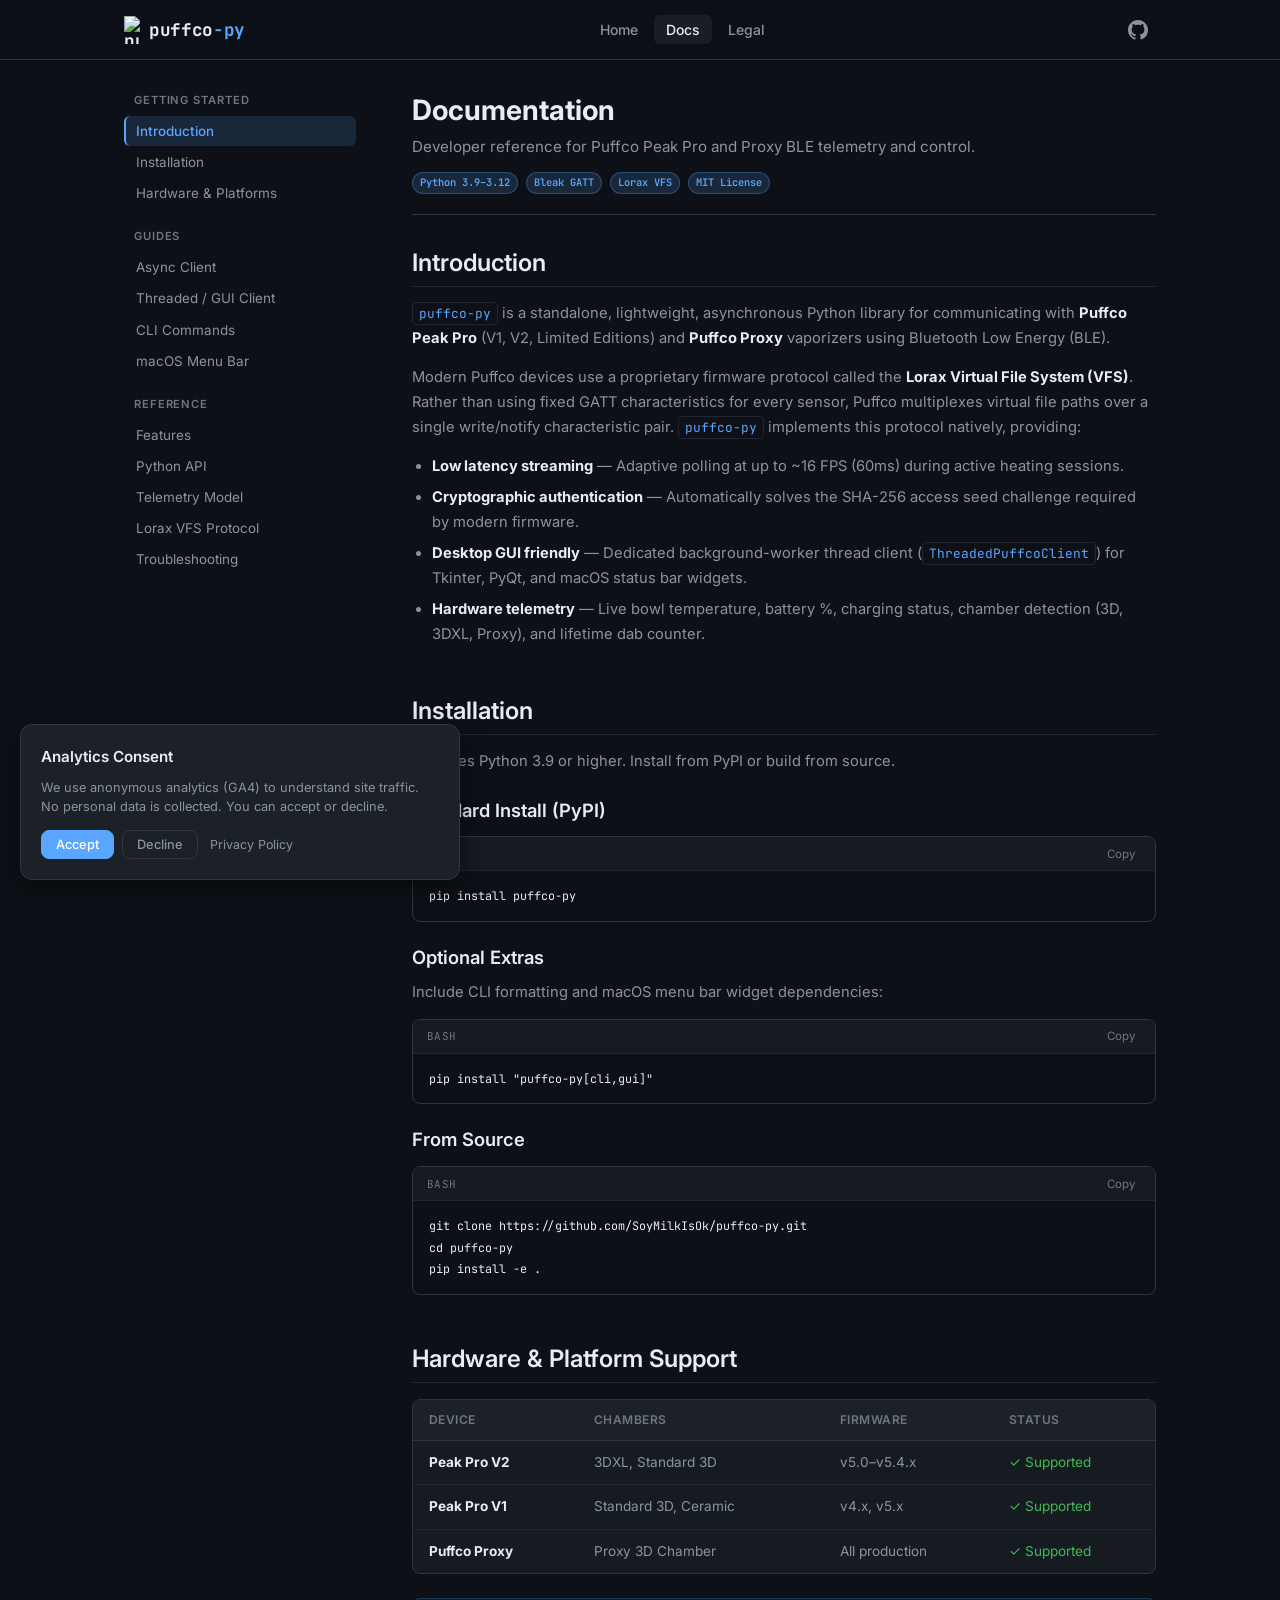
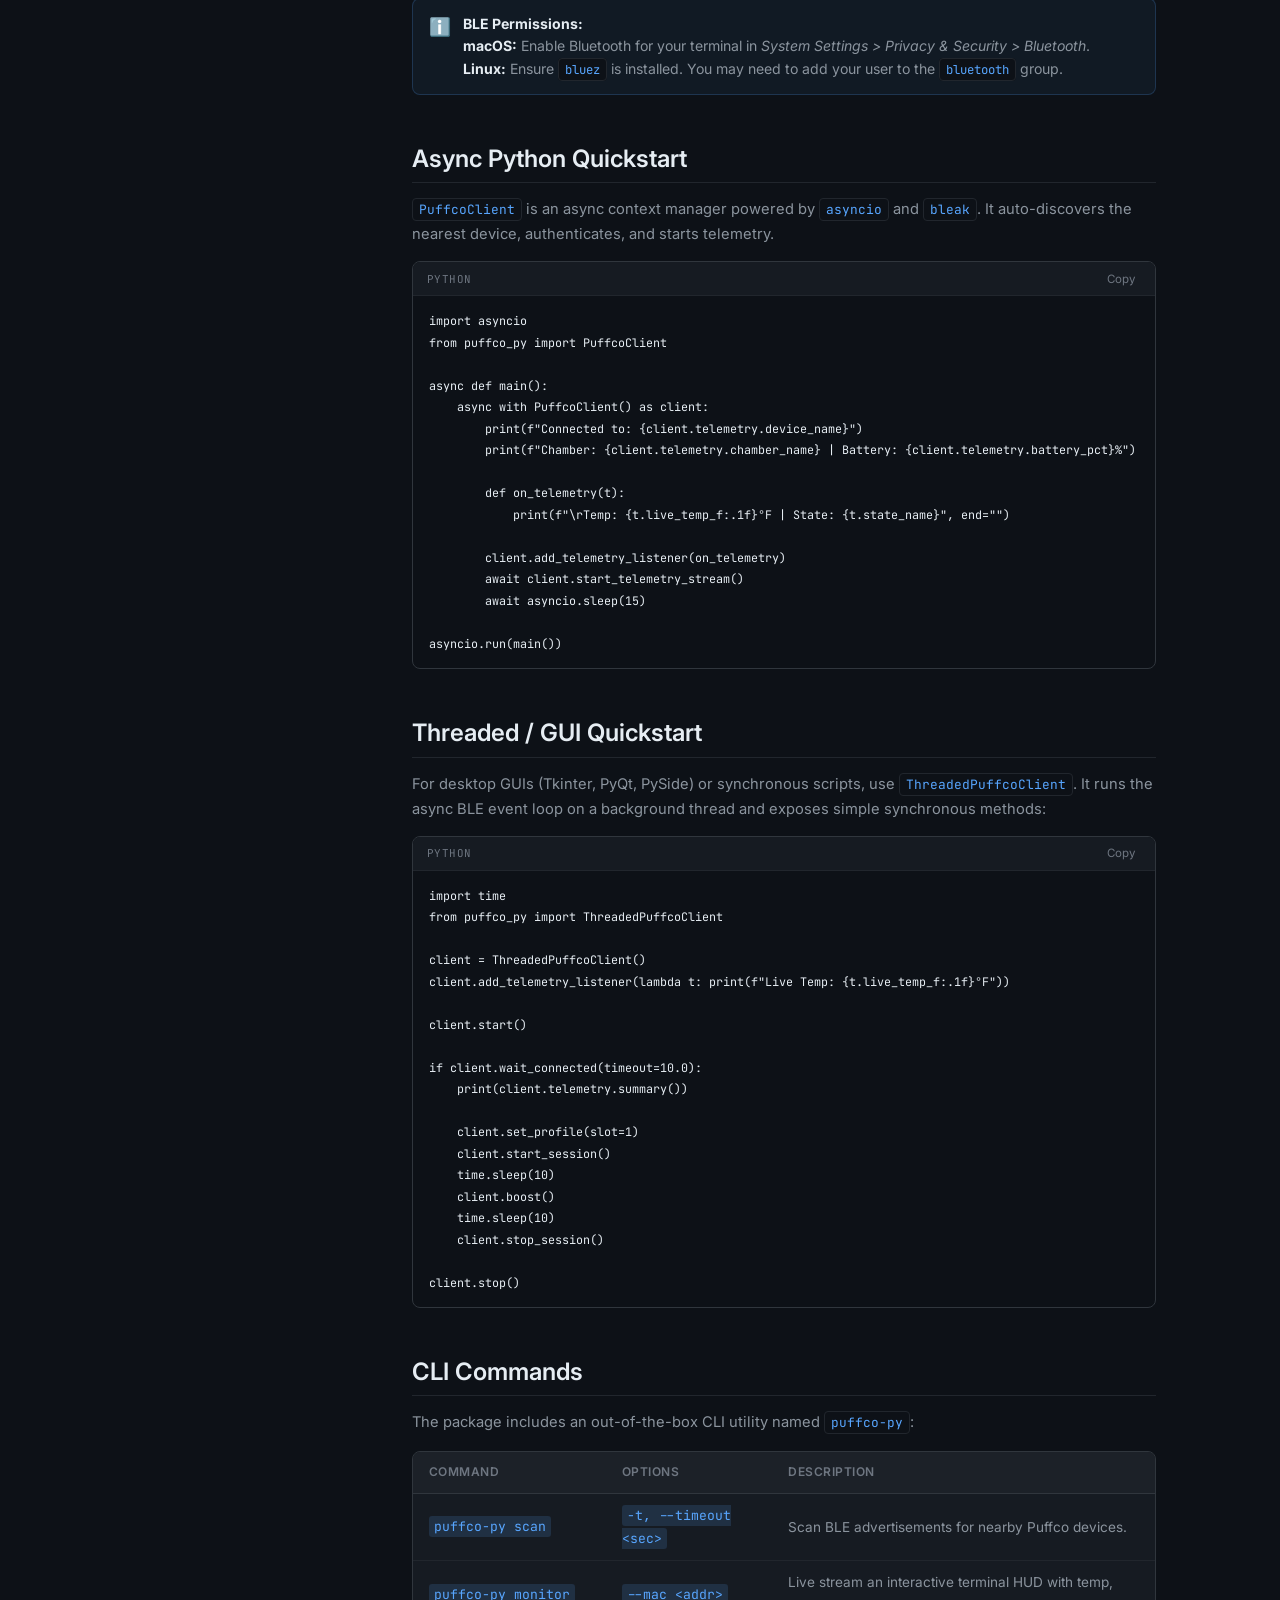
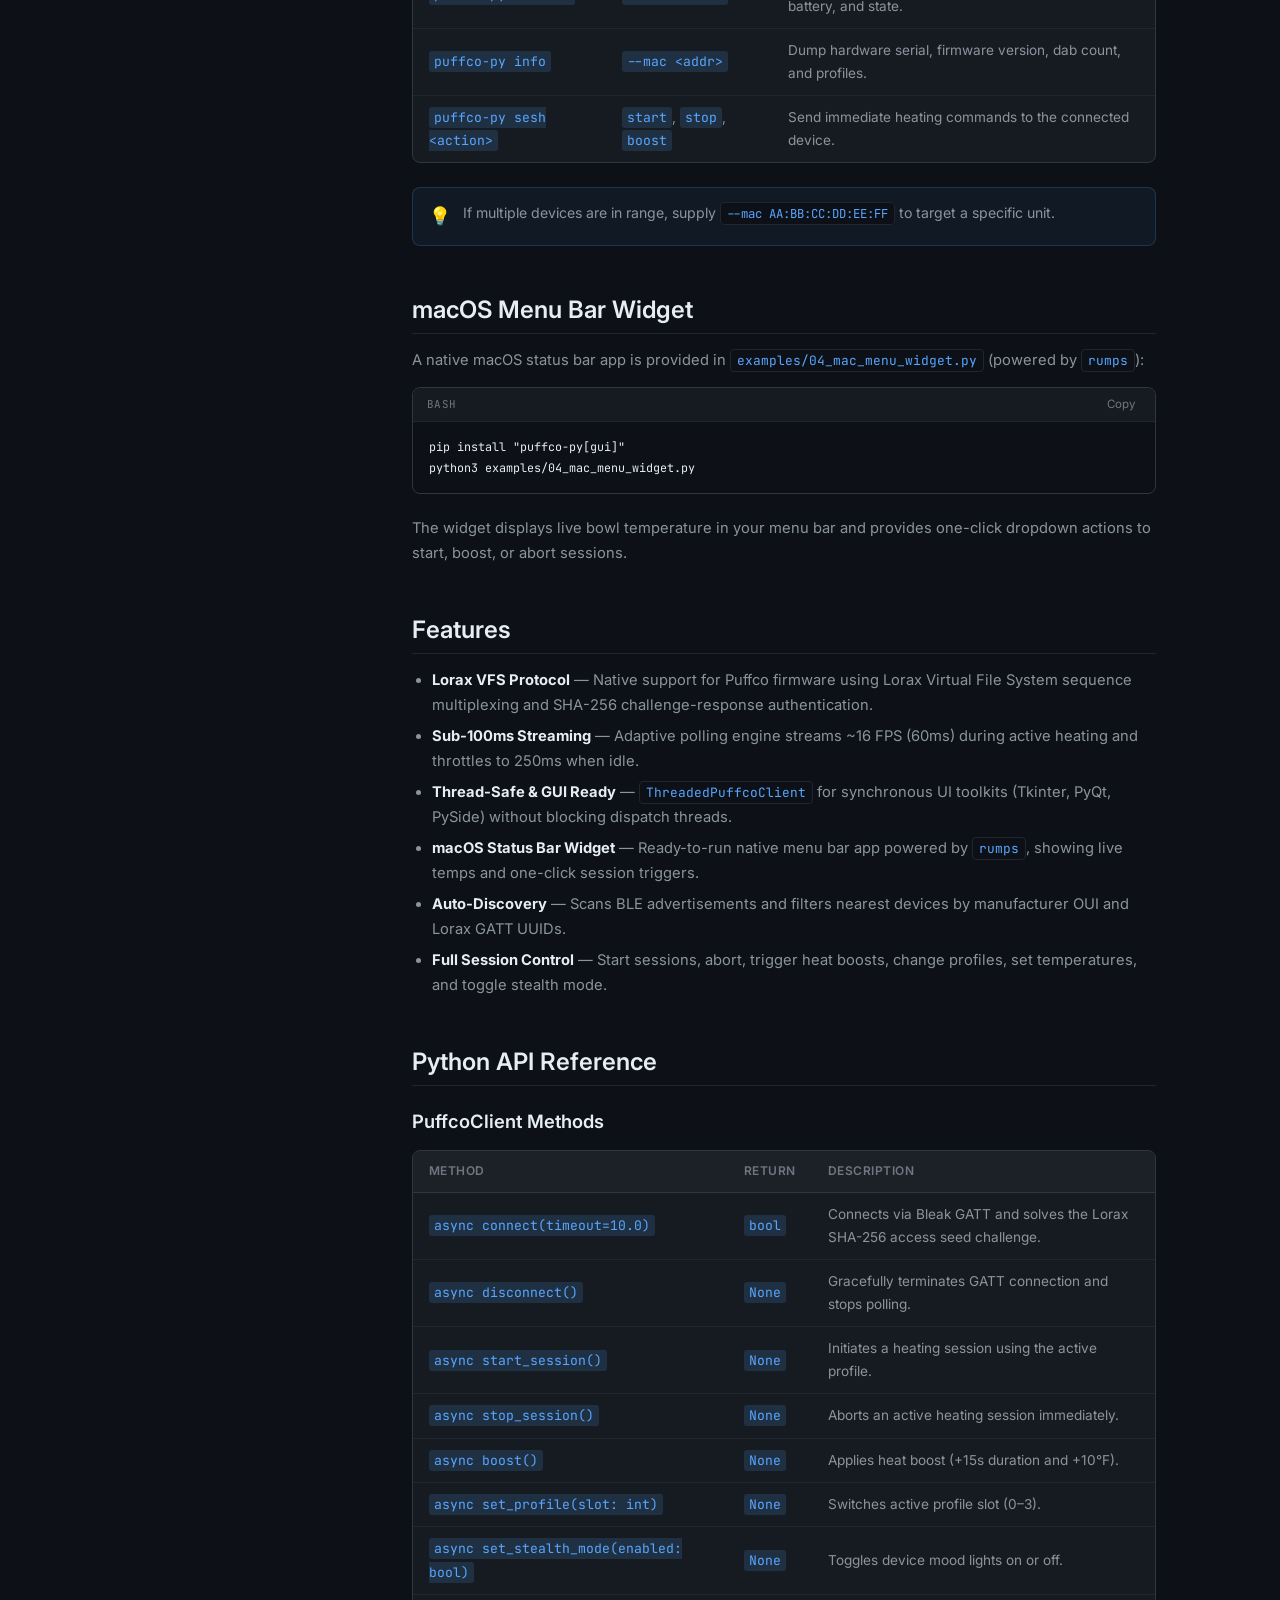
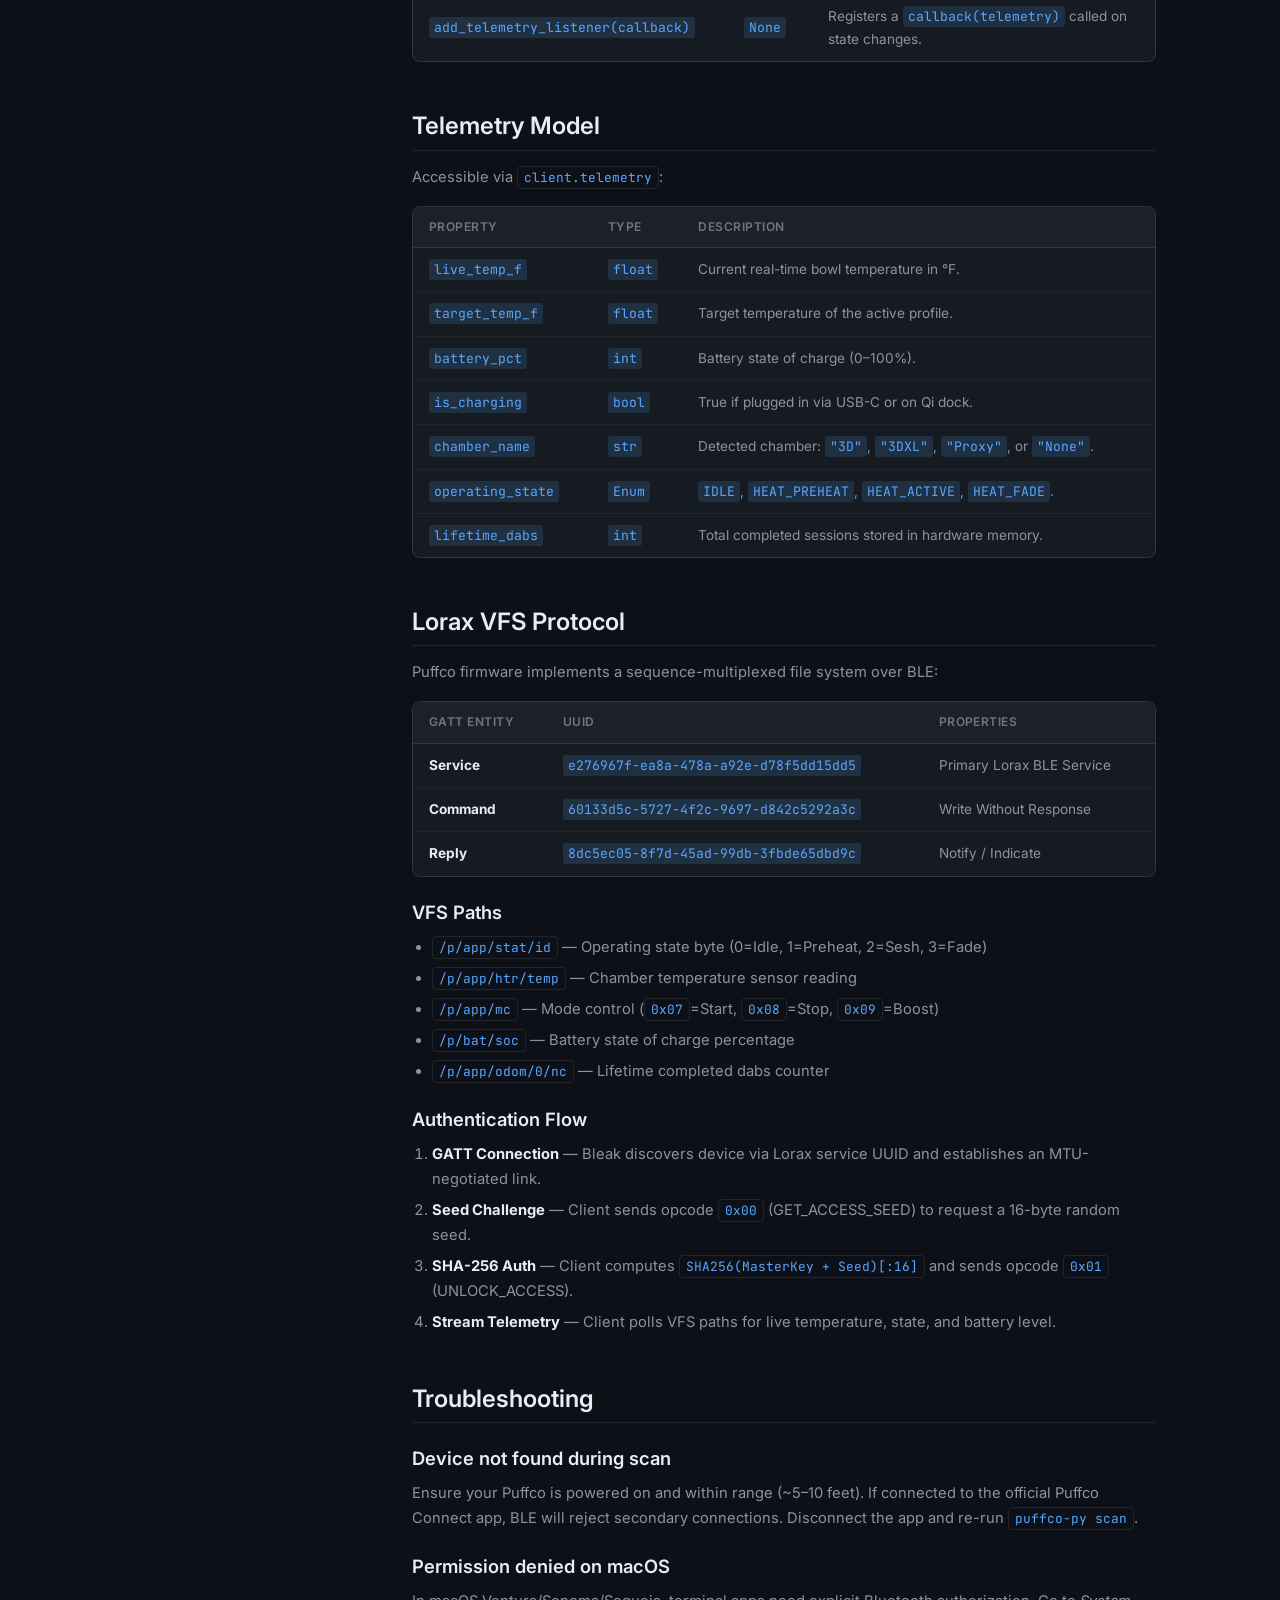
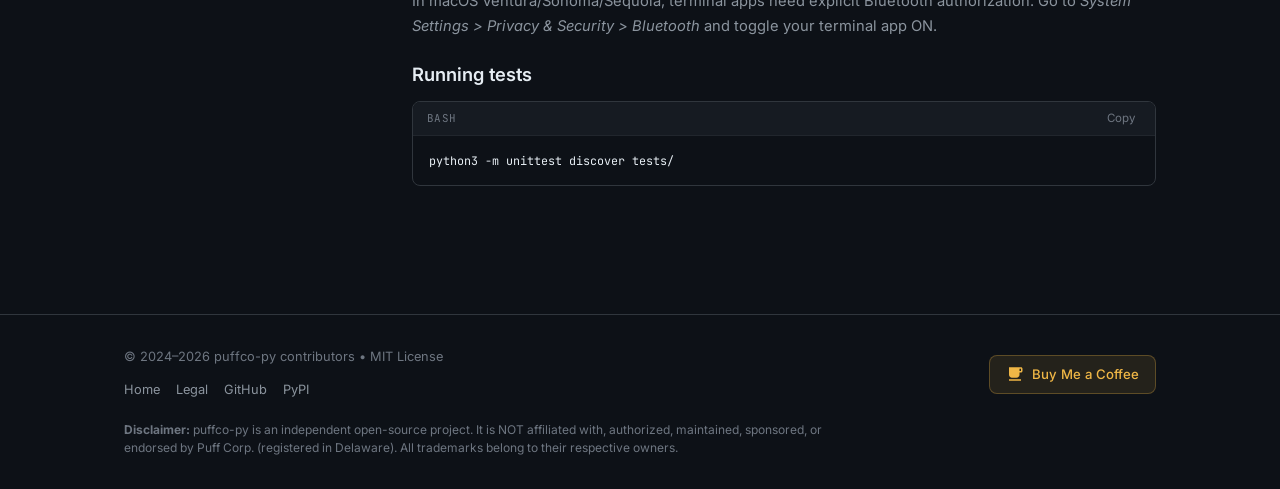
==== commit 43ff4158: "puffco_py" ====
--- a/site/docs.html
+++ b/site/docs.html
@@ -3,11 +3,11 @@
 <head>
   <meta charset="UTF-8">
   <meta name="viewport" content="width=device-width, initial-scale=1.0">
-  <title>Documentation — puffco-ble</title>
-  <meta name="description" content="Complete developer documentation, API reference, CLI manual, and protocol specs for puffco-ble.">
+  <title>Documentation — puffco-py</title>
+  <meta name="description" content="Complete developer documentation, API reference, CLI manual, and protocol specs for puffco-py.">
 
   <!-- Favicon -->
-  <link rel="icon" type="image/svg+xml" href="assets/img/puffco-ble.svg">
+  <link rel="icon" type="image/svg+xml" href="assets/img/puffco-py.svg">
 
   <!-- Google tag (gtag.js) -->
   <script async src="https://www.googletagmanager.com/gtag/js?id=G-HL07GGMKE1"></script>
@@ -29,8 +29,8 @@
   <header class="site-header">
     <div class="container nav-wrap">
       <a href="index.html" class="brand-logo" id="nav-brand">
-        <img src="assets/img/puffco-ble.svg" alt="puffco-ble" width="17" height="28">
-        <span>puffco<span class="accent">-ble</span></span>
+        <img src="assets/img/puffco-py.svg" alt="puffco-py" width="17" height="28">
+        <span>puffco<span class="accent">-py</span></span>
       </a>
 
       <ul class="nav-links" id="main-nav-links">
@@ -40,7 +40,7 @@
       </ul>
 
       <div class="nav-actions">
-        <a href="https://github.com/SoyMilkIsOk/puffco-ble" target="_blank" rel="noopener noreferrer" class="btn-github" title="View on GitHub">
+        <a href="https://github.com/SoyMilkIsOk/puffco-py" target="_blank" rel="noopener noreferrer" class="btn-github" title="View on GitHub">
           <svg width="20" height="20" viewBox="0 0 24 24" fill="currentColor">
             <path d="M12 0C5.37 0 0 5.37 0 12c0 5.31 3.435 9.795 8.205 11.385.6.105.825-.255.825-.57 0-.285-.015-1.23-.015-2.235-3.015.555-3.795-.735-4.035-1.41-.135-.345-.72-1.41-1.23-1.695-.42-.225-1.02-.78-.015-.795.945-.015 1.62.87 1.845 1.23 1.08 1.815 2.805 1.305 3.495.99.105-.78.42-1.305.765-1.605-2.67-.3-5.46-1.335-5.46-5.925 0-1.305.465-2.385 1.23-3.225-.12-.3-.54-1.53.12-3.18 0 0 1.005-.315 3.3 1.23.96-.27 1.98-.405 3-.405s2.04.135 3 .405c2.295-1.56 3.3-1.23 3.3-1.23.66 1.65.24 2.88.12 3.18.765.84 1.23 1.905 1.23 3.225 0 4.605-2.805 5.625-5.475 5.925.435.375.81 1.095.81 2.22 0 1.605-.015 2.895-.015 3.3 0 .315.225.69.825.57A12.02 12.02 0 0024 12c0-6.63-5.37-12-12-12z"/>
           </svg>
@@ -123,10 +123,10 @@
         <section class="docs-section" id="introduction">
           <h2>Introduction</h2>
           <p>
-            <code>puffco-ble</code> is a standalone, lightweight, asynchronous Python library for communicating with <strong>Puffco Peak Pro</strong> (V1, V2, Limited Editions) and <strong>Puffco Proxy</strong> vaporizers using Bluetooth Low Energy (BLE).
-          </p>
-          <p>
-            Modern Puffco devices use a proprietary firmware protocol called the <strong>Lorax Virtual File System (VFS)</strong>. Rather than using fixed GATT characteristics for every sensor, Puffco multiplexes virtual file paths over a single write/notify characteristic pair. <code>puffco-ble</code> implements this protocol natively, providing:
+            <code>puffco-py</code> is a standalone, lightweight, asynchronous Python library for communicating with <strong>Puffco Peak Pro</strong> (V1, V2, Limited Editions) and <strong>Puffco Proxy</strong> vaporizers using Bluetooth Low Energy (BLE).
+          </p>
+          <p>
+            Modern Puffco devices use a proprietary firmware protocol called the <strong>Lorax Virtual File System (VFS)</strong>. Rather than using fixed GATT characteristics for every sensor, Puffco multiplexes virtual file paths over a single write/notify characteristic pair. <code>puffco-py</code> implements this protocol natively, providing:
           </p>
           <ul>
             <li><strong>Low latency streaming</strong> — Adaptive polling at up to ~16 FPS (60ms) during active heating sessions.</li>
@@ -147,9 +147,9 @@
           <div class="code-block">
             <div class="code-header">
               <span class="code-lang-tag">bash</span>
-              <button class="btn-code-copy" data-copy="pip install puffco-ble">Copy</button>
-            </div>
-            <pre><code>pip install puffco-ble</code></pre>
+              <button class="btn-code-copy" data-copy="pip install puffco-py">Copy</button>
+            </div>
+            <pre><code>pip install puffco-py</code></pre>
           </div>
 
           <h3>Optional Extras</h3>
@@ -157,19 +157,19 @@
           <div class="code-block">
             <div class="code-header">
               <span class="code-lang-tag">bash</span>
-              <button class="btn-code-copy" data-copy='pip install "puffco-ble[cli,gui]"'>Copy</button>
-            </div>
-            <pre><code>pip install "puffco-ble[cli,gui]"</code></pre>
+              <button class="btn-code-copy" data-copy='pip install "puffco-py[cli,gui]"'>Copy</button>
+            </div>
+            <pre><code>pip install "puffco-py[cli,gui]"</code></pre>
           </div>
 
           <h3>From Source</h3>
           <div class="code-block">
             <div class="code-header">
               <span class="code-lang-tag">bash</span>
-              <button class="btn-code-copy" data-copy="git clone https://github.com/SoyMilkIsOk/puffco-ble.git&#10;cd puffco-ble&#10;pip install -e .">Copy</button>
-            </div>
-            <pre><code>git clone https://github.com/SoyMilkIsOk/puffco-ble.git
-cd puffco-ble
+              <button class="btn-code-copy" data-copy="git clone https://github.com/SoyMilkIsOk/puffco-py.git&#10;cd puffco-py&#10;pip install -e .">Copy</button>
+            </div>
+            <pre><code>git clone https://github.com/SoyMilkIsOk/puffco-py.git
+cd puffco-py
 pip install -e .</code></pre>
           </div>
         </section>
@@ -231,7 +231,7 @@
             <div class="code-header">
               <span class="code-lang-tag">python</span>
               <button class="btn-code-copy" data-copy='import asyncio
-from puffco_ble import PuffcoClient
+from puffco_py import PuffcoClient
 
 async def main():
     async with PuffcoClient() as client:
@@ -248,7 +248,7 @@
 asyncio.run(main())'>Copy</button>
             </div>
             <pre><code>import asyncio
-from puffco_ble import PuffcoClient
+from puffco_py import PuffcoClient
 
 async def main():
     async with PuffcoClient() as client:
@@ -277,7 +277,7 @@
             <div class="code-header">
               <span class="code-lang-tag">python</span>
               <button class="btn-code-copy" data-copy='import time
-from puffco_ble import ThreadedPuffcoClient
+from puffco_py import ThreadedPuffcoClient
 
 client = ThreadedPuffcoClient()
 client.add_telemetry_listener(lambda t: print(f"Live Temp: {t.live_temp_f:.1f}°F"))
@@ -297,7 +297,7 @@
 client.stop()'>Copy</button>
             </div>
             <pre><code>import time
-from puffco_ble import ThreadedPuffcoClient
+from puffco_py import ThreadedPuffcoClient
 
 client = ThreadedPuffcoClient()
 client.add_telemetry_listener(lambda t: print(f"Live Temp: {t.live_temp_f:.1f}°F"))
@@ -322,7 +322,7 @@
         <section class="docs-section" id="cli-guide">
           <h2>CLI Commands</h2>
           <p>
-            The package includes an out-of-the-box CLI utility named <code>puffco-ble</code>:
+            The package includes an out-of-the-box CLI utility named <code>puffco-py</code>:
           </p>
 
           <div class="api-table-wrapper">
@@ -336,22 +336,22 @@
               </thead>
               <tbody>
                 <tr>
-                  <td><code>puffco-ble scan</code></td>
+                  <td><code>puffco-py scan</code></td>
                   <td><code>-t, --timeout &lt;sec&gt;</code></td>
                   <td>Scan BLE advertisements for nearby Puffco devices.</td>
                 </tr>
                 <tr>
-                  <td><code>puffco-ble monitor</code></td>
+                  <td><code>puffco-py monitor</code></td>
                   <td><code>--mac &lt;addr&gt;</code></td>
                   <td>Live stream an interactive terminal HUD with temp, battery, and state.</td>
                 </tr>
                 <tr>
-                  <td><code>puffco-ble info</code></td>
+                  <td><code>puffco-py info</code></td>
                   <td><code>--mac &lt;addr&gt;</code></td>
                   <td>Dump hardware serial, firmware version, dab count, and profiles.</td>
                 </tr>
                 <tr>
-                  <td><code>puffco-ble sesh &lt;action&gt;</code></td>
+                  <td><code>puffco-py sesh &lt;action&gt;</code></td>
                   <td><code>start</code>, <code>stop</code>, <code>boost</code></td>
                   <td>Send immediate heating commands to the connected device.</td>
                 </tr>
@@ -376,9 +376,9 @@
           <div class="code-block">
             <div class="code-header">
               <span class="code-lang-tag">bash</span>
-              <button class="btn-code-copy" data-copy='pip install "puffco-ble[gui]"&#10;python3 examples/04_mac_menu_widget.py'>Copy</button>
-            </div>
-            <pre><code>pip install "puffco-ble[gui]"
+              <button class="btn-code-copy" data-copy='pip install "puffco-py[gui]"&#10;python3 examples/04_mac_menu_widget.py'>Copy</button>
+            </div>
+            <pre><code>pip install "puffco-py[gui]"
 python3 examples/04_mac_menu_widget.py</code></pre>
           </div>
           <p>
@@ -572,7 +572,7 @@
 
           <h3>Device not found during scan</h3>
           <p>
-            Ensure your Puffco is powered on and within range (~5–10 feet). If connected to the official Puffco Connect app, BLE will reject secondary connections. Disconnect the app and re-run <code>puffco-ble scan</code>.
+            Ensure your Puffco is powered on and within range (~5–10 feet). If connected to the official Puffco Connect app, BLE will reject secondary connections. Disconnect the app and re-run <code>puffco-py scan</code>.
           </p>
 
           <h3>Permission denied on macOS</h3>
@@ -599,12 +599,12 @@
     <div class="container">
       <div class="footer-content">
         <div class="footer-left">
-          <div class="footer-copy">&copy; 2024–2026 puffco-ble contributors &bull; MIT License</div>
+          <div class="footer-copy">&copy; 2024–2026 puffco-py contributors &bull; MIT License</div>
           <ul class="footer-links">
             <li><a href="index.html" class="footer-link">Home</a></li>
             <li><a href="legal.html" class="footer-link">Legal</a></li>
-            <li><a href="https://github.com/SoyMilkIsOk/puffco-ble" target="_blank" rel="noopener noreferrer" class="footer-link">GitHub</a></li>
-            <li><a href="https://pypi.org/project/puffco-ble/" target="_blank" rel="noopener noreferrer" class="footer-link">PyPI</a></li>
+            <li><a href="https://github.com/SoyMilkIsOk/puffco-py" target="_blank" rel="noopener noreferrer" class="footer-link">GitHub</a></li>
+            <li><a href="https://pypi.org/project/puffco-py/" target="_blank" rel="noopener noreferrer" class="footer-link">PyPI</a></li>
           </ul>
         </div>
         <div class="footer-right">
@@ -617,7 +617,7 @@
         </div>
       </div>
       <p class="footer-disclaimer">
-        <strong>Disclaimer:</strong> puffco-ble is an independent open-source project. It is NOT affiliated with, authorized, maintained, sponsored, or endorsed by Puff Corp. (registered in Delaware). All trademarks belong to their respective owners.
+        <strong>Disclaimer:</strong> puffco-py is an independent open-source project. It is NOT affiliated with, authorized, maintained, sponsored, or endorsed by Puff Corp. (registered in Delaware). All trademarks belong to their respective owners.
       </p>
     </div>
   </footer>
--- a/site/assets/css/main.css
+++ b/site/assets/css/main.css
@@ -1,5 +1,5 @@
 /* ==========================================================================
-   PUFFCO-BLE DESIGN SYSTEM (main.css)
+   PUFFCO-PY DESIGN SYSTEM (main.css)
    Clean Developer Tool Aesthetic — Dark Slate, Monochrome Blue Accent
    ========================================================================== */
 
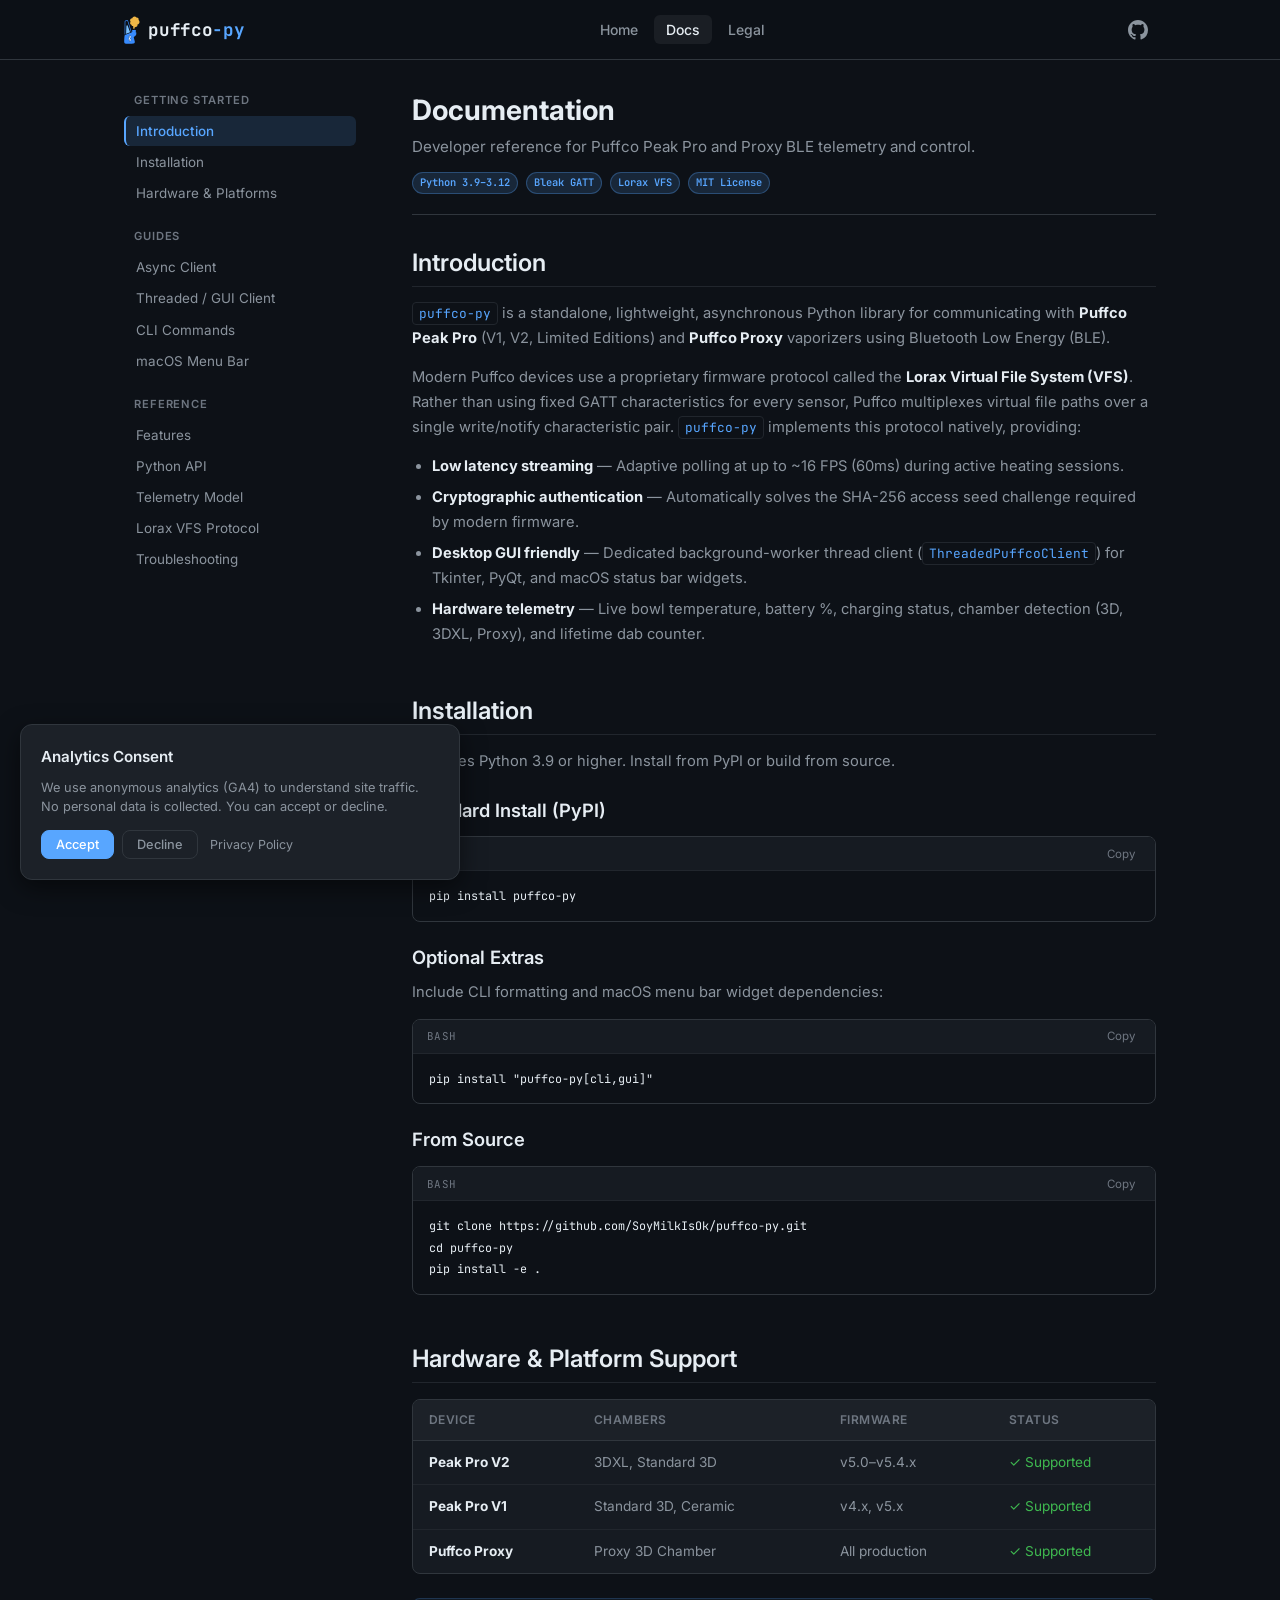
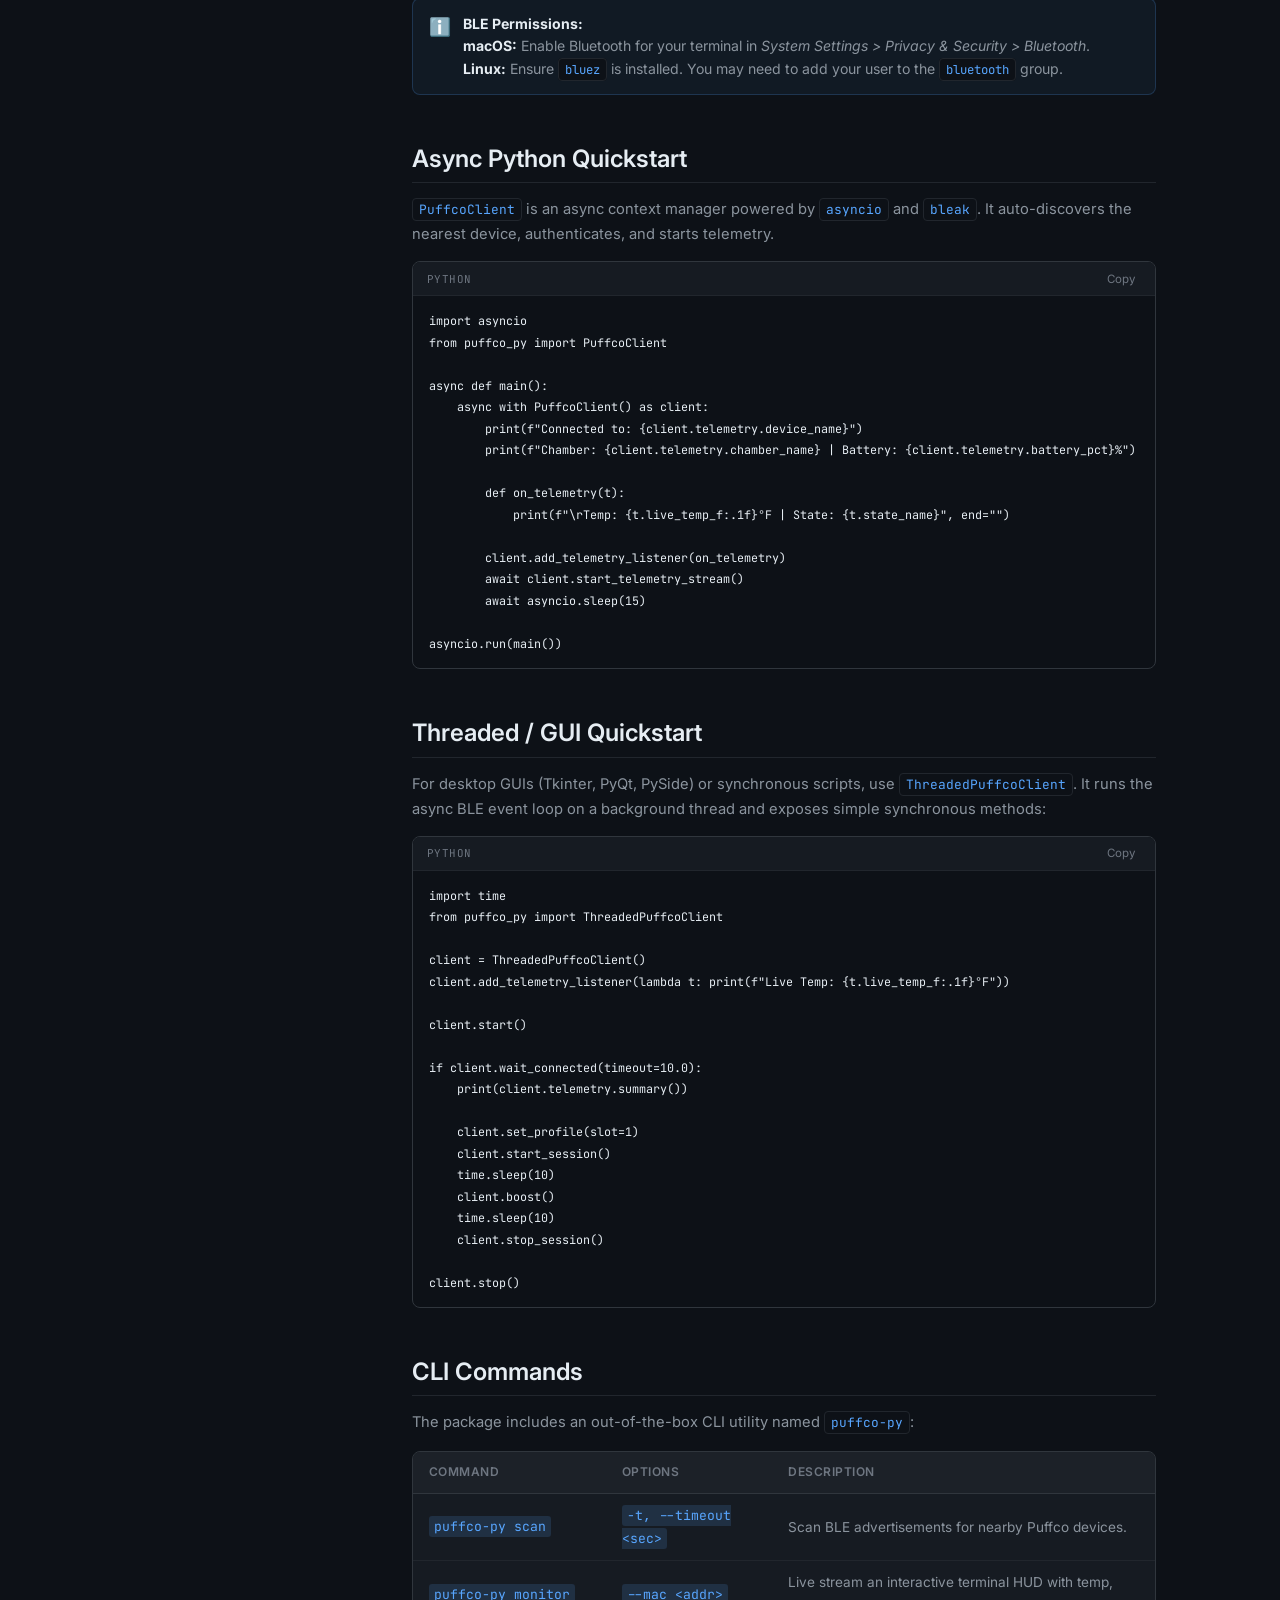
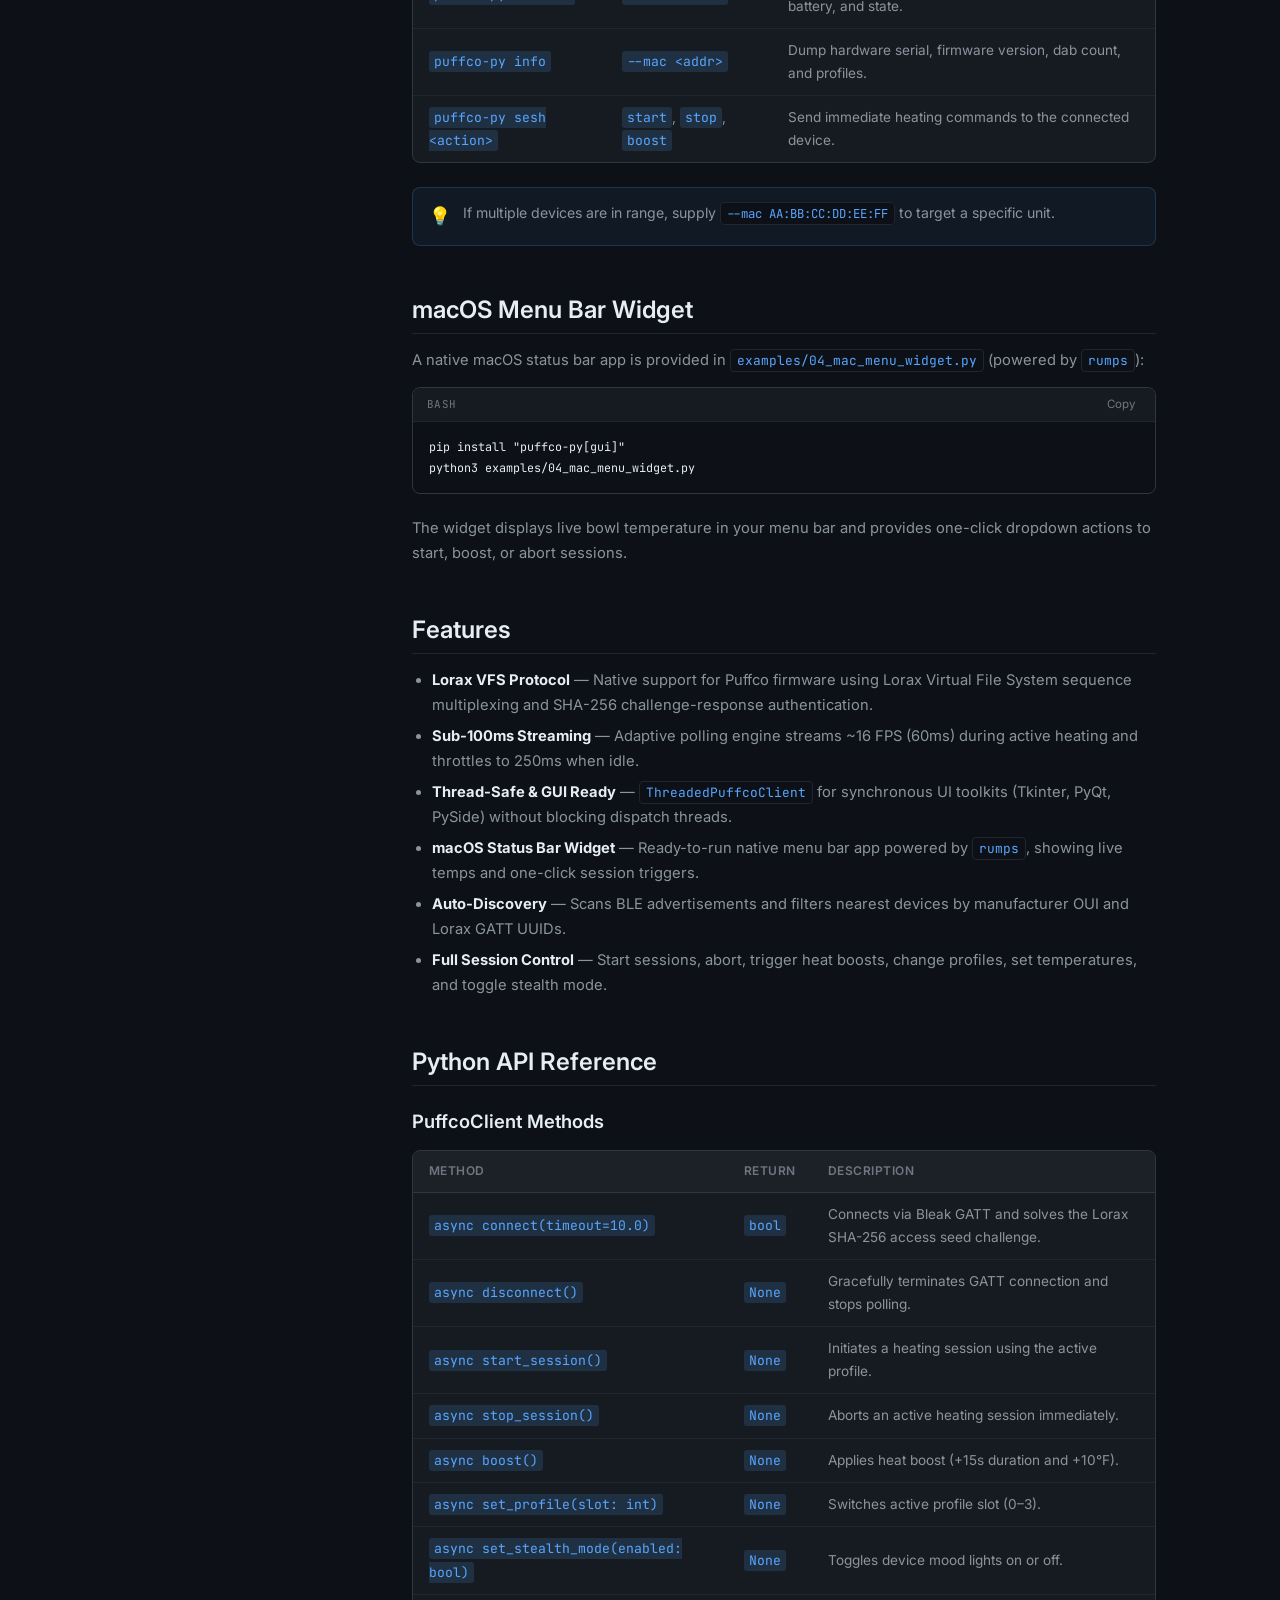
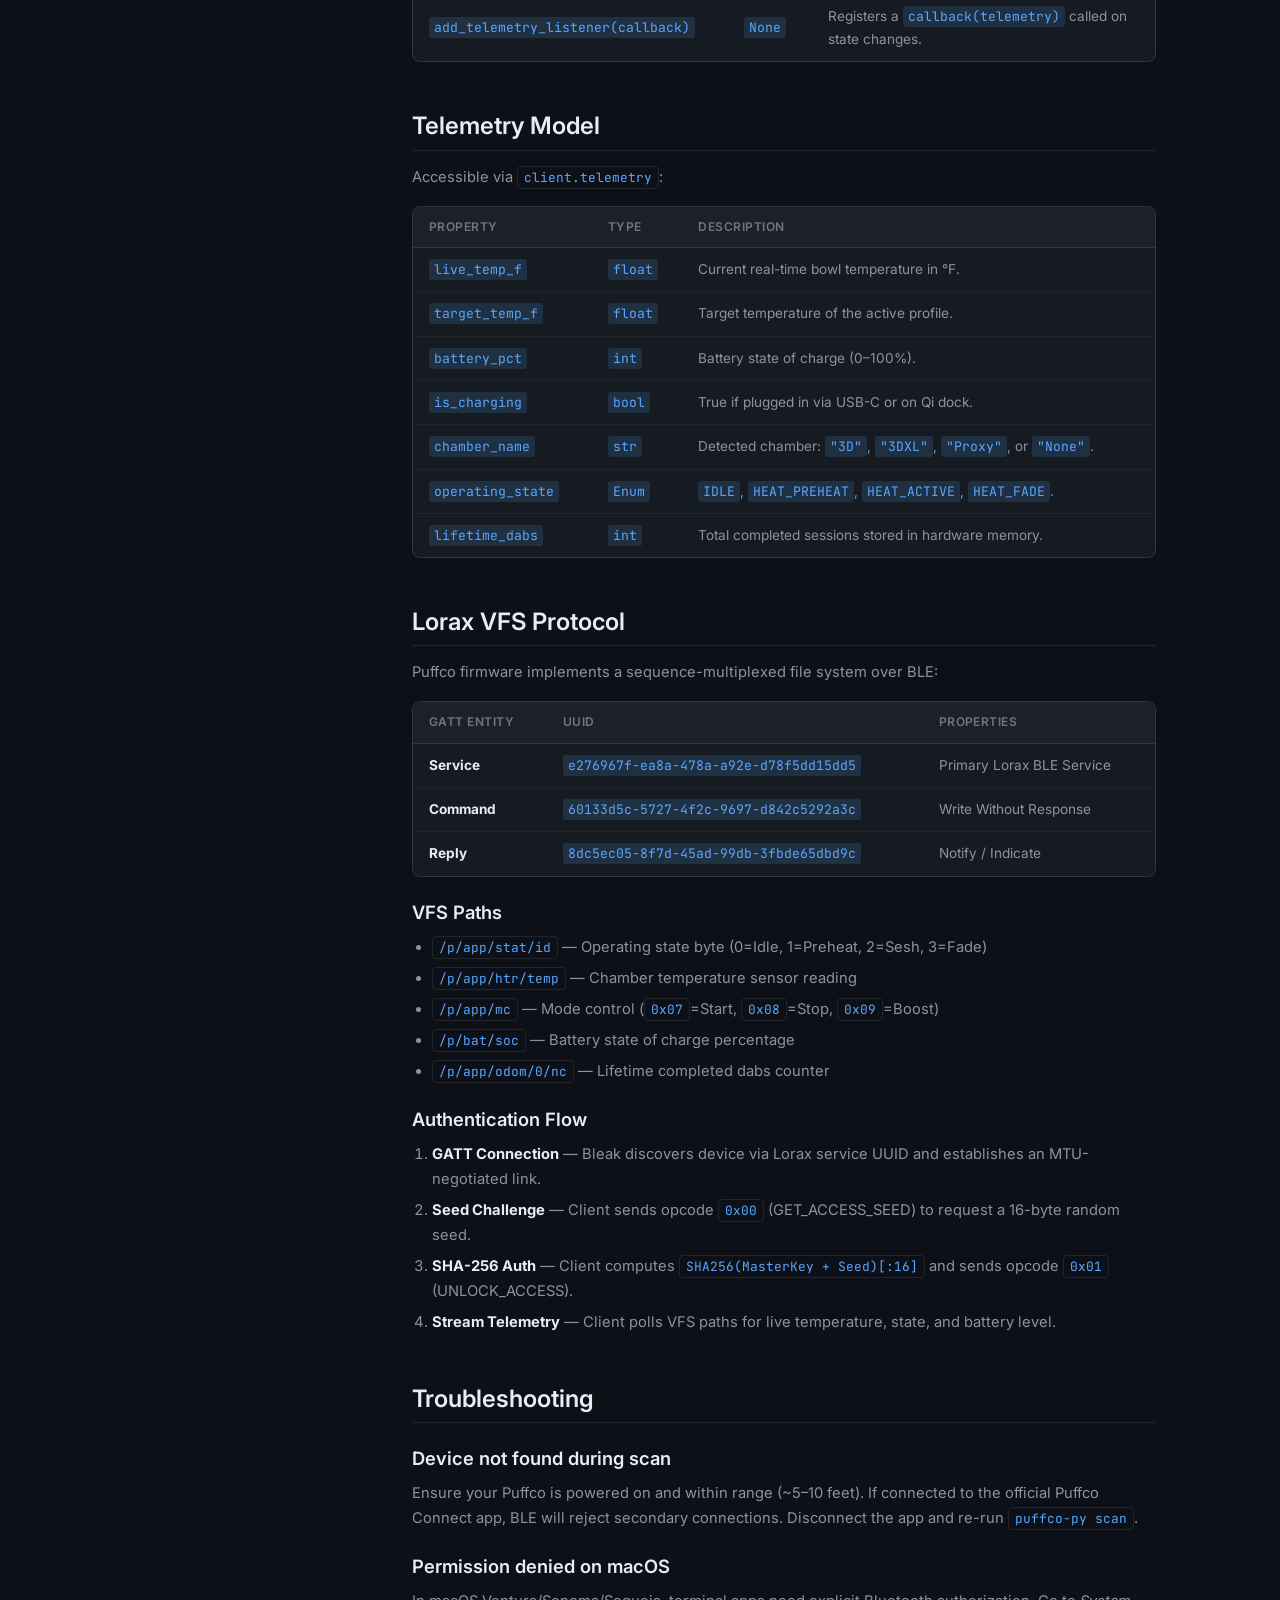
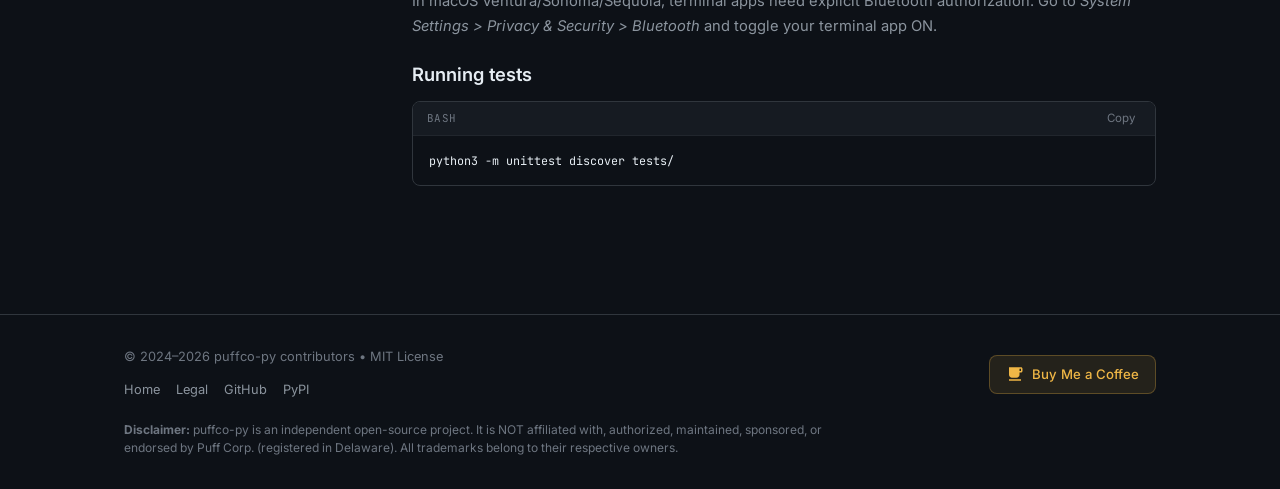
==== commit ac5867d0: "chore: update Buy Me a Coffee username and button cursor style" ====
--- a/site/docs.html
+++ b/site/docs.html
@@ -608,7 +608,7 @@
           </ul>
         </div>
         <div class="footer-right">
-          <a href="https://buymeacoffee.com/soymilk" target="_blank" rel="noopener noreferrer" class="btn-coffee" id="footer-btn-coffee">
+          <a href="https://buymeacoffee.com/SoyMilkIsOk" target="_blank" rel="noopener noreferrer" class="btn-coffee" id="footer-btn-coffee">
             <svg width="18" height="18" viewBox="0 0 24 24" fill="currentColor">
               <path d="M20 3H4v10c0 2.21 1.79 4 4 4h6c2.21 0 4-1.79 4-4v-3h2c1.1 0 2-.9 2-2V5c0-1.1-.9-2-2-2zm0 5h-2V5h2v3zM4 19h16v2H4z"/>
             </svg>
--- a/site/assets/css/main.css
+++ b/site/assets/css/main.css
@@ -465,6 +465,7 @@
   text-decoration: none;
   transition: all var(--transition-fast);
   white-space: nowrap;
+  cursor: pointer;
 }
 
 .btn-coffee:hover {
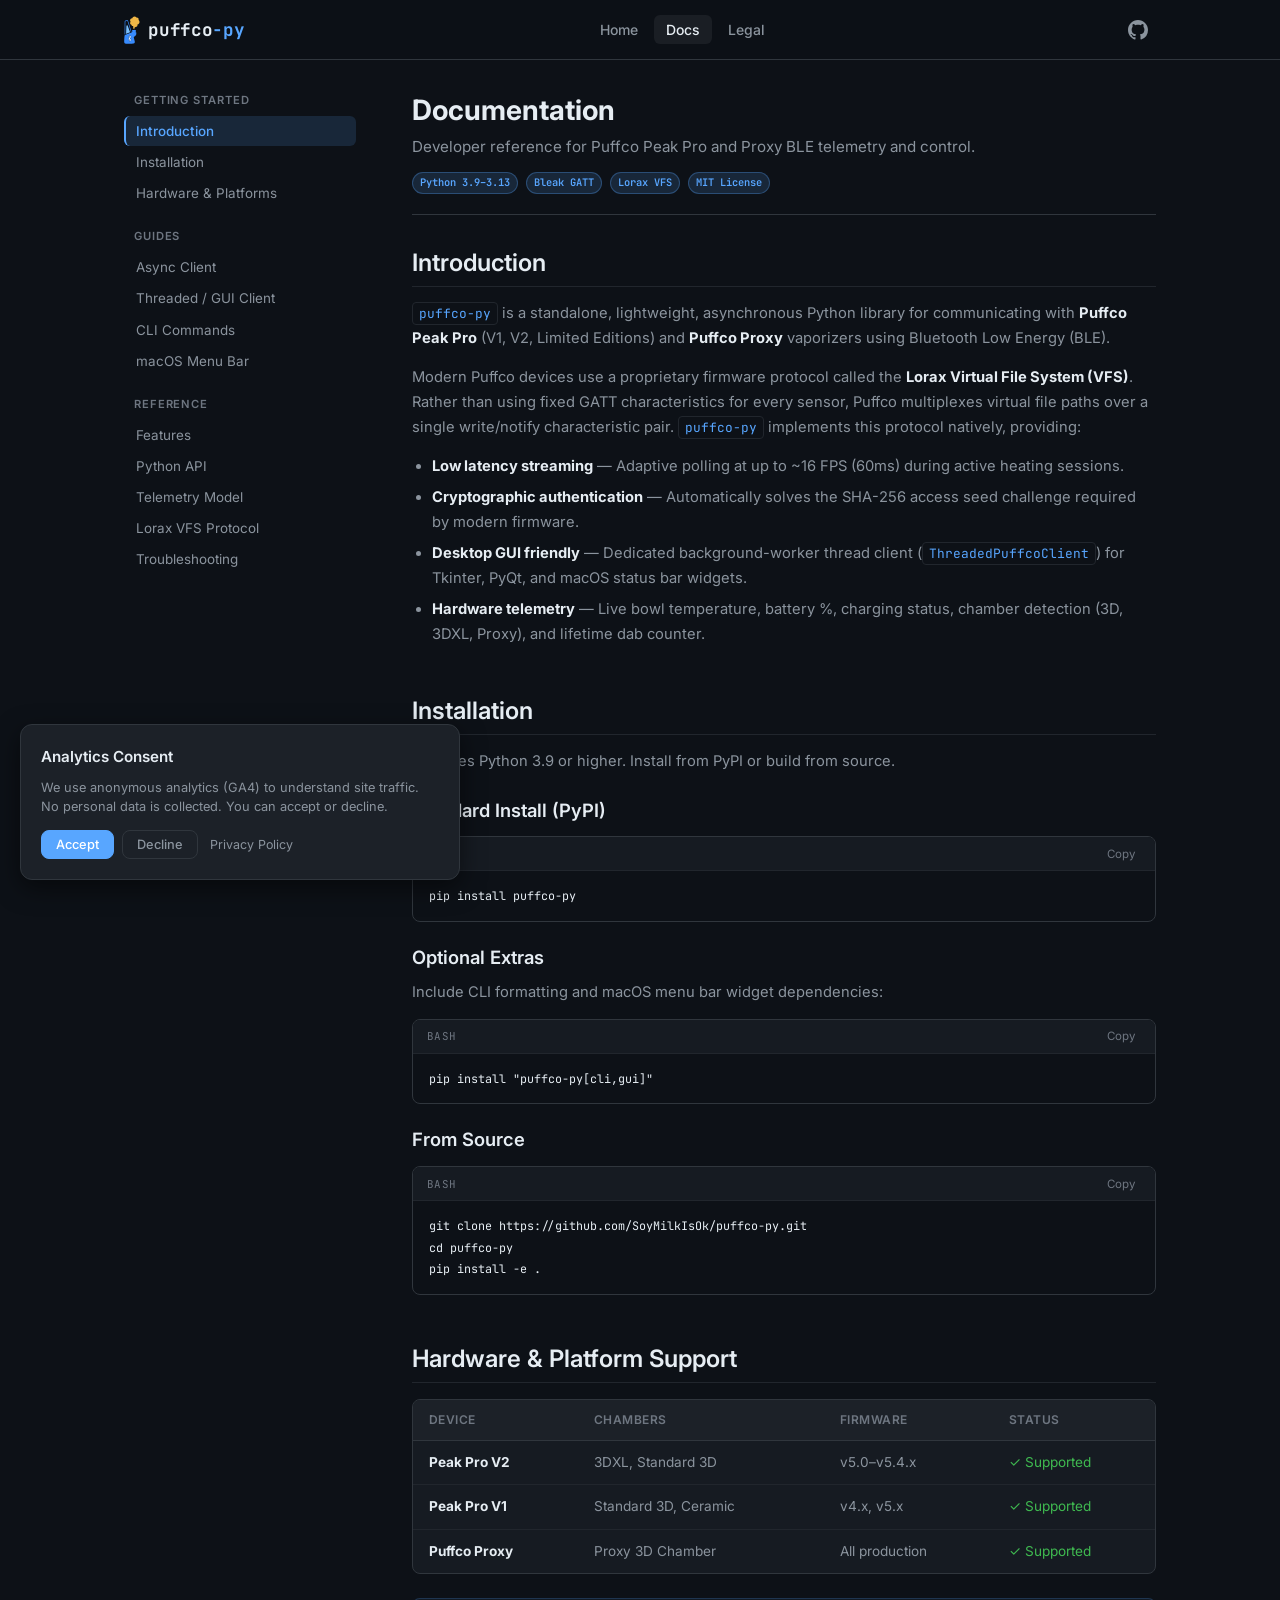
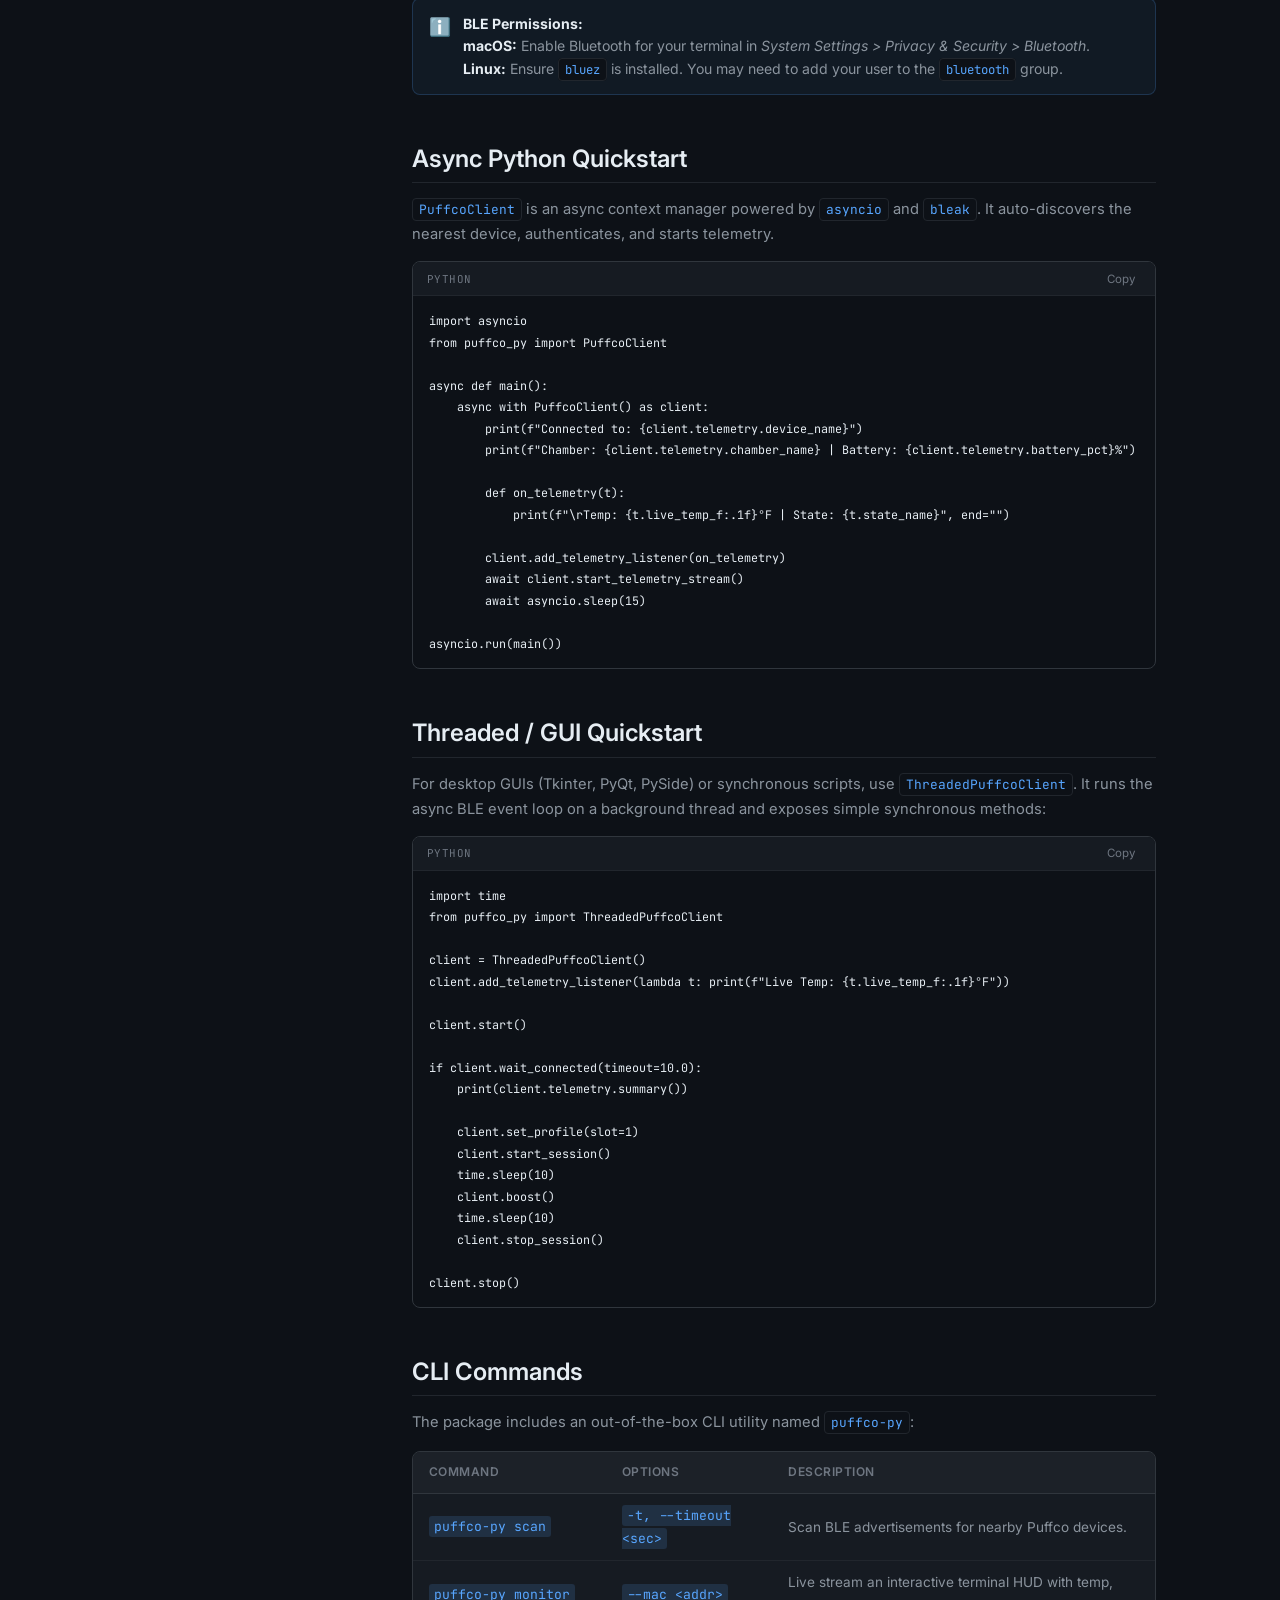
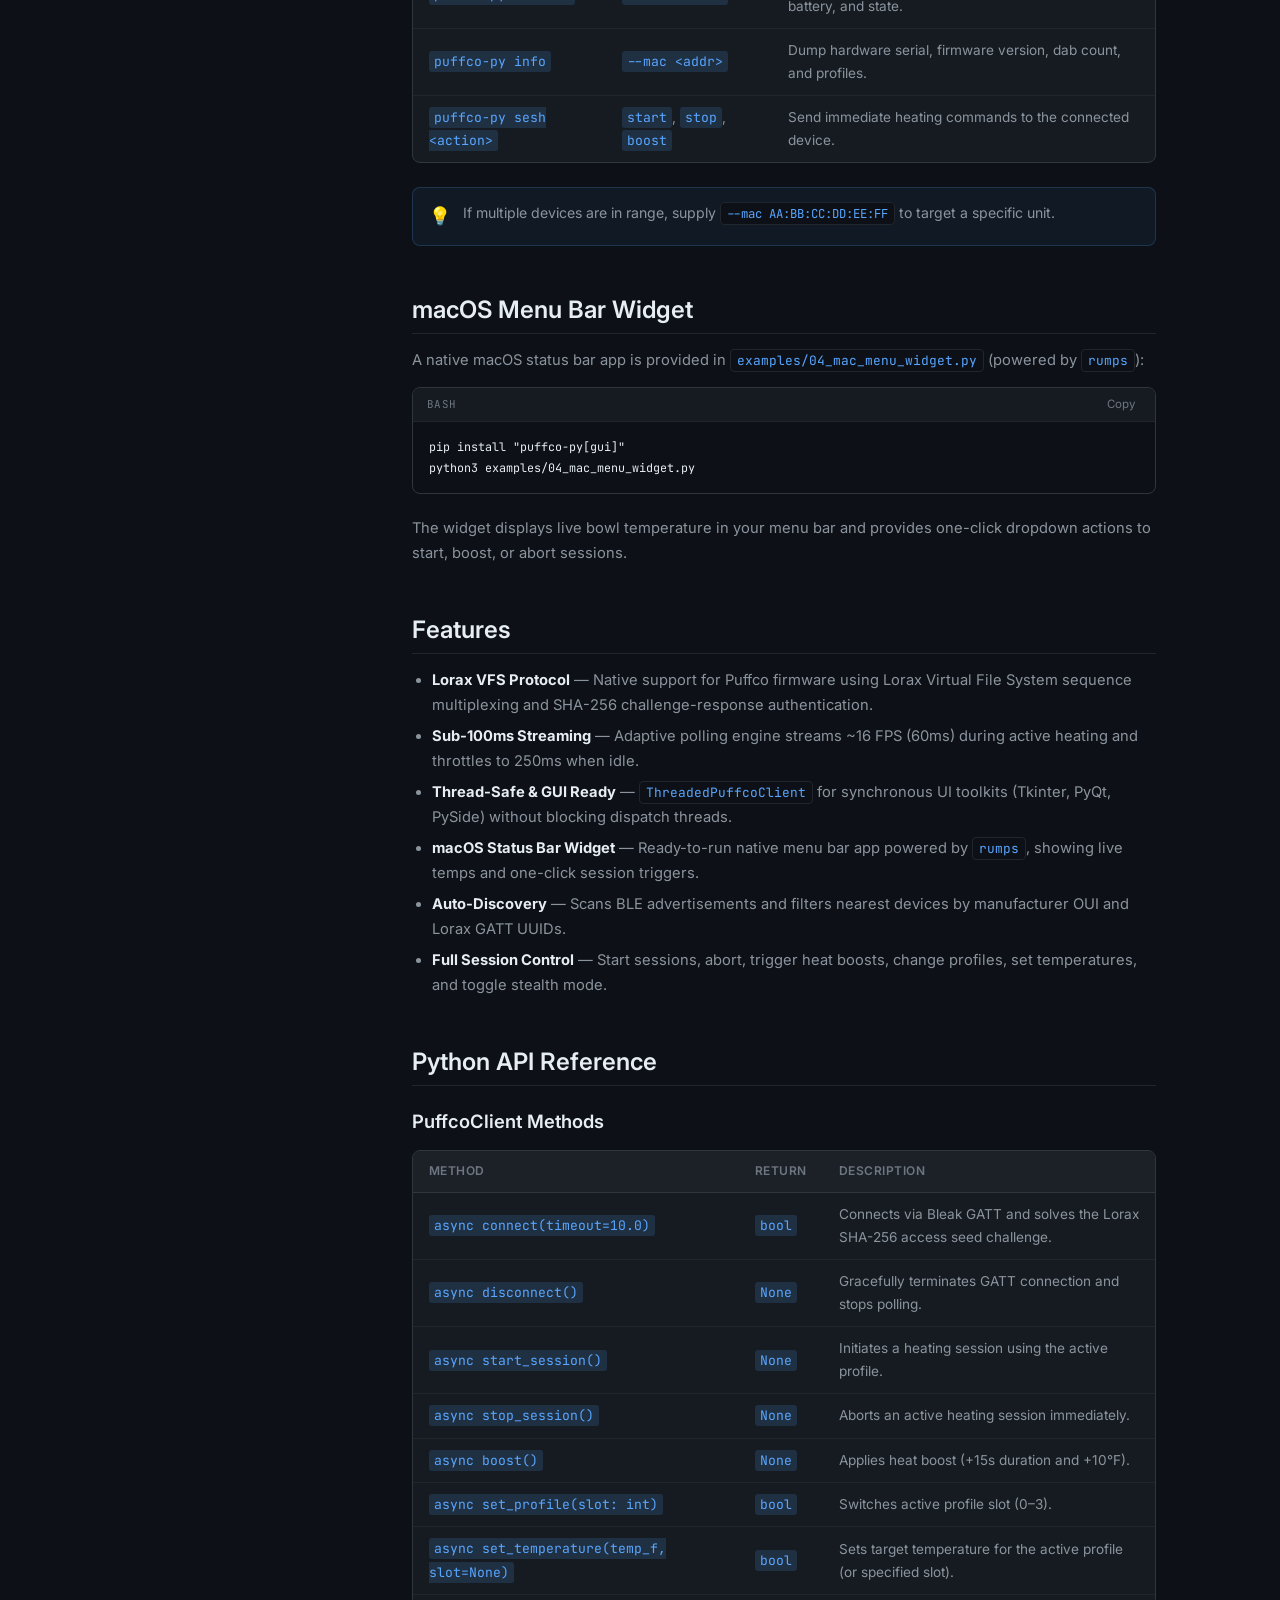
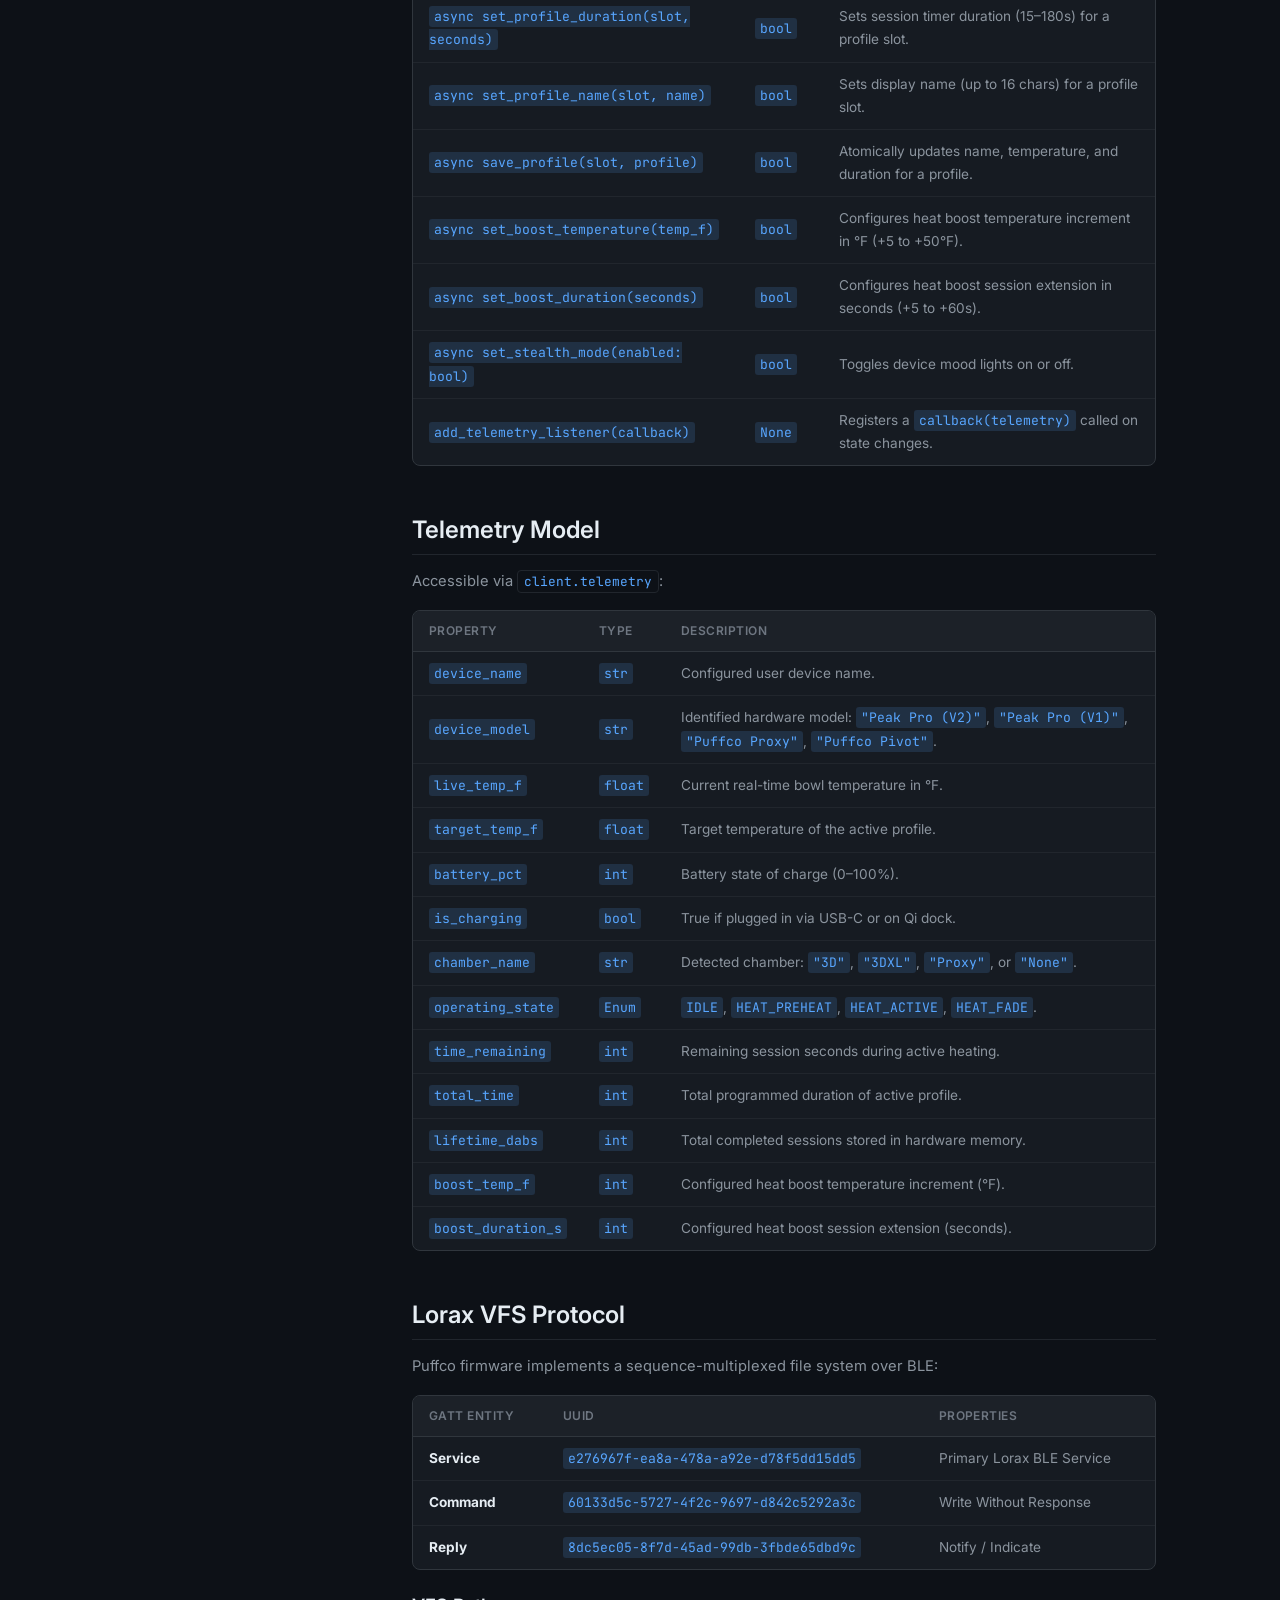
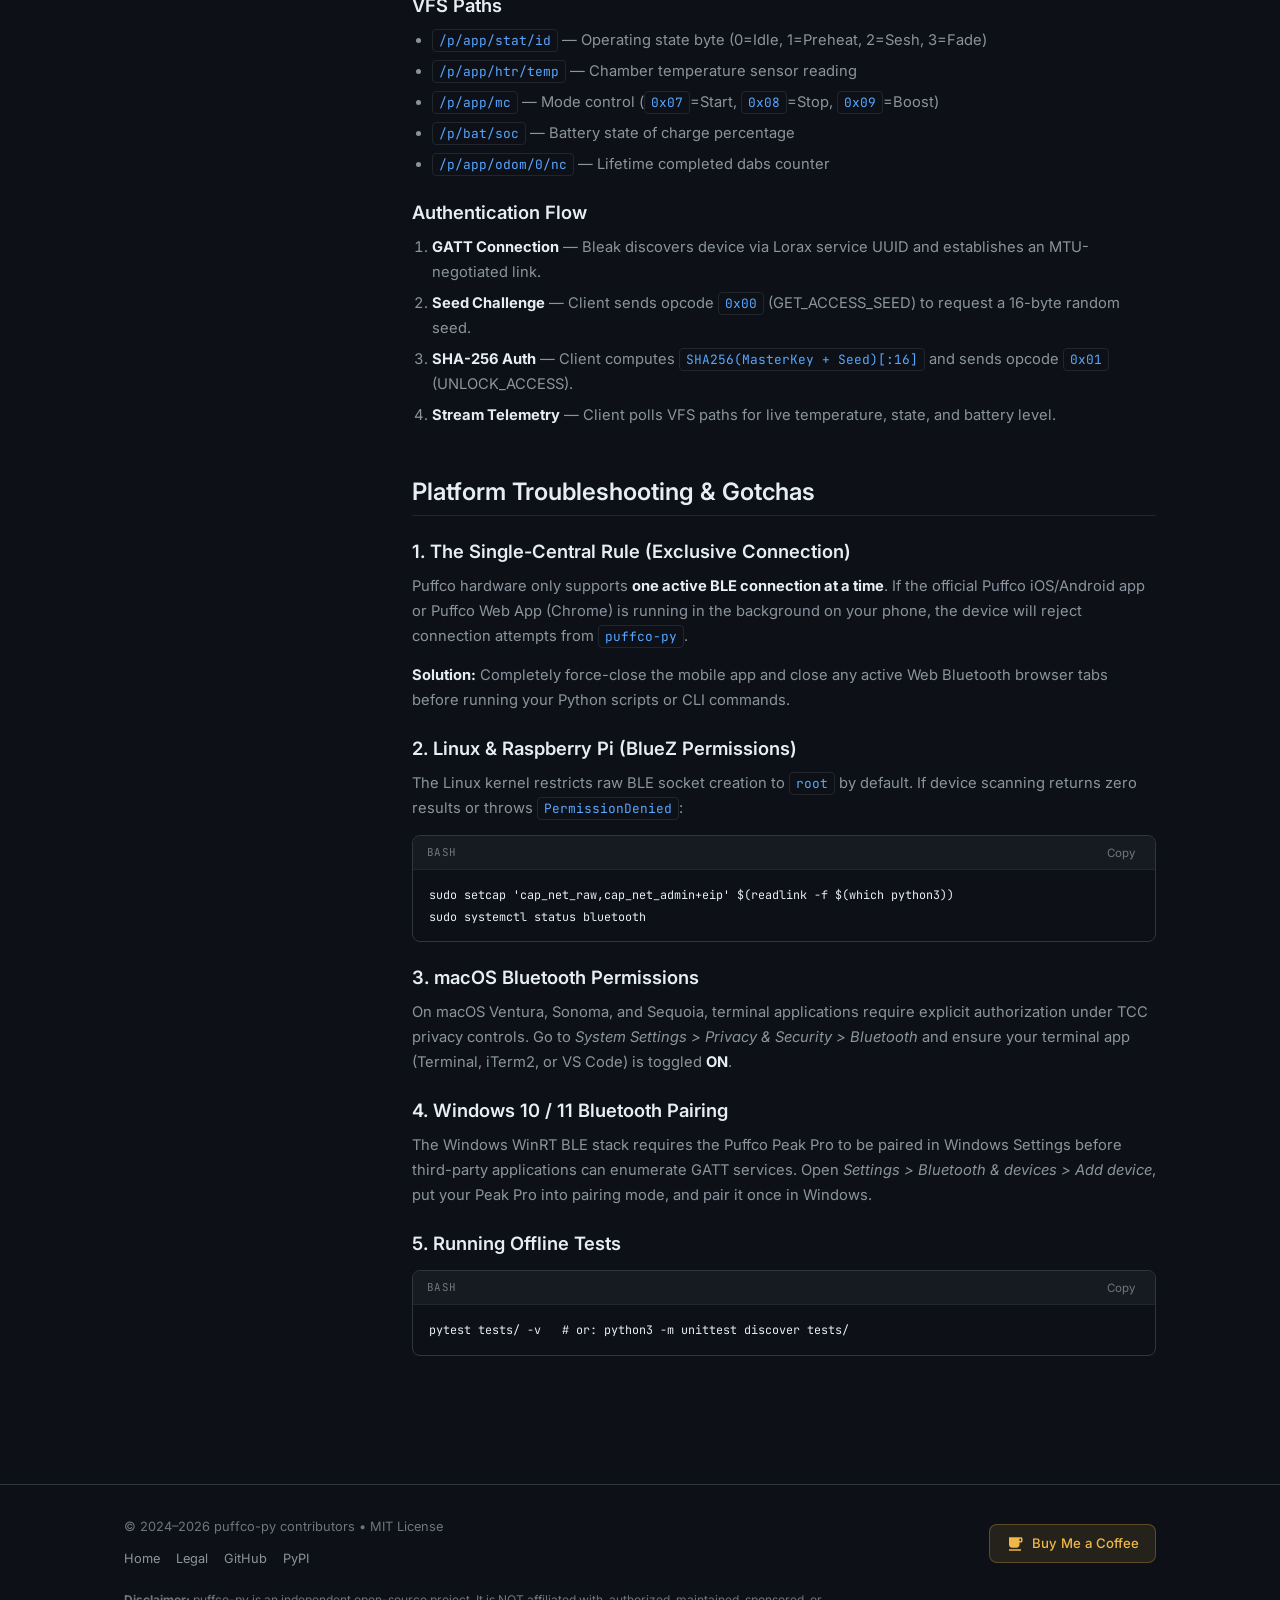
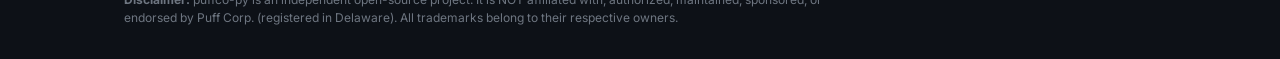
==== commit d1ce0ee6: "feat: add documentation, Home Assistant/FastAPI examples, and core client telemetry enhancements" ====
--- a/site/docs.html
+++ b/site/docs.html
@@ -112,7 +112,7 @@
             Developer reference for Puffco Peak Pro and Proxy BLE telemetry and control.
           </p>
           <div class="docs-badge-row">
-            <span class="brand-badge">Python 3.9–3.12</span>
+            <span class="brand-badge">Python 3.9–3.13</span>
             <span class="brand-badge">Bleak GATT</span>
             <span class="brand-badge">Lorax VFS</span>
             <span class="brand-badge">MIT License</span>
@@ -440,12 +440,42 @@
                 </tr>
                 <tr>
                   <td><code>async set_profile(slot: int)</code></td>
-                  <td><code>None</code></td>
+                  <td><code>bool</code></td>
                   <td>Switches active profile slot (0–3).</td>
                 </tr>
                 <tr>
+                  <td><code>async set_temperature(temp_f, slot=None)</code></td>
+                  <td><code>bool</code></td>
+                  <td>Sets target temperature for the active profile (or specified slot).</td>
+                </tr>
+                <tr>
+                  <td><code>async set_profile_duration(slot, seconds)</code></td>
+                  <td><code>bool</code></td>
+                  <td>Sets session timer duration (15–180s) for a profile slot.</td>
+                </tr>
+                <tr>
+                  <td><code>async set_profile_name(slot, name)</code></td>
+                  <td><code>bool</code></td>
+                  <td>Sets display name (up to 16 chars) for a profile slot.</td>
+                </tr>
+                <tr>
+                  <td><code>async save_profile(slot, profile)</code></td>
+                  <td><code>bool</code></td>
+                  <td>Atomically updates name, temperature, and duration for a profile.</td>
+                </tr>
+                <tr>
+                  <td><code>async set_boost_temperature(temp_f)</code></td>
+                  <td><code>bool</code></td>
+                  <td>Configures heat boost temperature increment in °F (+5 to +50°F).</td>
+                </tr>
+                <tr>
+                  <td><code>async set_boost_duration(seconds)</code></td>
+                  <td><code>bool</code></td>
+                  <td>Configures heat boost session extension in seconds (+5 to +60s).</td>
+                </tr>
+                <tr>
                   <td><code>async set_stealth_mode(enabled: bool)</code></td>
-                  <td><code>None</code></td>
+                  <td><code>bool</code></td>
                   <td>Toggles device mood lights on or off.</td>
                 </tr>
                 <tr>
@@ -473,6 +503,16 @@
               </thead>
               <tbody>
                 <tr>
+                  <td><code>device_name</code></td>
+                  <td><code>str</code></td>
+                  <td>Configured user device name.</td>
+                </tr>
+                <tr>
+                  <td><code>device_model</code></td>
+                  <td><code>str</code></td>
+                  <td>Identified hardware model: <code>"Peak Pro (V2)"</code>, <code>"Peak Pro (V1)"</code>, <code>"Puffco Proxy"</code>, <code>"Puffco Pivot"</code>.</td>
+                </tr>
+                <tr>
                   <td><code>live_temp_f</code></td>
                   <td><code>float</code></td>
                   <td>Current real-time bowl temperature in °F.</td>
@@ -503,9 +543,29 @@
                   <td><code>IDLE</code>, <code>HEAT_PREHEAT</code>, <code>HEAT_ACTIVE</code>, <code>HEAT_FADE</code>.</td>
                 </tr>
                 <tr>
+                  <td><code>time_remaining</code></td>
+                  <td><code>int</code></td>
+                  <td>Remaining session seconds during active heating.</td>
+                </tr>
+                <tr>
+                  <td><code>total_time</code></td>
+                  <td><code>int</code></td>
+                  <td>Total programmed duration of active profile.</td>
+                </tr>
+                <tr>
                   <td><code>lifetime_dabs</code></td>
                   <td><code>int</code></td>
                   <td>Total completed sessions stored in hardware memory.</td>
+                </tr>
+                <tr>
+                  <td><code>boost_temp_f</code></td>
+                  <td><code>int</code></td>
+                  <td>Configured heat boost temperature increment (°F).</td>
+                </tr>
+                <tr>
+                  <td><code>boost_duration_s</code></td>
+                  <td><code>int</code></td>
+                  <td>Configured heat boost session extension (seconds).</td>
                 </tr>
               </tbody>
             </table>
@@ -568,25 +628,46 @@
 
         <!-- 12. TROUBLESHOOTING -->
         <section class="docs-section" id="troubleshooting">
-          <h2>Troubleshooting</h2>
-
-          <h3>Device not found during scan</h3>
-          <p>
-            Ensure your Puffco is powered on and within range (~5–10 feet). If connected to the official Puffco Connect app, BLE will reject secondary connections. Disconnect the app and re-run <code>puffco-py scan</code>.
-          </p>
-
-          <h3>Permission denied on macOS</h3>
-          <p>
-            In macOS Ventura/Sonoma/Sequoia, terminal apps need explicit Bluetooth authorization. Go to <em>System Settings &gt; Privacy &amp; Security &gt; Bluetooth</em> and toggle your terminal app ON.
-          </p>
-
-          <h3>Running tests</h3>
+          <h2>Platform Troubleshooting &amp; Gotchas</h2>
+
+          <h3>1. The Single-Central Rule (Exclusive Connection)</h3>
+          <p>
+            Puffco hardware only supports <strong>one active BLE connection at a time</strong>. If the official Puffco iOS/Android app or Puffco Web App (Chrome) is running in the background on your phone, the device will reject connection attempts from <code>puffco-py</code>.
+          </p>
+          <p>
+            <strong>Solution:</strong> Completely force-close the mobile app and close any active Web Bluetooth browser tabs before running your Python scripts or CLI commands.
+          </p>
+
+          <h3>2. Linux &amp; Raspberry Pi (BlueZ Permissions)</h3>
+          <p>
+            The Linux kernel restricts raw BLE socket creation to <code>root</code> by default. If device scanning returns zero results or throws <code>PermissionDenied</code>:
+          </p>
           <div class="code-block">
             <div class="code-header">
               <span class="code-lang-tag">bash</span>
-              <button class="btn-code-copy" data-copy="python3 -m unittest discover tests/">Copy</button>
-            </div>
-            <pre><code>python3 -m unittest discover tests/</code></pre>
+              <button class="btn-code-copy" data-copy="sudo setcap 'cap_net_raw,cap_net_admin+eip' $(readlink -f $(which python3))">Copy</button>
+            </div>
+            <pre><code>sudo setcap 'cap_net_raw,cap_net_admin+eip' $(readlink -f $(which python3))
+sudo systemctl status bluetooth</code></pre>
+          </div>
+
+          <h3>3. macOS Bluetooth Permissions</h3>
+          <p>
+            On macOS Ventura, Sonoma, and Sequoia, terminal applications require explicit authorization under TCC privacy controls. Go to <em>System Settings &gt; Privacy &amp; Security &gt; Bluetooth</em> and ensure your terminal app (Terminal, iTerm2, or VS Code) is toggled <strong>ON</strong>.
+          </p>
+
+          <h3>4. Windows 10 / 11 Bluetooth Pairing</h3>
+          <p>
+            The Windows WinRT BLE stack requires the Puffco Peak Pro to be paired in Windows Settings before third-party applications can enumerate GATT services. Open <em>Settings &gt; Bluetooth &amp; devices &gt; Add device</em>, put your Peak Pro into pairing mode, and pair it once in Windows.
+          </p>
+
+          <h3>5. Running Offline Tests</h3>
+          <div class="code-block">
+            <div class="code-header">
+              <span class="code-lang-tag">bash</span>
+              <button class="btn-code-copy" data-copy="pytest tests/ -v">Copy</button>
+            </div>
+            <pre><code>pytest tests/ -v   # or: python3 -m unittest discover tests/</code></pre>
           </div>
         </section>
 
